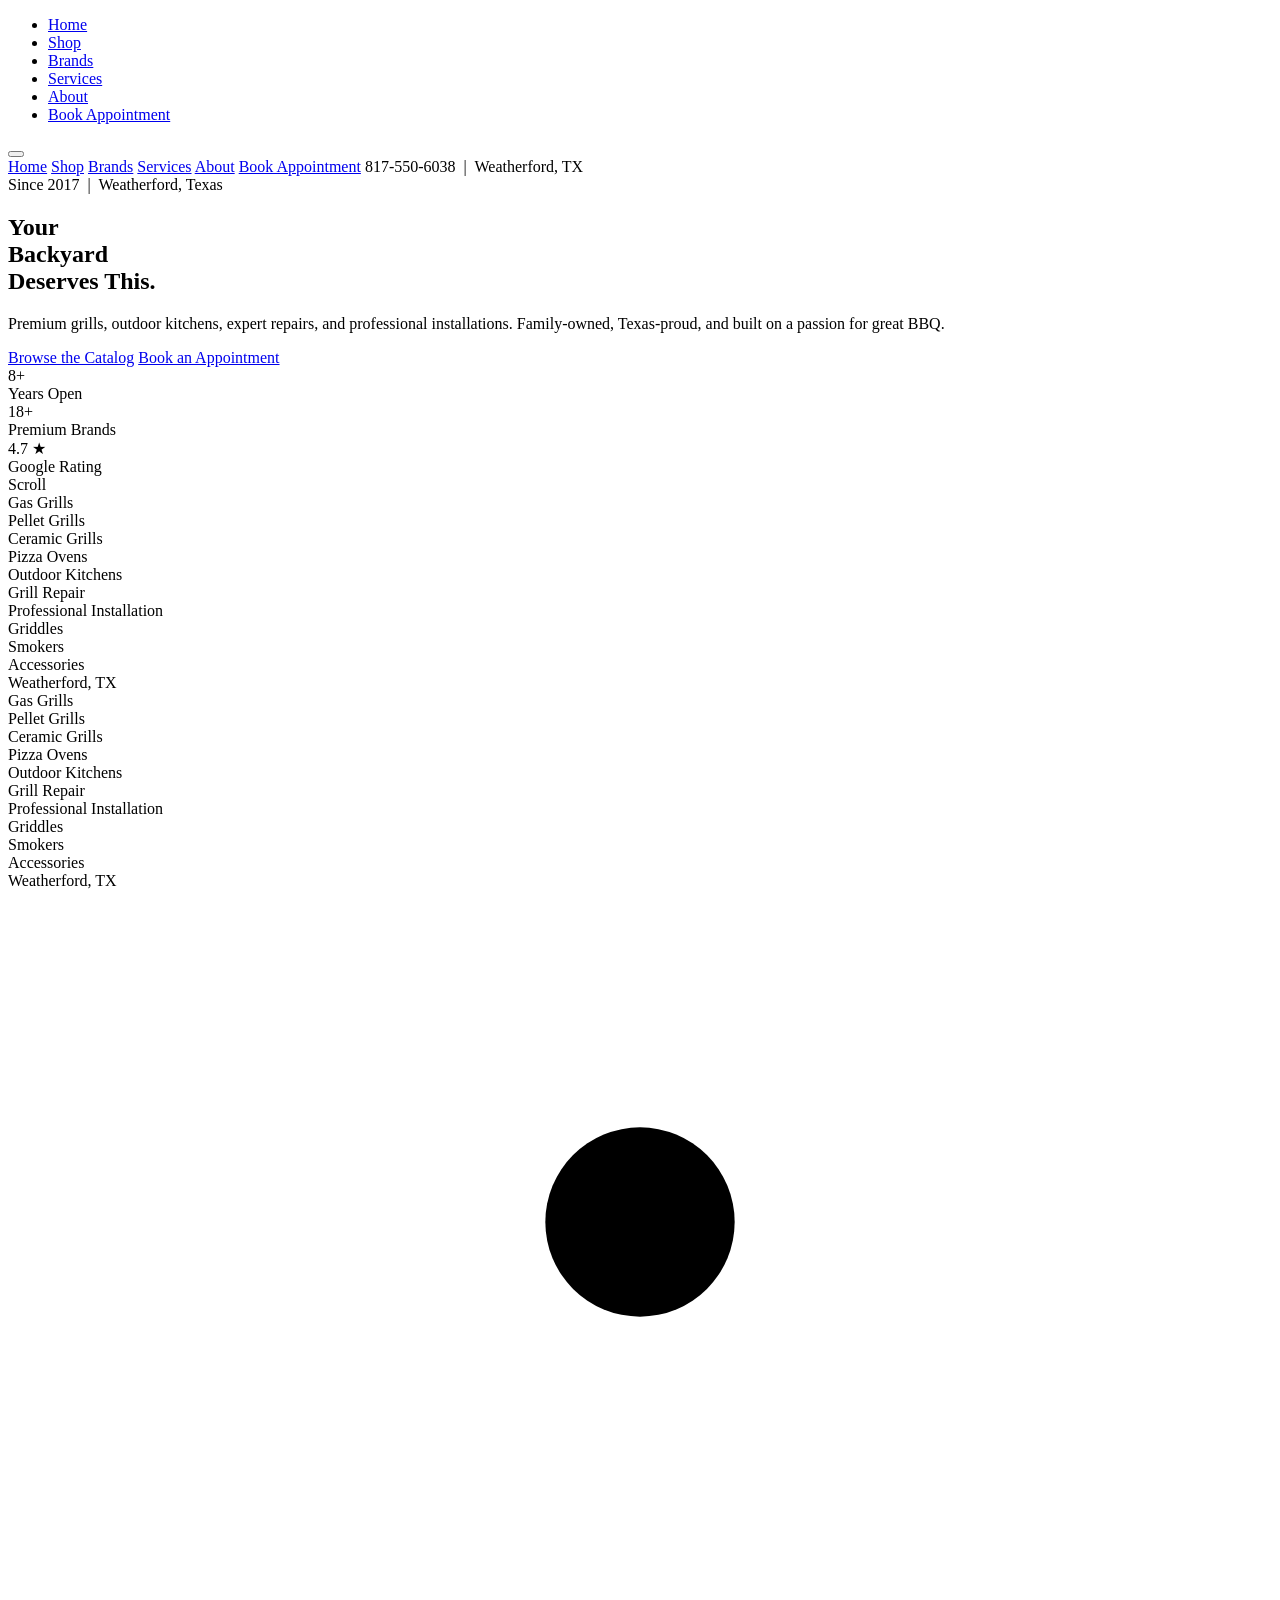
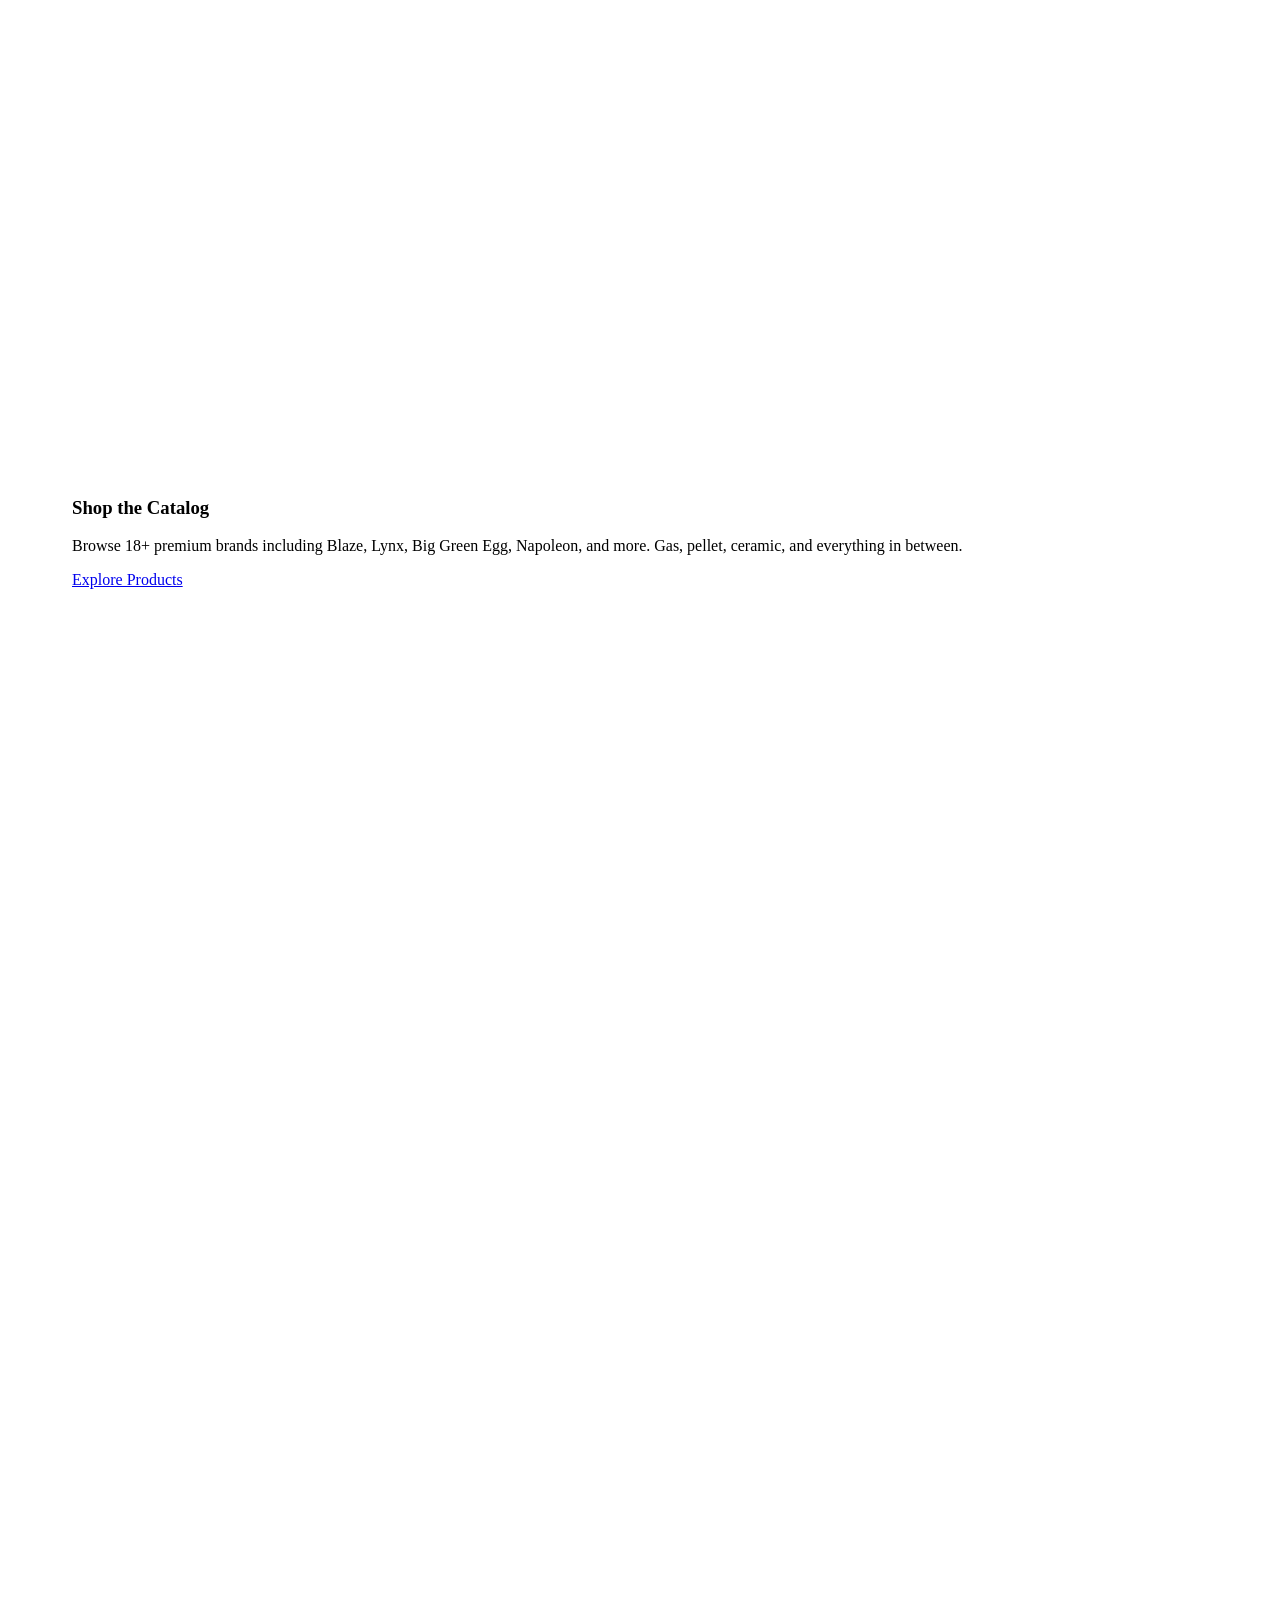
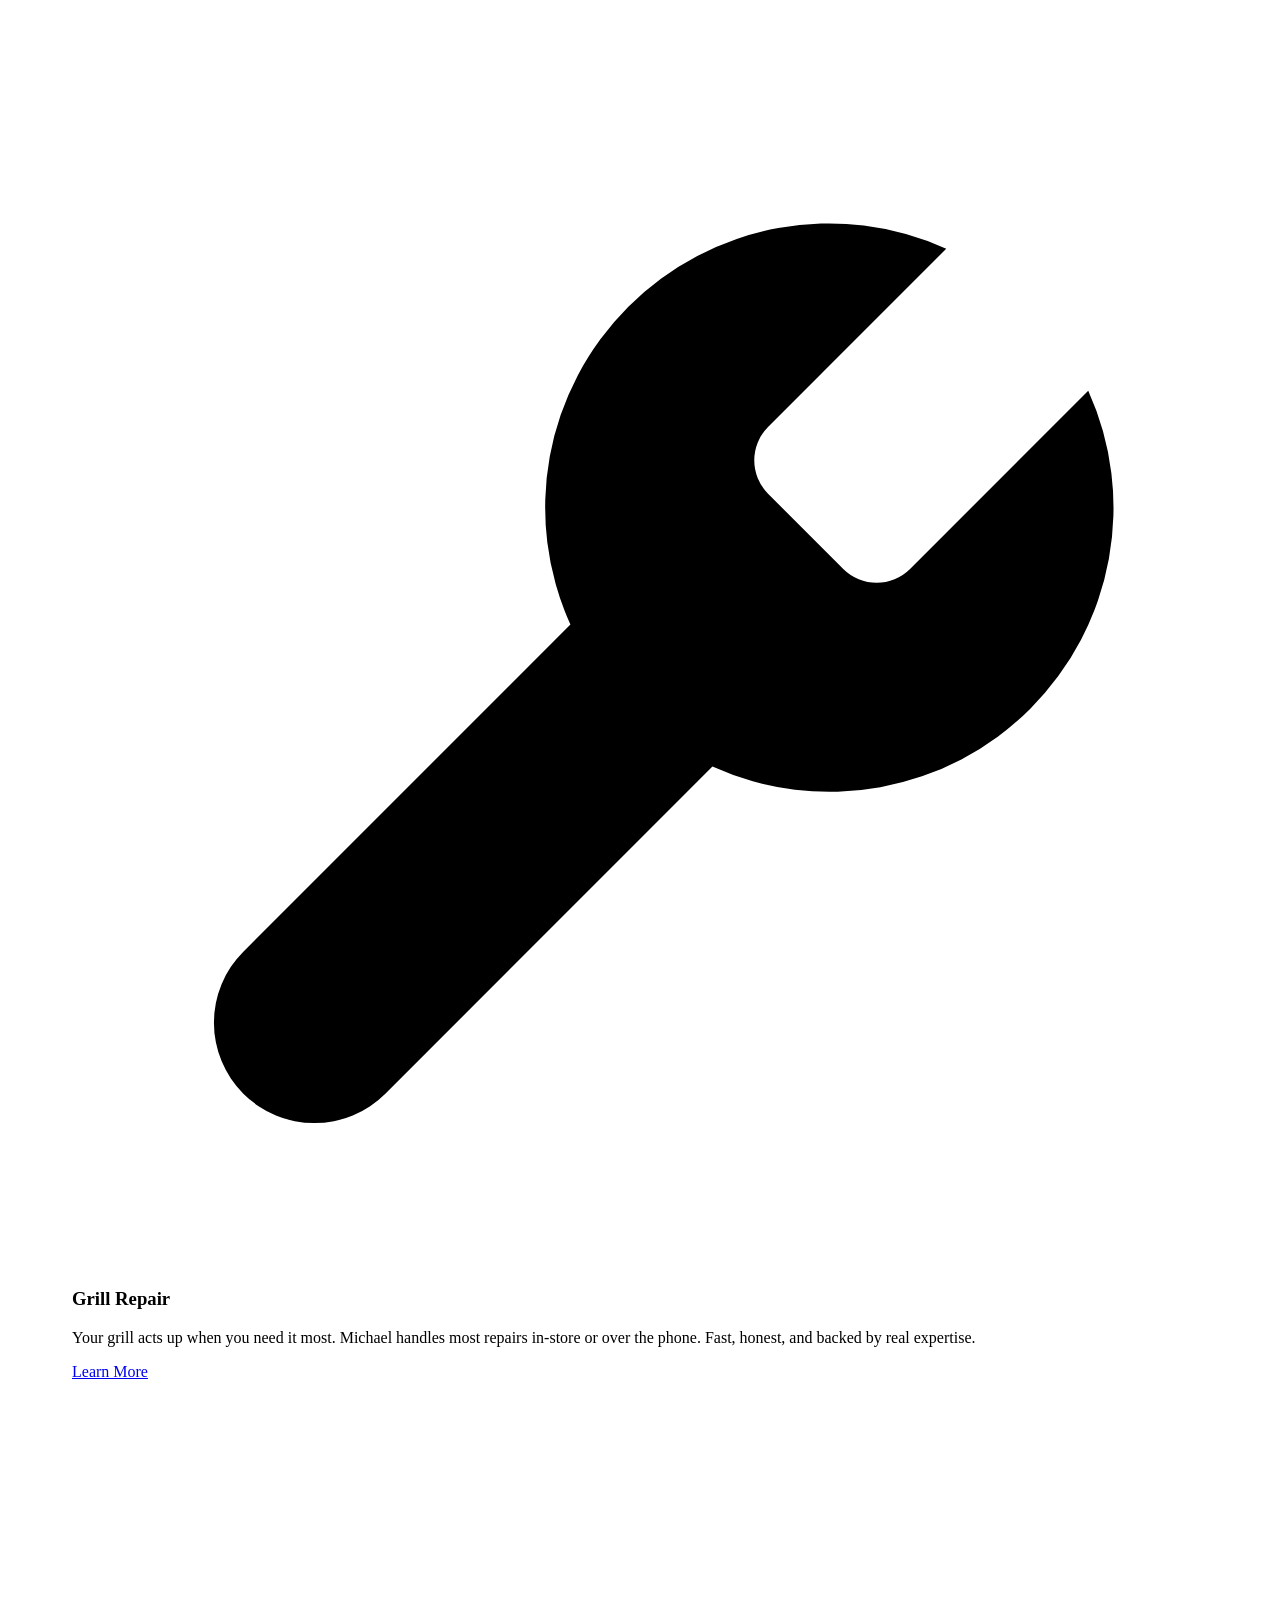
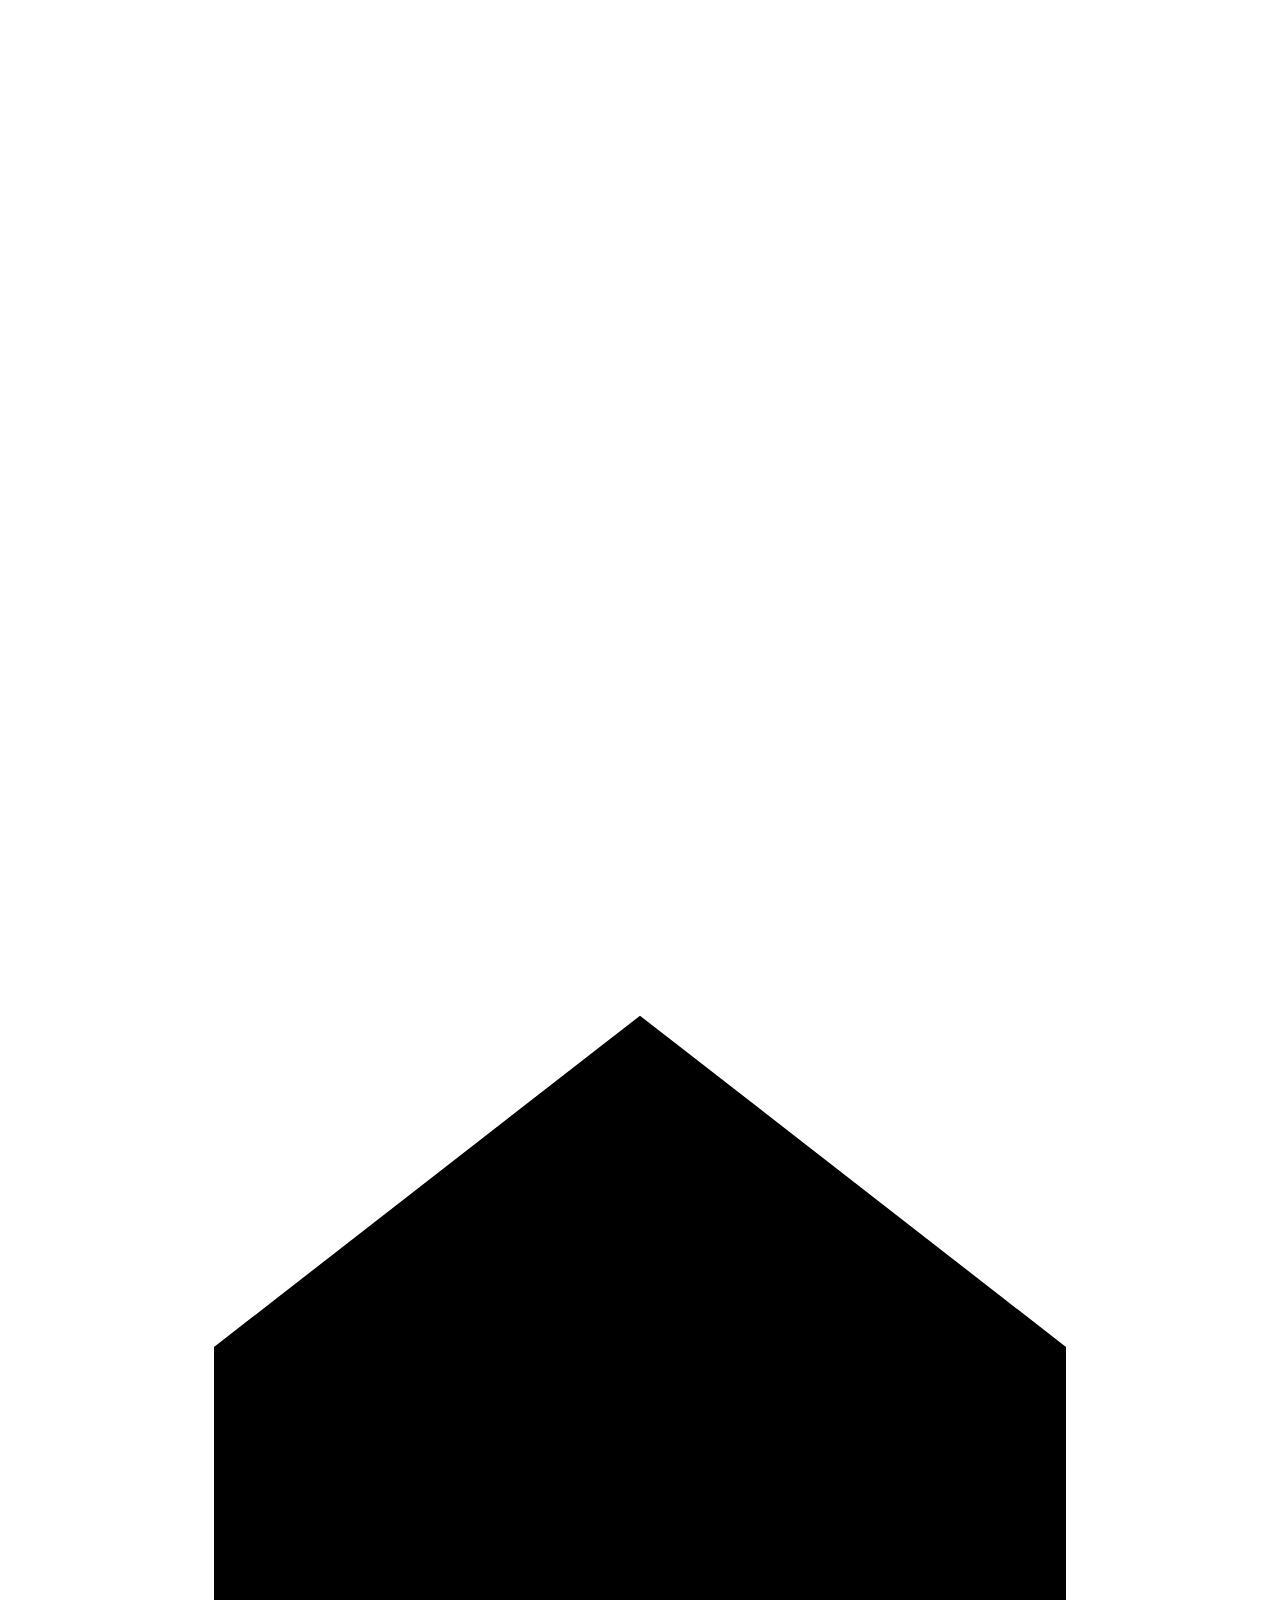
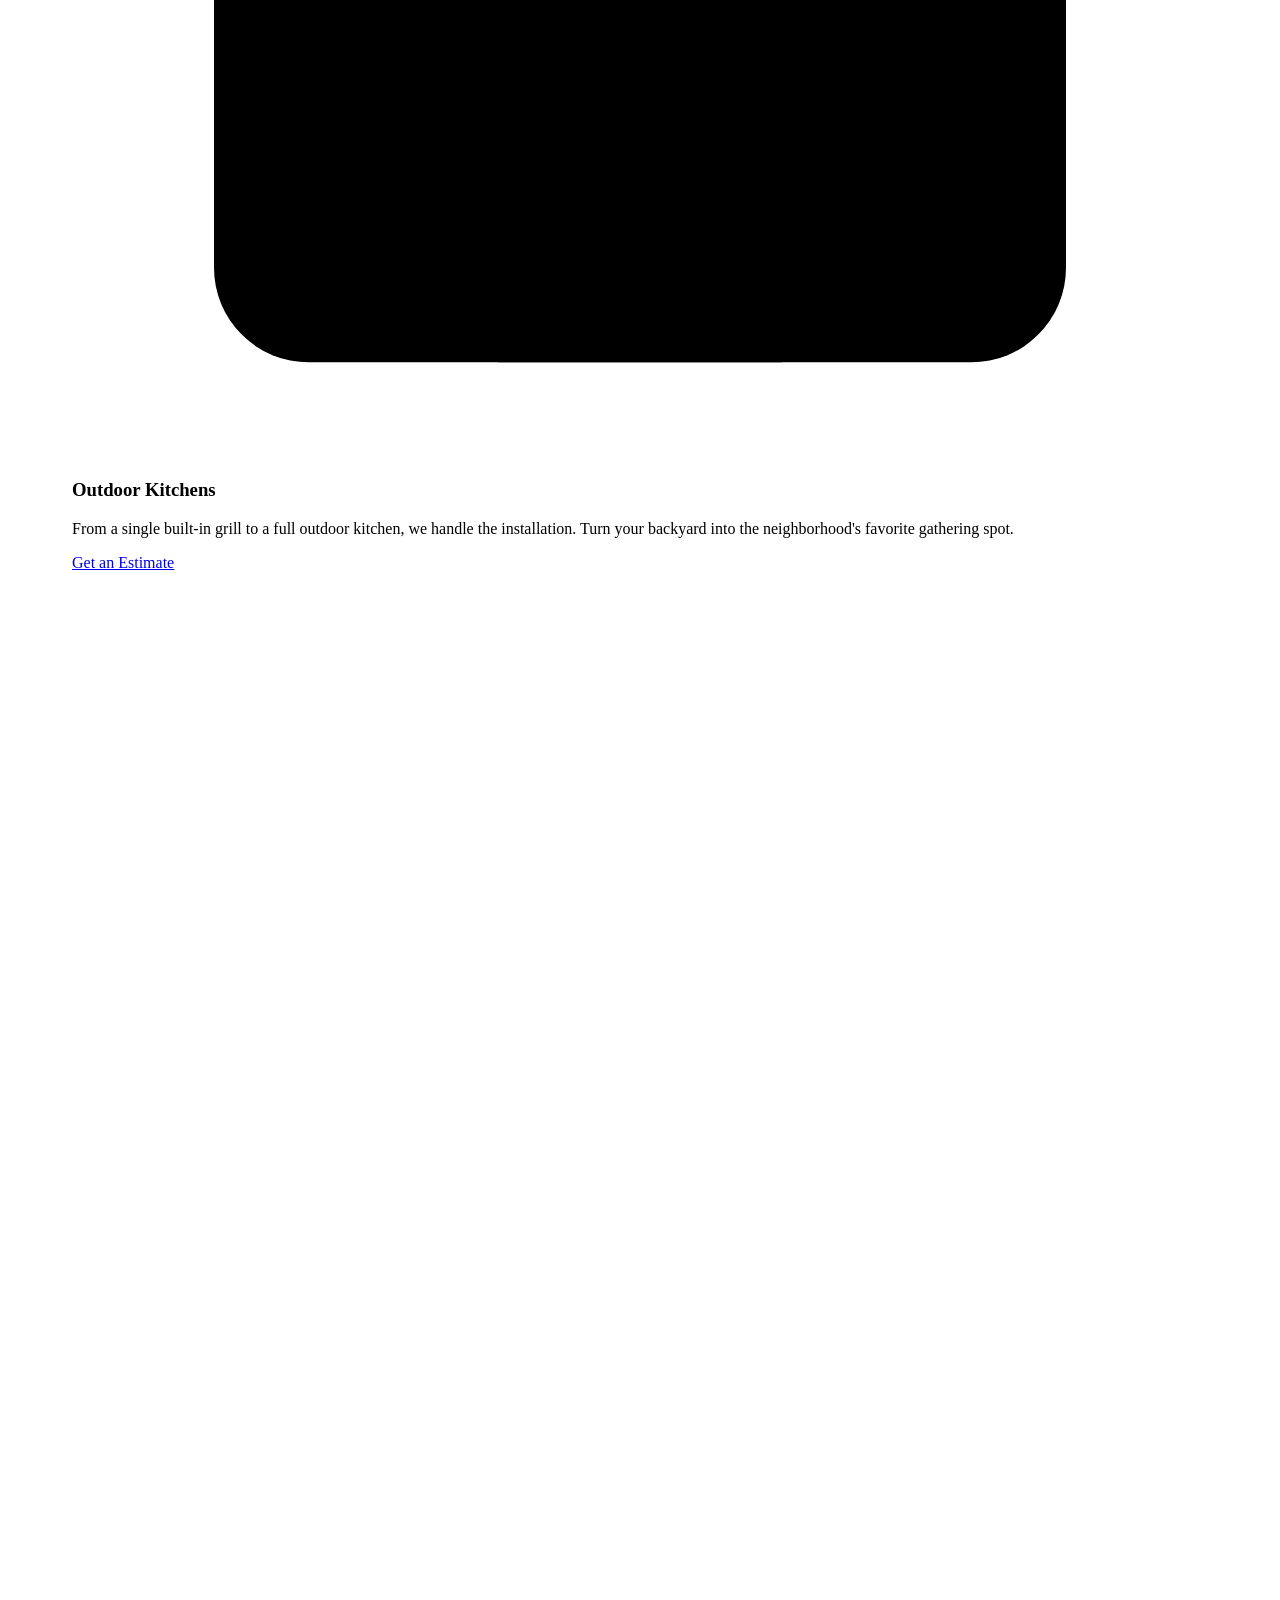
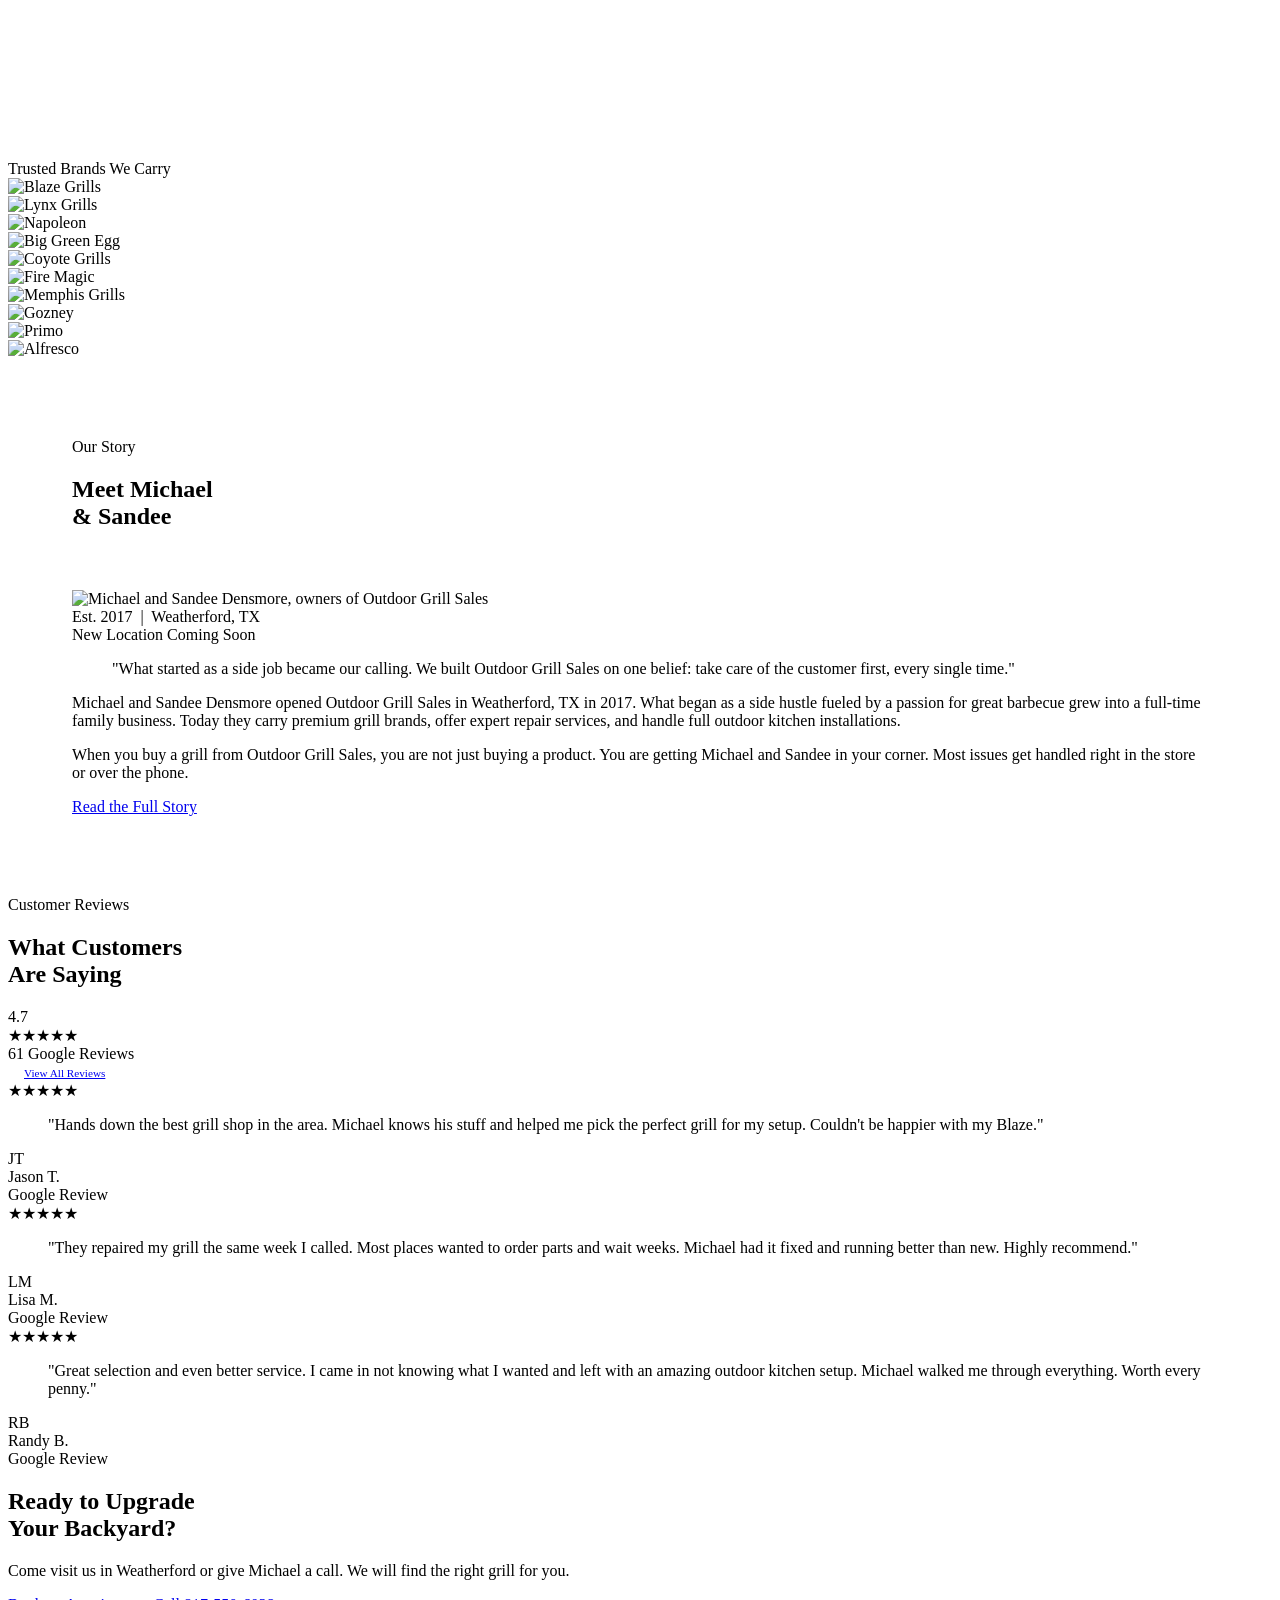
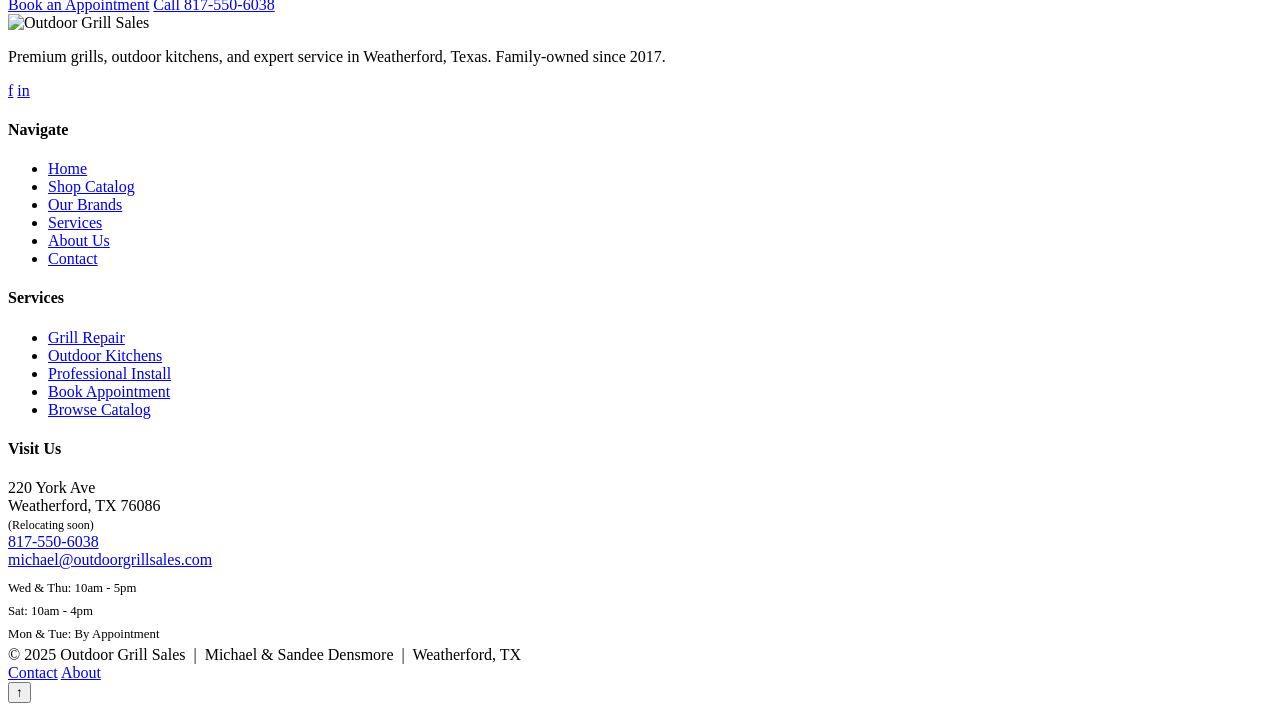
==== index.html @ 8e93d7f0 "Update index.html" ====
<!DOCTYPE html>
<html lang="en">
<head>
  <meta charset="UTF-8">
  <meta name="viewport" content="width=device-width, initial-scale=1.0">
  <title>Outdoor Grill Sales | Premium Grills, Outdoor Kitchens & BBQ — Weatherford, TX</title>
  <meta name="description" content="Outdoor Grill Sales in Weatherford, TX carries premium grills, outdoor kitchens, and BBQ accessories from top brands. Expert grill repair and installation services.">
  <link rel="stylesheet" href="style.css">
  <link rel="icon" href="assets/logo.png" type="image/png">
</head>
<body>

<!-- PROGRESS BAR -->
<div id="progress-bar"></div>

<!-- ANNOUNCEMENT BANNER -->
<div id="announce-banner" style="display:none;">
  <span class="banner-text"></span>
</div>

<!-- NAV -->
<nav>
  <a href="index.html" class="nav-logo">
    <img src="assets/logo.png" alt="Outdoor Grill Sales" onerror="this.style.display='none'">
  </a>
  <ul class="nav-links">
    <li><a href="index.html" class="active">Home</a></li>
    <li><a href="catalog.html">Shop</a></li>
    <li><a href="brands.html">Brands</a></li>
    <li><a href="services.html">Services</a></li>
    <li><a href="about.html">About</a></li>
    <li><a href="contact.html" class="nav-cta">Book Appointment</a></li>
  </ul>
  <button class="nav-hamburger" id="nav-hamburger" aria-label="Open menu">
    <span></span><span></span><span></span>
  </button>
</nav>

<!-- MOBILE DRAWER -->
<div class="nav-drawer" id="nav-drawer">
  <a href="index.html">Home</a>
  <a href="catalog.html">Shop</a>
  <a href="brands.html">Brands</a>
  <a href="services.html">Services</a>
  <a href="about.html">About</a>
  <a href="contact.html" class="drawer-cta">Book Appointment</a>
  <span class="drawer-contact">817-550-6038 &nbsp;|&nbsp; Weatherford, TX</span>
</div>

<!-- HERO -->
<section class="hero">
  <div class="hero-bg"></div>
  <div class="hero-overlay"></div>
  <div class="hero-content">
    <div class="hero-eyebrow reveal">Since 2017 &nbsp;|&nbsp; Weatherford, Texas</div>
    <h1 class="hero-title reveal reveal-delay-1">
      Your<br>
      <span class="outline">Backyard</span><br>
      <span class="ember">Deserves This.</span>
    </h1>
    <p class="hero-sub reveal reveal-delay-2">
      Premium grills, outdoor kitchens, expert repairs, and professional installations.
      Family-owned, Texas-proud, and built on a passion for great BBQ.
    </p>
    <div class="hero-actions reveal reveal-delay-3">
      <a href="catalog.html" class="btn-primary">Browse the Catalog</a>
      <a href="contact.html" class="btn-ghost">Book an Appointment</a>
    </div>
    <div class="hero-stats reveal reveal-delay-4">
      <div class="hero-stat">
        <div class="hero-stat-num" data-count="8" data-suffix="+" data-duration="1400">8+</div>
        <div class="hero-stat-label">Years Open</div>
      </div>
      <div class="hero-stat">
        <div class="hero-stat-num" data-count="18" data-suffix="+" data-duration="1600">18+</div>
        <div class="hero-stat-label">Premium Brands</div>
      </div>
      <div class="hero-stat">
        <div class="hero-stat-num">4.7 &#9733;</div>
        <div class="hero-stat-label">Google Rating</div>
      </div>
    </div>
  </div>
  <div class="hero-scroll">Scroll</div>
</section>

<!-- MARQUEE -->
<div class="marquee-strip">
  <div class="marquee-track">
    <div class="marquee-item"><span class="marquee-dot"></span>Gas Grills</div>
    <div class="marquee-item"><span class="marquee-dot"></span>Pellet Grills</div>
    <div class="marquee-item"><span class="marquee-dot"></span>Ceramic Grills</div>
    <div class="marquee-item"><span class="marquee-dot"></span>Pizza Ovens</div>
    <div class="marquee-item"><span class="marquee-dot"></span>Outdoor Kitchens</div>
    <div class="marquee-item"><span class="marquee-dot"></span>Grill Repair</div>
    <div class="marquee-item"><span class="marquee-dot"></span>Professional Installation</div>
    <div class="marquee-item"><span class="marquee-dot"></span>Griddles</div>
    <div class="marquee-item"><span class="marquee-dot"></span>Smokers</div>
    <div class="marquee-item"><span class="marquee-dot"></span>Accessories</div>
    <div class="marquee-item"><span class="marquee-dot"></span>Weatherford, TX</div>
    <div class="marquee-item"><span class="marquee-dot"></span>Gas Grills</div>
    <div class="marquee-item"><span class="marquee-dot"></span>Pellet Grills</div>
    <div class="marquee-item"><span class="marquee-dot"></span>Ceramic Grills</div>
    <div class="marquee-item"><span class="marquee-dot"></span>Pizza Ovens</div>
    <div class="marquee-item"><span class="marquee-dot"></span>Outdoor Kitchens</div>
    <div class="marquee-item"><span class="marquee-dot"></span>Grill Repair</div>
    <div class="marquee-item"><span class="marquee-dot"></span>Professional Installation</div>
    <div class="marquee-item"><span class="marquee-dot"></span>Griddles</div>
    <div class="marquee-item"><span class="marquee-dot"></span>Smokers</div>
    <div class="marquee-item"><span class="marquee-dot"></span>Accessories</div>
    <div class="marquee-item"><span class="marquee-dot"></span>Weatherford, TX</div>
  </div>
</div>

<!-- THREE SERVICE PILLARS -->
<section style="padding: 3rem 4rem;">
  <div class="services-strip" style="margin:0;">
    <div class="service-pillar reveal">
      <div class="service-icon">
        <svg viewBox="0 0 24 24"><path d="M3 6h18M3 12h18M3 18h18"/><circle cx="12" cy="6" r="2"/></svg>
      </div>
      <h3>Shop the Catalog</h3>
      <p>Browse 18+ premium brands including Blaze, Lynx, Big Green Egg, Napoleon, and more. Gas, pellet, ceramic, and everything in between.</p>
      <a href="catalog.html">Explore Products <svg viewBox="0 0 24 24"><path d="M17 8l4 4m0 0l-4 4m4-4H3"/></svg></a>
    </div>
    <div class="service-pillar reveal reveal-delay-1">
      <div class="service-icon">
        <svg viewBox="0 0 24 24"><path d="M14.7 6.3a1 1 0 000 1.4l1.6 1.6a1 1 0 001.4 0l3.77-3.77a6 6 0 01-7.94 7.94l-6.91 6.91a2.12 2.12 0 01-3-3l6.91-6.91a6 6 0 017.94-7.94l-3.76 3.76z"/></svg>
      </div>
      <h3>Grill Repair</h3>
      <p>Your grill acts up when you need it most. Michael handles most repairs in-store or over the phone. Fast, honest, and backed by real expertise.</p>
      <a href="services.html">Learn More <svg viewBox="0 0 24 24"><path d="M17 8l4 4m0 0l-4 4m4-4H3"/></svg></a>
    </div>
    <div class="service-pillar reveal reveal-delay-2">
      <div class="service-icon">
        <svg viewBox="0 0 24 24"><path d="M3 9l9-7 9 7v11a2 2 0 01-2 2H5a2 2 0 01-2-2z"/><polyline points="9,22 9,12 15,12 15,22"/></svg>
      </div>
      <h3>Outdoor Kitchens</h3>
      <p>From a single built-in grill to a full outdoor kitchen, we handle the installation. Turn your backyard into the neighborhood's favorite gathering spot.</p>
      <a href="services.html#install">Get an Estimate <svg viewBox="0 0 24 24"><path d="M17 8l4 4m0 0l-4 4m4-4H3"/></svg></a>
    </div>
  </div>
</section>

<!-- BRAND TRUST STRIP -->
<div class="brand-strip-section reveal">
  <div class="brand-strip-label">Trusted Brands We Carry</div>
  <div class="brand-strip-grid">
    <div class="brand-strip-item"><img src="assets/brand-blaze.png" alt="Blaze Grills"></div>
    <div class="brand-strip-item"><img src="assets/brand-lynx.png" alt="Lynx Grills"></div>
    <div class="brand-strip-item"><img src="assets/brand-napoleon.png" alt="Napoleon"></div>
    <div class="brand-strip-item"><img src="assets/brand-biggreenegg.png" alt="Big Green Egg"></div>
    <div class="brand-strip-item"><img src="assets/brand-coyote.png" alt="Coyote Grills"></div>
    <div class="brand-strip-item"><img src="assets/brand-firemagic.png" alt="Fire Magic"></div>
    <div class="brand-strip-item"><img src="assets/brand-memphis.png" alt="Memphis Grills"></div>
    <div class="brand-strip-item"><img src="assets/brand-gozney.png" alt="Gozney"></div>
    <div class="brand-strip-item"><img src="assets/brand-primo.png" alt="Primo"></div>
    <div class="brand-strip-item"><img src="assets/brand-alfresco.png" alt="Alfresco"></div>
  </div>
</div>

<!-- ABOUT PREVIEW -->
<section style="padding: 5rem 4rem;">
  <div class="section-label reveal">Our Story</div>
  <h2 class="section-title reveal reveal-delay-1">Meet Michael<br><span>& Sandee</span></h2>
  <div style="height:2.5rem;"></div>
  <div class="about-preview reveal reveal-delay-2">
    <div class="about-preview-img">
      <img src="assets/michael-sandee.jpg" alt="Michael and Sandee Densmore, owners of Outdoor Grill Sales">
      <div class="about-preview-badge">Est. 2017 &nbsp;|&nbsp; Weatherford, TX</div>
    </div>
    <div class="about-preview-content">
      <div class="relocating-badge">New Location Coming Soon</div>
      <blockquote>
        "What started as a side job became our calling. We built Outdoor Grill Sales on one belief: take care of the customer first, every single time."
      </blockquote>
      <p>
        Michael and Sandee Densmore opened Outdoor Grill Sales in Weatherford, TX in 2017. What began as a side hustle fueled by a passion for great barbecue grew into a full-time family business. Today they carry premium grill brands, offer expert repair services, and handle full outdoor kitchen installations.
      </p>
      <p>
        When you buy a grill from Outdoor Grill Sales, you are not just buying a product. You are getting Michael and Sandee in your corner. Most issues get handled right in the store or over the phone.
      </p>
      <a href="about.html" class="btn-ghost">Read the Full Story</a>
    </div>
  </div>
</section>

<!-- GOOGLE REVIEWS -->
<section class="reviews-section">
  <div class="reviews-header reveal">
    <div>
      <div class="section-label">Customer Reviews</div>
      <h2 class="section-title">What Customers<br><span>Are Saying</span></h2>
    </div>
    <div class="reviews-score">
      <div class="reviews-big-num">4.7</div>
      <div>
        <div class="reviews-stars">&#9733;&#9733;&#9733;&#9733;&#9733;</div>
        <div class="reviews-count">61 Google Reviews</div>
        <a href="https://www.google.com/maps/place/Outdoor+Grill+Sales" target="_blank" rel="noopener" class="btn-ghost" style="margin-top:0.8rem; padding:0.5rem 1rem; font-size:0.7rem;">View All Reviews</a>
      </div>
    </div>
  </div>
  <div class="reviews-grid">
    <div class="review-card reveal">
      <div class="review-stars">&#9733;&#9733;&#9733;&#9733;&#9733;</div>
      <blockquote>"Hands down the best grill shop in the area. Michael knows his stuff and helped me pick the perfect grill for my setup. Couldn't be happier with my Blaze."</blockquote>
      <div class="review-author">
        <div class="review-avatar">JT</div>
        <div>
          <div class="review-name">Jason T.</div>
          <div class="review-platform">Google Review</div>
        </div>
      </div>
    </div>
    <div class="review-card reveal reveal-delay-1">
      <div class="review-stars">&#9733;&#9733;&#9733;&#9733;&#9733;</div>
      <blockquote>"They repaired my grill the same week I called. Most places wanted to order parts and wait weeks. Michael had it fixed and running better than new. Highly recommend."</blockquote>
      <div class="review-author">
        <div class="review-avatar">LM</div>
        <div>
          <div class="review-name">Lisa M.</div>
          <div class="review-platform">Google Review</div>
        </div>
      </div>
    </div>
    <div class="review-card reveal reveal-delay-2">
      <div class="review-stars">&#9733;&#9733;&#9733;&#9733;&#9733;</div>
      <blockquote>"Great selection and even better service. I came in not knowing what I wanted and left with an amazing outdoor kitchen setup. Michael walked me through everything. Worth every penny."</blockquote>
      <div class="review-author">
        <div class="review-avatar">RB</div>
        <div>
          <div class="review-name">Randy B.</div>
          <div class="review-platform">Google Review</div>
        </div>
      </div>
    </div>
  </div>
</section>

<!-- CTA BAND -->
<div class="cta-band">
  <div class="cta-band-content">
    <h2>Ready to Upgrade<br><span style="color:var(--ember);">Your Backyard?</span></h2>
    <p>Come visit us in Weatherford or give Michael a call. We will find the right grill for you.</p>
    <div class="cta-band-actions">
      <a href="contact.html" class="btn-primary">Book an Appointment</a>
      <a href="tel:8175506038" class="btn-ghost">Call 817-550-6038</a>
    </div>
  </div>
</div>

<!-- FOOTER -->
<footer>
  <div class="footer-top">
    <div class="footer-brand">
      <img src="assets/logo.png" alt="Outdoor Grill Sales">
      <p>Premium grills, outdoor kitchens, and expert service in Weatherford, Texas. Family-owned since 2017.</p>
      <div class="footer-social">
        <a href="https://www.facebook.com/outdoorgrillsales" target="_blank" rel="noopener" title="Facebook">f</a>
        <a href="https://www.instagram.com/outdoorgrillsales1" target="_blank" rel="noopener" title="Instagram">in</a>
      </div>
    </div>
    <div class="footer-col">
      <h4>Navigate</h4>
      <ul>
        <li><a href="index.html">Home</a></li>
        <li><a href="catalog.html">Shop Catalog</a></li>
        <li><a href="brands.html">Our Brands</a></li>
        <li><a href="services.html">Services</a></li>
        <li><a href="about.html">About Us</a></li>
        <li><a href="contact.html">Contact</a></li>
      </ul>
    </div>
    <div class="footer-col">
      <h4>Services</h4>
      <ul>
        <li><a href="services.html">Grill Repair</a></li>
        <li><a href="services.html#install">Outdoor Kitchens</a></li>
        <li><a href="services.html#install">Professional Install</a></li>
        <li><a href="contact.html">Book Appointment</a></li>
        <li><a href="catalog.html">Browse Catalog</a></li>
      </ul>
    </div>
    <div class="footer-col">
      <h4>Visit Us</h4>
      <div class="footer-contact-item">
        220 York Ave<br>Weatherford, TX 76086<br>
        <span style="font-size:0.75rem; color:var(--ember);">(Relocating soon)</span>
      </div>
      <div class="footer-contact-item">
        <a href="tel:8175506038">817-550-6038</a>
      </div>
      <div class="footer-contact-item">
        <a href="mailto:michael@outdoorgrillsales.com">michael@outdoorgrillsales.com</a>
      </div>
      <div class="footer-contact-item" style="margin-top:0.5rem; font-size:0.8rem; line-height:1.8; color:var(--text-dim);">
        Wed &amp; Thu: 10am - 5pm<br>
        Sat: 10am - 4pm<br>
        Mon &amp; Tue: By Appointment
      </div>
    </div>
  </div>
  <div class="footer-bottom">
    <div class="footer-copy">&copy; 2025 Outdoor Grill Sales &nbsp;|&nbsp; Michael &amp; Sandee Densmore &nbsp;|&nbsp; Weatherford, TX</div>
    <div class="footer-bottom-links">
      <a href="contact.html">Contact</a>
      <a href="about.html">About</a>
    </div>
  </div>
</footer>

<!-- BACK TO TOP -->
<button id="back-top" aria-label="Back to top">&#8593;</button>

<script src="nav.js"></script>
<script src="script.js"></script>
</body>
</html>
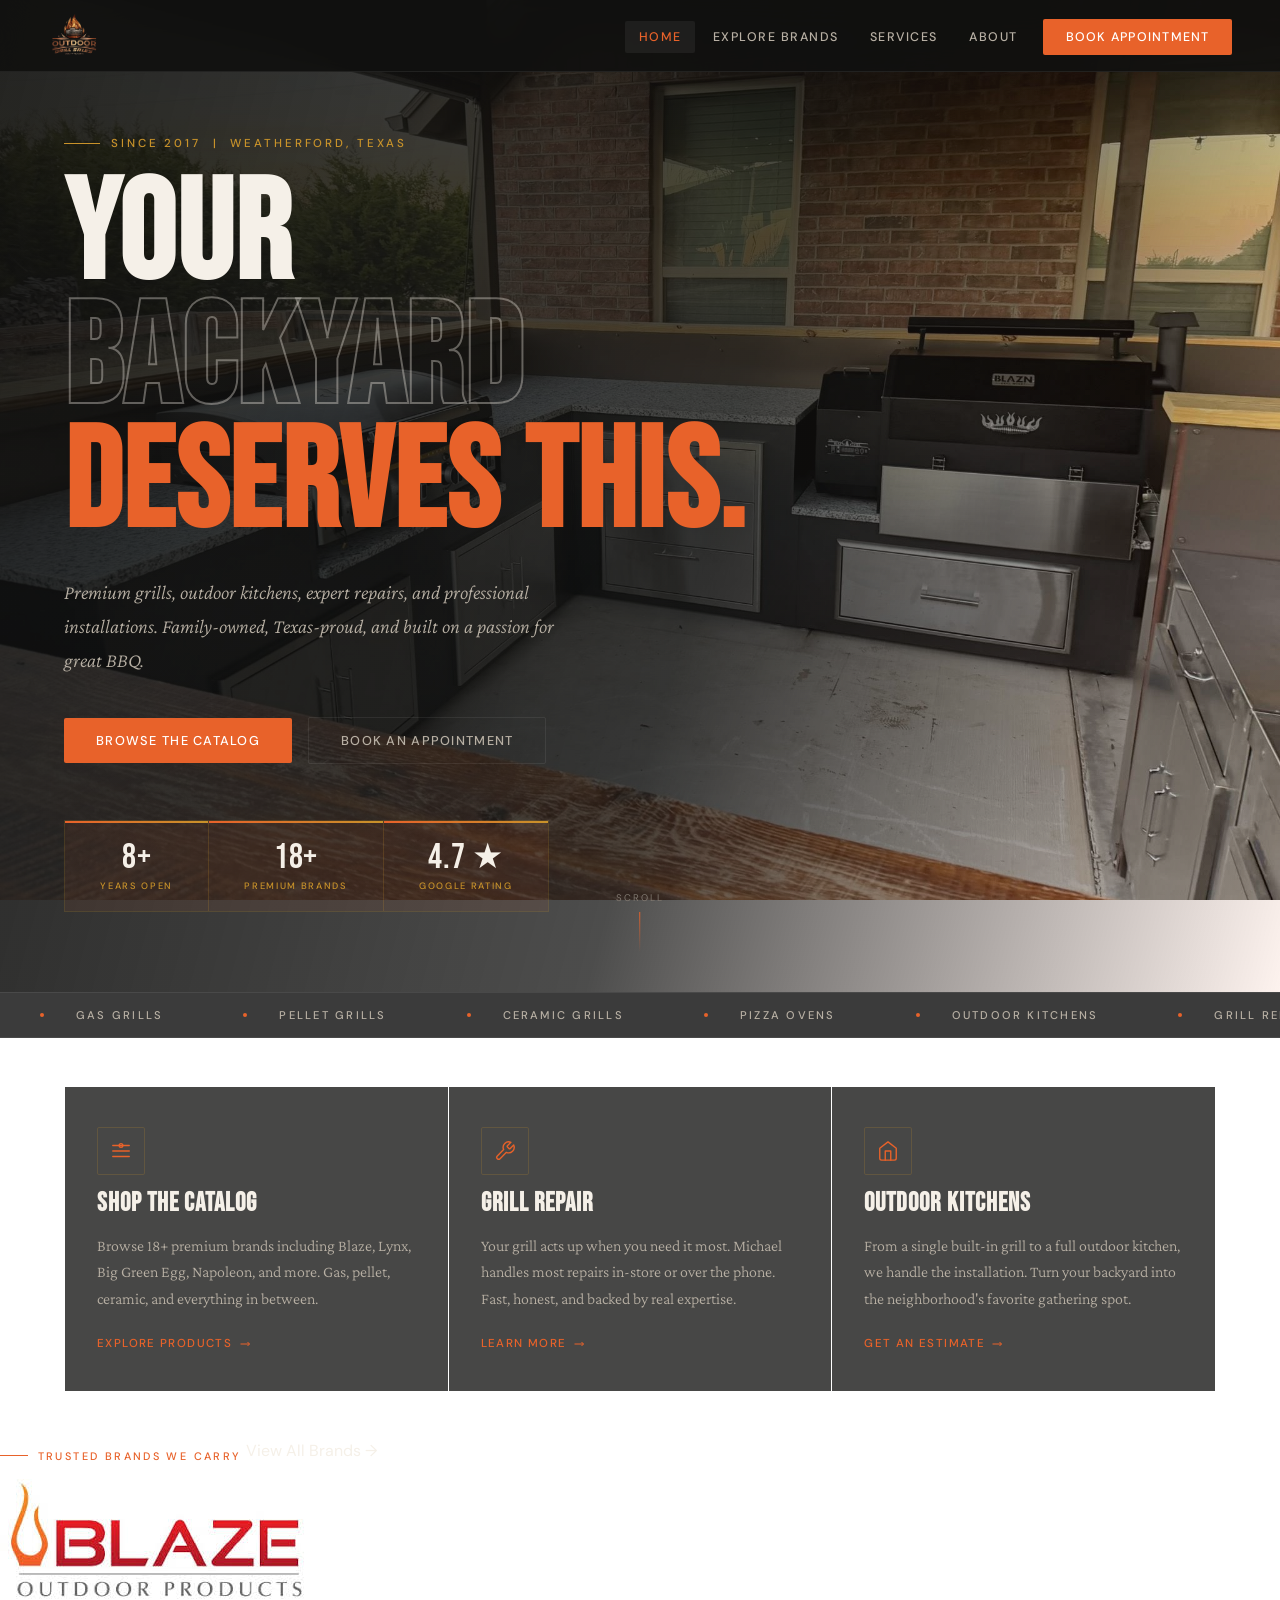
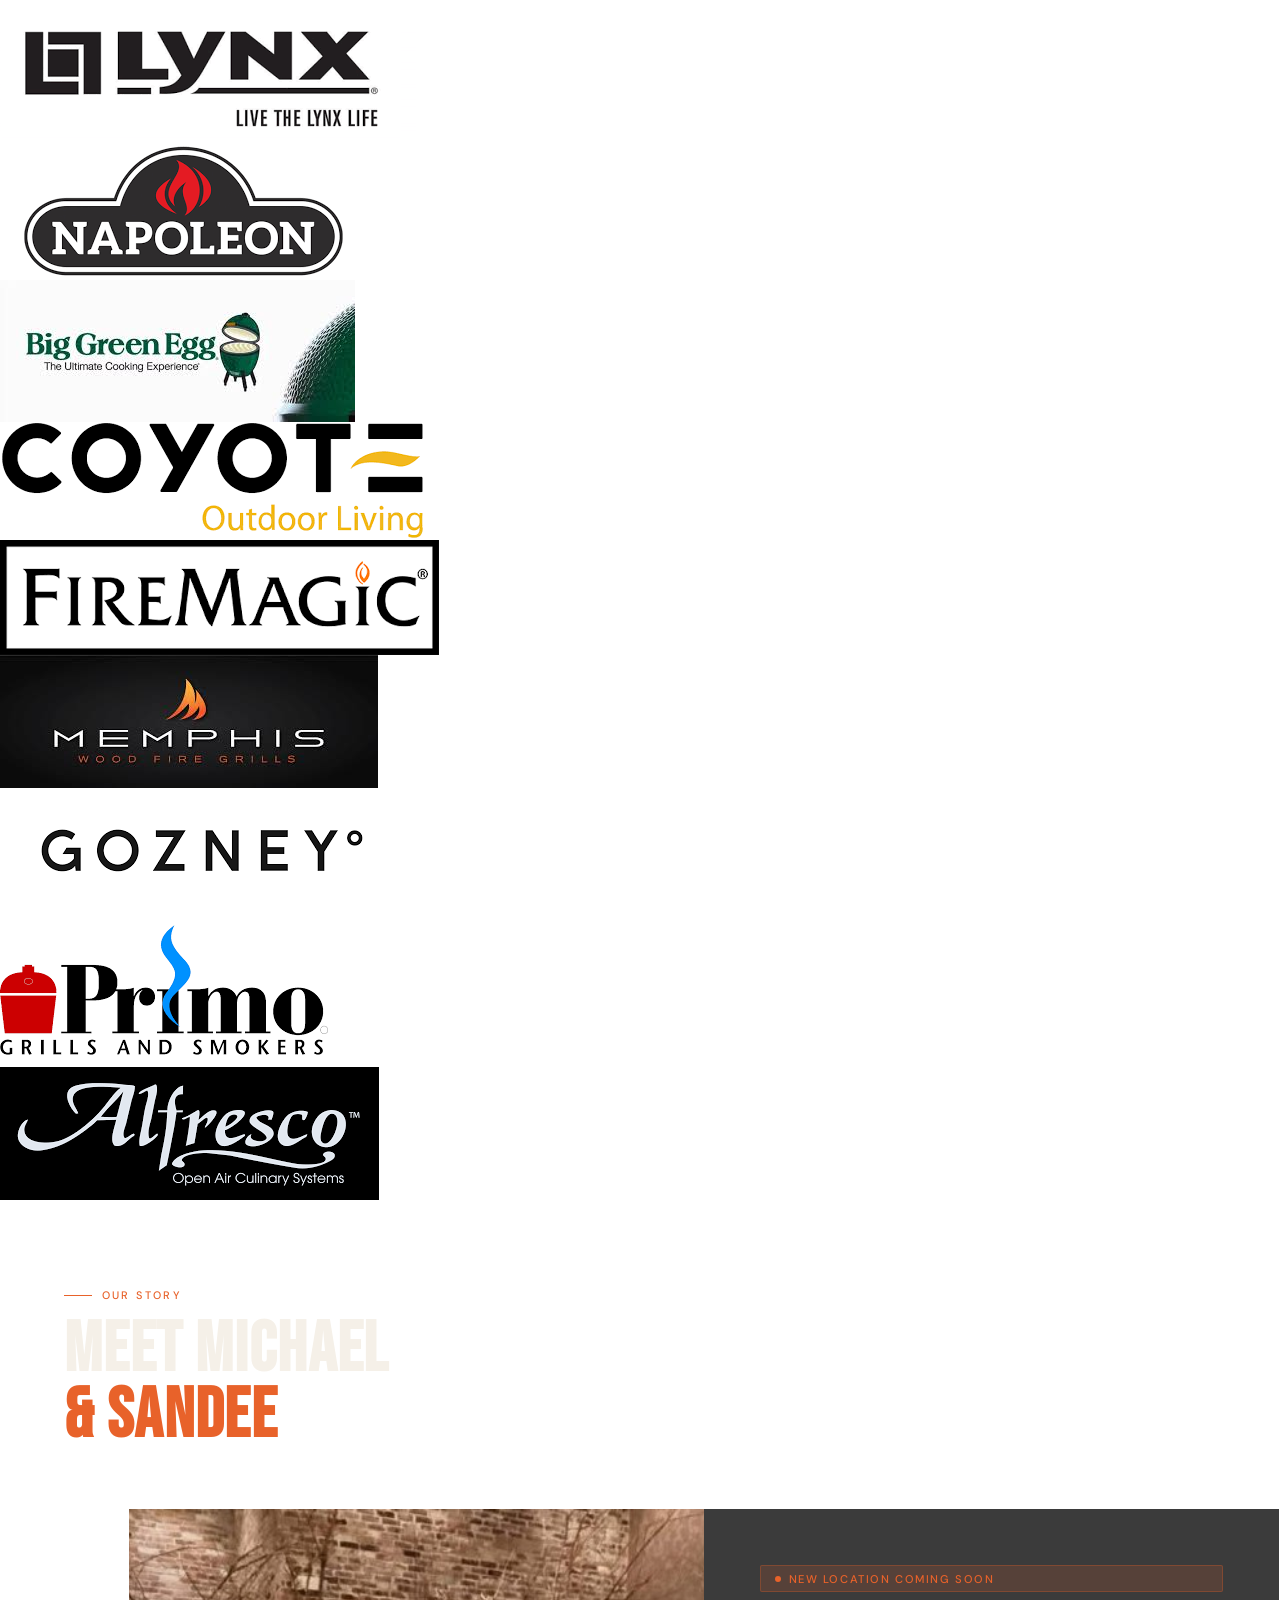
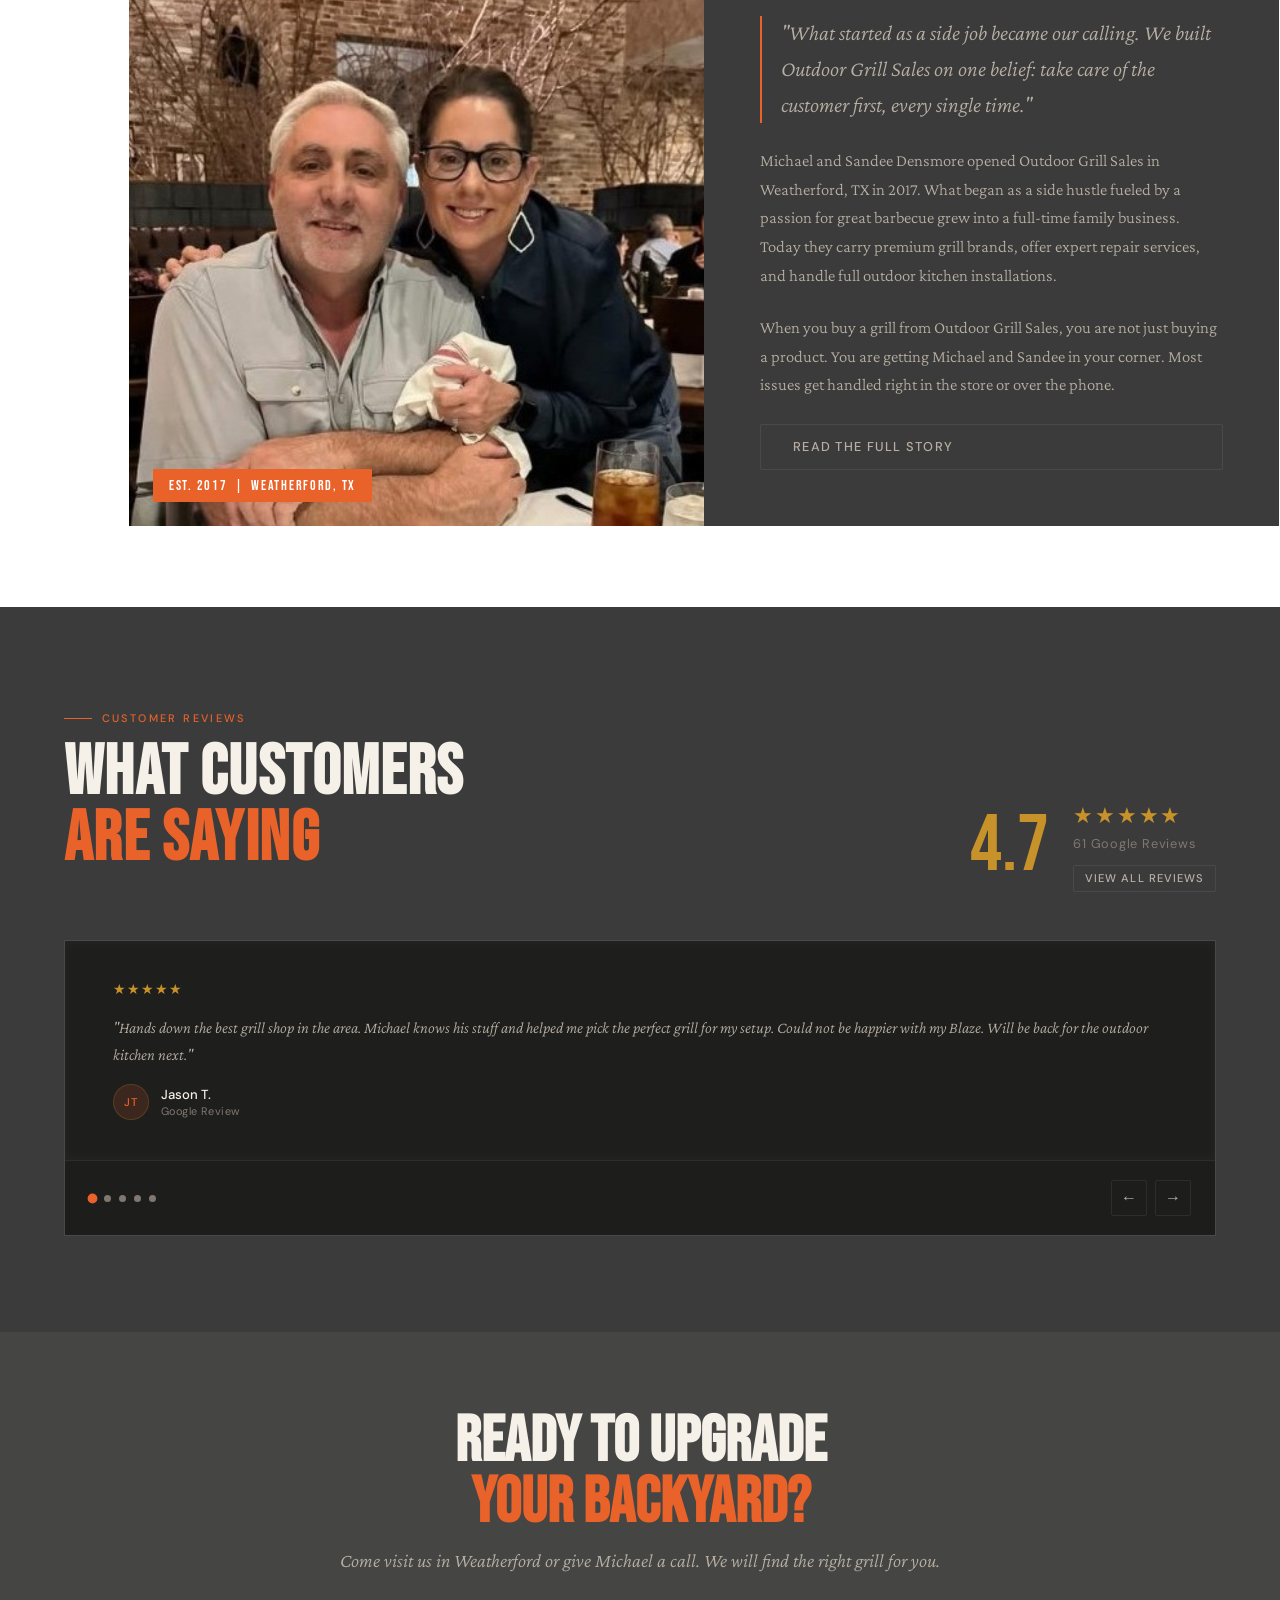
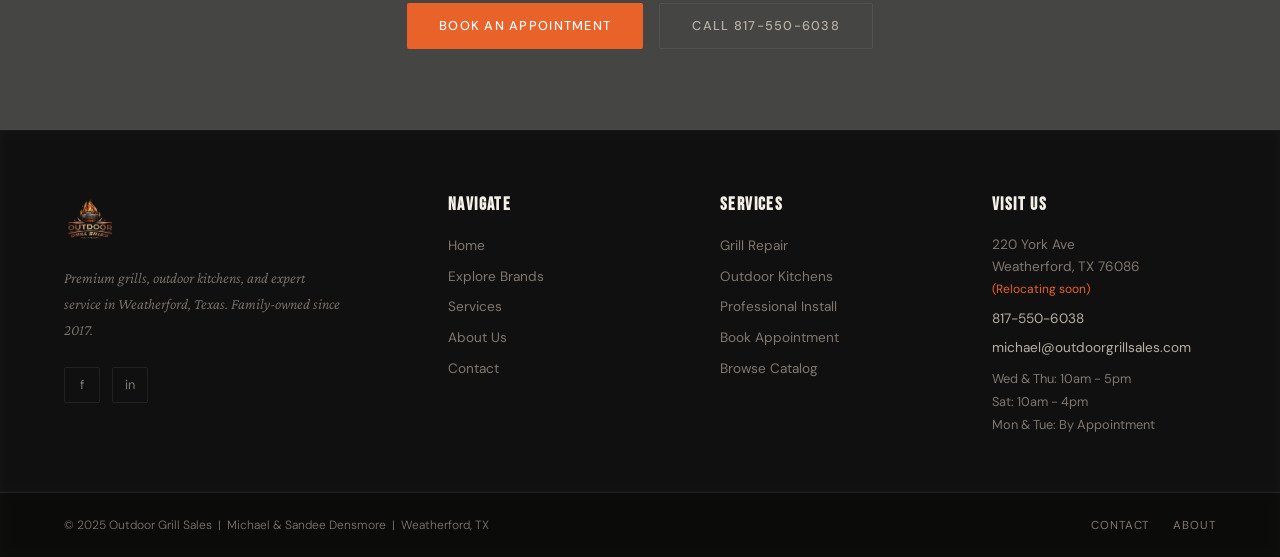
==== commit 952955cc: "Update index.html" ====
--- a/index.html
+++ b/index.html
@@ -23,10 +23,9 @@
   <a href="index.html" class="nav-logo">
     <img src="assets/logo.png" alt="Outdoor Grill Sales" onerror="this.style.display='none'">
   </a>
-  <ul class="nav-links">
-    <li><a href="index.html" class="active">Home</a></li>
-    <li><a href="catalog.html">Shop</a></li>
-    <li><a href="brands.html">Brands</a></li>
+    <ul class="nav-links">
+    <li><a href="index.html">Home</a></li>
+    <li><a href="explore.html">Explore Brands</a></li>
     <li><a href="services.html">Services</a></li>
     <li><a href="about.html">About</a></li>
     <li><a href="contact.html" class="nav-cta">Book Appointment</a></li>
@@ -39,8 +38,7 @@
 <!-- MOBILE DRAWER -->
 <div class="nav-drawer" id="nav-drawer">
   <a href="index.html">Home</a>
-  <a href="catalog.html">Shop</a>
-  <a href="brands.html">Brands</a>
+  <a href="explore.html">Explore Brands</a>
   <a href="services.html">Services</a>
   <a href="about.html">About</a>
   <a href="contact.html" class="drawer-cta">Book Appointment</a>
@@ -63,7 +61,7 @@
       Family-owned, Texas-proud, and built on a passion for great BBQ.
     </p>
     <div class="hero-actions reveal reveal-delay-3">
-      <a href="catalog.html" class="btn-primary">Browse the Catalog</a>
+      <a href="explore.html" class="btn-primary">Browse the Catalog</a>
       <a href="contact.html" class="btn-ghost">Book an Appointment</a>
     </div>
     <div class="hero-stats reveal reveal-delay-4">
@@ -121,7 +119,7 @@
       </div>
       <h3>Shop the Catalog</h3>
       <p>Browse 18+ premium brands including Blaze, Lynx, Big Green Egg, Napoleon, and more. Gas, pellet, ceramic, and everything in between.</p>
-      <a href="catalog.html">Explore Products <svg viewBox="0 0 24 24"><path d="M17 8l4 4m0 0l-4 4m4-4H3"/></svg></a>
+      <a href="explore.html">Explore Products <svg viewBox="0 0 24 24"><path d="M17 8l4 4m0 0l-4 4m4-4H3"/></svg></a>
     </div>
     <div class="service-pillar reveal reveal-delay-1">
       <div class="service-icon">
@@ -143,19 +141,22 @@
 </section>
 
 <!-- BRAND TRUST STRIP -->
-<div class="brand-strip-section reveal">
-  <div class="brand-strip-label">Trusted Brands We Carry</div>
-  <div class="brand-strip-grid">
-    <div class="brand-strip-item"><img src="assets/brand-blaze.png" alt="Blaze Grills"></div>
-    <div class="brand-strip-item"><img src="assets/brand-lynx.png" alt="Lynx Grills"></div>
-    <div class="brand-strip-item"><img src="assets/brand-napoleon.png" alt="Napoleon"></div>
-    <div class="brand-strip-item"><img src="assets/brand-biggreenegg.png" alt="Big Green Egg"></div>
-    <div class="brand-strip-item"><img src="assets/brand-coyote.png" alt="Coyote Grills"></div>
-    <div class="brand-strip-item"><img src="assets/brand-firemagic.png" alt="Fire Magic"></div>
-    <div class="brand-strip-item"><img src="assets/brand-memphis.png" alt="Memphis Grills"></div>
-    <div class="brand-strip-item"><img src="assets/brand-gozney.png" alt="Gozney"></div>
-    <div class="brand-strip-item"><img src="assets/brand-primo.png" alt="Primo"></div>
-    <div class="brand-strip-item"><img src="assets/brand-alfresco.png" alt="Alfresco"></div>
+<div class="brand-wall-section reveal">
+  <div class="brand-wall-header">
+    <div class="section-label" style="margin-bottom:0;">Trusted Brands We Carry</div>
+    <a href="explore.html" class="brand-wall-link">View All Brands &rarr;</a>
+  </div>
+  <div class="brand-wall-grid">
+    <a href="explore.html" class="brand-wall-tile"><img src="assets/brand-blaze.png" alt="Blaze Grills"></a>
+    <a href="explore.html" class="brand-wall-tile"><img src="assets/brand-lynx.png" alt="Lynx Grills"></a>
+    <a href="explore.html" class="brand-wall-tile"><img src="assets/brand-napoleon.png" alt="Napoleon"></a>
+    <a href="explore.html" class="brand-wall-tile"><img src="assets/brand-biggreenegg.png" alt="Big Green Egg"></a>
+    <a href="explore.html" class="brand-wall-tile"><img src="assets/brand-coyote.png" alt="Coyote Grills"></a>
+    <a href="explore.html" class="brand-wall-tile"><img src="assets/brand-firemagic.png" alt="Fire Magic"></a>
+    <a href="explore.html" class="brand-wall-tile"><img src="assets/brand-memphis.png" alt="Memphis Grills"></a>
+    <a href="explore.html" class="brand-wall-tile"><img src="assets/brand-gozney.png" alt="Gozney"></a>
+    <a href="explore.html" class="brand-wall-tile"><img src="assets/brand-primo.png" alt="Primo"></a>
+    <a href="explore.html" class="brand-wall-tile"><img src="assets/brand-alfresco.png" alt="Alfresco"></a>
   </div>
 </div>
 
@@ -185,7 +186,7 @@
   </div>
 </section>
 
-<!-- GOOGLE REVIEWS -->
+<!-- GOOGLE REVIEWS CAROUSEL -->
 <section class="reviews-section">
   <div class="reviews-header reveal">
     <div>
@@ -197,42 +198,86 @@
       <div>
         <div class="reviews-stars">&#9733;&#9733;&#9733;&#9733;&#9733;</div>
         <div class="reviews-count">61 Google Reviews</div>
-        <a href="https://www.google.com/maps/place/Outdoor+Grill+Sales" target="_blank" rel="noopener" class="btn-ghost" style="margin-top:0.8rem; padding:0.5rem 1rem; font-size:0.7rem;">View All Reviews</a>
-      </div>
-    </div>
-  </div>
-  <div class="reviews-grid">
-    <div class="review-card reveal">
-      <div class="review-stars">&#9733;&#9733;&#9733;&#9733;&#9733;</div>
-      <blockquote>"Hands down the best grill shop in the area. Michael knows his stuff and helped me pick the perfect grill for my setup. Couldn't be happier with my Blaze."</blockquote>
-      <div class="review-author">
-        <div class="review-avatar">JT</div>
-        <div>
-          <div class="review-name">Jason T.</div>
-          <div class="review-platform">Google Review</div>
-        </div>
-      </div>
-    </div>
-    <div class="review-card reveal reveal-delay-1">
-      <div class="review-stars">&#9733;&#9733;&#9733;&#9733;&#9733;</div>
-      <blockquote>"They repaired my grill the same week I called. Most places wanted to order parts and wait weeks. Michael had it fixed and running better than new. Highly recommend."</blockquote>
-      <div class="review-author">
-        <div class="review-avatar">LM</div>
-        <div>
-          <div class="review-name">Lisa M.</div>
-          <div class="review-platform">Google Review</div>
-        </div>
-      </div>
-    </div>
-    <div class="review-card reveal reveal-delay-2">
-      <div class="review-stars">&#9733;&#9733;&#9733;&#9733;&#9733;</div>
-      <blockquote>"Great selection and even better service. I came in not knowing what I wanted and left with an amazing outdoor kitchen setup. Michael walked me through everything. Worth every penny."</blockquote>
-      <div class="review-author">
-        <div class="review-avatar">RB</div>
-        <div>
-          <div class="review-name">Randy B.</div>
-          <div class="review-platform">Google Review</div>
-        </div>
+        <a href="https://www.google.com/maps/place/Outdoor+Grill+Sales" target="_blank" rel="noopener" class="btn-ghost" style="margin-top:0.8rem; padding:0.33rem 0.65rem; font-size:0.7rem;">View All Reviews</a>
+      </div>
+    </div>
+  </div>
+
+  <div class="reviews-carousel-wrap reveal">
+    <div class="reviews-carousel-track" id="reviews-track">
+
+      <div class="review-card">
+        <div class="review-stars">&#9733;&#9733;&#9733;&#9733;&#9733;</div>
+        <blockquote>"Hands down the best grill shop in the area. Michael knows his stuff and helped me pick the perfect grill for my setup. Could not be happier with my Blaze. Will be back for the outdoor kitchen next."</blockquote>
+        <div class="review-author">
+          <div class="review-avatar">JT</div>
+          <div>
+            <div class="review-name">Jason T.</div>
+            <div class="review-platform">Google Review</div>
+          </div>
+        </div>
+      </div>
+
+      <div class="review-card">
+        <div class="review-stars">&#9733;&#9733;&#9733;&#9733;&#9733;</div>
+        <blockquote>"They repaired my grill the same week I called. Most places wanted to order parts and wait weeks. Michael had it fixed and running better than new. Highly recommend for anyone in the area."</blockquote>
+        <div class="review-author">
+          <div class="review-avatar">LM</div>
+          <div>
+            <div class="review-name">Lisa M.</div>
+            <div class="review-platform">Google Review</div>
+          </div>
+        </div>
+      </div>
+
+      <div class="review-card">
+        <div class="review-stars">&#9733;&#9733;&#9733;&#9733;&#9733;</div>
+        <blockquote>"Great selection and even better service. I came in not knowing what I wanted and left with an amazing outdoor kitchen setup. Michael walked me through everything. Worth every single penny."</blockquote>
+        <div class="review-author">
+          <div class="review-avatar">RB</div>
+          <div>
+            <div class="review-name">Randy B.</div>
+            <div class="review-platform">Google Review</div>
+          </div>
+        </div>
+      </div>
+
+      <div class="review-card">
+        <div class="review-stars">&#9733;&#9733;&#9733;&#9733;&#9733;</div>
+        <blockquote>"Michael is incredibly knowledgeable and genuinely cares about finding the right fit for your budget and lifestyle. No pressure at all. I drove 45 minutes to get here and it was worth every mile."</blockquote>
+        <div class="review-author">
+          <div class="review-avatar">CW</div>
+          <div>
+            <div class="review-name">Chad W.</div>
+            <div class="review-platform">Google Review</div>
+          </div>
+        </div>
+      </div>
+
+      <div class="review-card">
+        <div class="review-stars">&#9733;&#9733;&#9733;&#9733;&#9733;</div>
+        <blockquote>"Best local grill shop in Parker County by a long shot. Friendly, honest, and they actually stand behind what they sell. I have sent three of my neighbors here and they all left happy."</blockquote>
+        <div class="review-author">
+          <div class="review-avatar">DH</div>
+          <div>
+            <div class="review-name">David H.</div>
+            <div class="review-platform">Google Review</div>
+          </div>
+        </div>
+      </div>
+
+    </div>
+    <div class="reviews-carousel-controls">
+      <div class="reviews-carousel-dots">
+        <button class="reviews-carousel-dot active"></button>
+        <button class="reviews-carousel-dot"></button>
+        <button class="reviews-carousel-dot"></button>
+        <button class="reviews-carousel-dot"></button>
+        <button class="reviews-carousel-dot"></button>
+      </div>
+      <div class="reviews-carousel-btns">
+        <button class="reviews-carousel-btn" id="reviews-prev">&#8592;</button>
+        <button class="reviews-carousel-btn" id="reviews-next">&#8594;</button>
       </div>
     </div>
   </div>
@@ -265,8 +310,8 @@
       <h4>Navigate</h4>
       <ul>
         <li><a href="index.html">Home</a></li>
-        <li><a href="catalog.html">Shop Catalog</a></li>
-        <li><a href="brands.html">Our Brands</a></li>
+        <li><a href="explore.html">Explore Brands</a></li>
+        
         <li><a href="services.html">Services</a></li>
         <li><a href="about.html">About Us</a></li>
         <li><a href="contact.html">Contact</a></li>
@@ -279,7 +324,7 @@
         <li><a href="services.html#install">Outdoor Kitchens</a></li>
         <li><a href="services.html#install">Professional Install</a></li>
         <li><a href="contact.html">Book Appointment</a></li>
-        <li><a href="catalog.html">Browse Catalog</a></li>
+        <li><a href="explore.html">Browse Catalog</a></li>
       </ul>
     </div>
     <div class="footer-col">
--- a/style.css
+++ b/style.css
@@ -0,0 +1,3174 @@
+/* ============================================================
+   OUTDOOR GRILL SALES — style.css
+   Warm, premium, Texas outdoor living aesthetic
+   Fonts: Bebas Neue (headlines) + Crimson Pro (body)
+   ============================================================ */
+
+@import url('https://fonts.googleapis.com/css2?family=Bebas+Neue&family=Crimson+Pro:ital,wght@0,300;0,400;0,500;0,600;1,300;1,400&family=DM+Sans:wght@300;400;500&display=swap');
+
+/* ─────────────────────────────────────────────
+   CSS VARIABLES
+   ───────────────────────────────────────────── */
+:root {
+  --ember:        #E8622A;
+  --ember-light:  #F07848;
+  --ember-dim:    #A04018;
+  --ember-glow:   rgba(232, 98, 42, 0.15);
+  --gold:         #C8922A;
+  --gold-light:   #DBA840;
+  --charcoal:     #111110;
+  --charcoal-2:   #1A1918;
+  --charcoal-3:   #222120;
+  --charcoal-4:   #2C2B29;
+  --smoke:        #3A3835;
+  --border:       rgba(255, 255, 255, 0.07);
+  --border-warm:  rgba(200, 146, 42, 0.2);
+  --text:         #F5F0E8;
+  --text-muted:   #B8B0A4;
+  --text-dim:     #807870;
+  --white:        #FFFFFF;
+}
+
+/* ─────────────────────────────────────────────
+   RESET & BASE
+   ───────────────────────────────────────────── */
+*, *::before, *::after {
+  box-sizing: border-box;
+  margin: 0;
+  padding: 0;
+}
+
+html {
+  scroll-behavior: smooth;
+  font-size: 16px;
+}
+
+body {
+  font-family: 'DM Sans', sans-serif;
+  background: var(--charcoal);
+  color: var(--text);
+  overflow-x: hidden;
+  -webkit-font-smoothing: antialiased;
+  -moz-osx-font-smoothing: grayscale;
+}
+
+img {
+  max-width: 100%;
+  display: block;
+}
+
+a {
+  text-decoration: none;
+  color: inherit;
+}
+
+ul {
+  list-style: none;
+}
+
+/* ─────────────────────────────────────────────
+   SCROLL PROGRESS BAR
+   ───────────────────────────────────────────── */
+#progress-bar {
+  position: fixed;
+  top: 0; left: 0;
+  z-index: 300;
+  height: 3px;
+  width: 0%;
+  background: linear-gradient(90deg, var(--ember), var(--gold));
+  transition: width 0.1s linear;
+}
+
+/* ─────────────────────────────────────────────
+   ANNOUNCEMENT BANNER (relocation notice)
+   ───────────────────────────────────────────── */
+#announce-banner {
+  background: var(--ember);
+  color: #fff;
+  text-align: center;
+  padding: 0.55rem 2rem;
+  font-size: 0.78rem;
+  letter-spacing: 0.1em;
+  text-transform: uppercase;
+  font-weight: 500;
+  position: relative;
+  z-index: 200;
+}
+
+#announce-banner a {
+  color: #fff;
+  text-decoration: underline;
+  text-underline-offset: 3px;
+}
+
+/* ─────────────────────────────────────────────
+   NAVIGATION
+   ───────────────────────────────────────────── */
+nav {
+  position: fixed;
+  top: 0; left: 0; right: 0;
+  z-index: 100;
+  display: flex;
+  align-items: center;
+  justify-content: space-between;
+  padding: 0 3rem;
+  height: 72px;
+  background: rgba(17, 17, 16, 0.95);
+  backdrop-filter: blur(16px);
+  -webkit-backdrop-filter: blur(16px);
+  border-bottom: 1px solid var(--border);
+  transition: height 0.3s, background 0.3s;
+}
+
+nav.scrolled {
+  height: 60px;
+  background: rgba(17, 17, 16, 0.98);
+}
+
+/* Offset for announcement banner */
+nav.has-banner {
+  top: 36px;
+}
+
+.nav-logo img {
+  height: 52px;
+  width: auto;
+  transition: height 0.3s;
+}
+
+nav.scrolled .nav-logo img {
+  height: 42px;
+}
+
+.nav-links {
+  display: flex;
+  align-items: center;
+  gap: 0.25rem;
+}
+
+.nav-links a {
+  font-size: 0.78rem;
+  letter-spacing: 0.12em;
+  text-transform: uppercase;
+  color: var(--text-muted);
+  padding: 0.5rem 0.85rem;
+  border-radius: 2px;
+  transition: color 0.2s, background 0.2s;
+  font-weight: 500;
+  white-space: nowrap;
+}
+
+.nav-links a:hover,
+.nav-links a.active {
+  color: var(--text);
+  background: rgba(255,255,255,0.06);
+}
+
+.nav-links a.active {
+  color: var(--ember);
+}
+
+.nav-cta {
+  background: var(--ember);
+  color: #fff !important;
+  padding: 0.6rem 1.4rem !important;
+  border-radius: 2px;
+  font-size: 0.78rem !important;
+  letter-spacing: 0.1em !important;
+  font-weight: 500 !important;
+  transition: background 0.2s, transform 0.15s !important;
+  margin-left: 0.5rem;
+}
+
+.nav-cta:hover {
+  background: var(--ember-light) !important;
+  transform: translateY(-1px);
+  color: #fff !important;
+}
+
+/* HAMBURGER */
+.nav-hamburger {
+  display: none;
+  flex-direction: column;
+  gap: 5px;
+  background: none;
+  border: none;
+  cursor: pointer;
+  padding: 8px;
+  z-index: 110;
+}
+
+.nav-hamburger span {
+  display: block;
+  width: 24px;
+  height: 2px;
+  background: var(--text);
+  border-radius: 2px;
+  transition: transform 0.3s, opacity 0.3s, width 0.3s;
+  transform-origin: center;
+}
+
+.nav-hamburger.open span:nth-child(1) {
+  transform: translateY(7px) rotate(45deg);
+}
+
+.nav-hamburger.open span:nth-child(2) {
+  opacity: 0;
+  width: 0;
+}
+
+.nav-hamburger.open span:nth-child(3) {
+  transform: translateY(-7px) rotate(-45deg);
+}
+
+/* MOBILE MENU DRAWER */
+.nav-drawer {
+  display: none;
+  position: fixed;
+  top: 0; left: 0; right: 0; bottom: 0;
+  background: var(--charcoal-2);
+  z-index: 99;
+  flex-direction: column;
+  justify-content: center;
+  align-items: center;
+  gap: 0;
+  opacity: 0;
+  pointer-events: none;
+  transition: opacity 0.3s;
+  overflow-y: auto;
+}
+
+.nav-drawer.open {
+  opacity: 1;
+  pointer-events: auto;
+}
+
+.nav-drawer a {
+  font-family: 'Bebas Neue', sans-serif;
+  font-size: 2.6rem;
+  letter-spacing: 0.06em;
+  color: var(--text-muted);
+  padding: 0.6rem 2rem;
+  width: 100%;
+  text-align: center;
+  border-bottom: 1px solid var(--border);
+  transition: color 0.2s, background 0.2s;
+}
+
+.nav-drawer a:first-child {
+  border-top: 1px solid var(--border);
+}
+
+.nav-drawer a:hover,
+.nav-drawer a.active {
+  color: var(--ember);
+  background: rgba(232, 98, 42, 0.06);
+}
+
+.nav-drawer .drawer-cta {
+  margin-top: 1.5rem;
+  background: var(--ember);
+  color: #fff;
+  border-radius: 2px;
+  font-size: 1.4rem;
+  letter-spacing: 0.1em;
+  border-bottom: none;
+  padding: 0.8rem 3rem;
+  width: auto;
+}
+
+.nav-drawer .drawer-contact {
+  margin-top: 1rem;
+  font-family: 'DM Sans', sans-serif;
+  font-size: 0.85rem;
+  color: var(--text-dim);
+  letter-spacing: 0.05em;
+  border: none;
+  padding: 0.5rem 2rem;
+}
+
+/* ─────────────────────────────────────────────
+   PAGE OFFSET (accounts for fixed nav + banner)
+   ───────────────────────────────────────────── */
+.page-top {
+  padding-top: 108px; /* 36px banner + 72px nav */
+}
+
+.page-top-no-banner {
+  padding-top: 72px;
+}
+
+/* ─────────────────────────────────────────────
+   SHARED SECTION STYLES
+   ───────────────────────────────────────────── */
+section {
+  padding: 6rem 4rem;
+}
+
+.section-label {
+  display: inline-flex;
+  align-items: center;
+  gap: 0.6rem;
+  font-size: 0.68rem;
+  letter-spacing: 0.22em;
+  text-transform: uppercase;
+  color: var(--ember);
+  margin-bottom: 1rem;
+  font-weight: 500;
+}
+
+.section-label::before {
+  content: '';
+  display: block;
+  width: 28px;
+  height: 1px;
+  background: var(--ember);
+}
+
+.section-title {
+  font-family: 'Bebas Neue', sans-serif;
+  font-size: clamp(2.8rem, 5.5vw, 4.8rem);
+  line-height: 0.93;
+  letter-spacing: 0.02em;
+  margin-bottom: 1.2rem;
+}
+
+.section-title span {
+  color: var(--ember);
+}
+
+.section-subtitle {
+  font-family: 'Crimson Pro', serif;
+  font-size: 1.15rem;
+  color: var(--text-muted);
+  line-height: 1.7;
+  max-width: 580px;
+  font-weight: 300;
+  font-style: italic;
+}
+
+/* ─────────────────────────────────────────────
+   BUTTONS
+   ───────────────────────────────────────────── */
+.btn-primary {
+  display: inline-flex;
+  align-items: center;
+  gap: 0.5rem;
+  background: var(--ember);
+  color: #fff;
+  padding: 0.85rem 2rem;
+  border-radius: 2px;
+  font-size: 0.8rem;
+  font-weight: 500;
+  letter-spacing: 0.1em;
+  text-transform: uppercase;
+  border: none;
+  cursor: pointer;
+  transition: background 0.2s, transform 0.15s;
+  text-decoration: none;
+}
+
+.btn-primary:hover {
+  background: var(--ember-light);
+  transform: translateY(-2px);
+  color: #fff;
+}
+
+.btn-ghost {
+  display: inline-flex;
+  align-items: center;
+  gap: 0.5rem;
+  background: transparent;
+  color: var(--text-muted);
+  padding: 0.85rem 2rem;
+  border-radius: 2px;
+  font-size: 0.8rem;
+  font-weight: 500;
+  letter-spacing: 0.1em;
+  text-transform: uppercase;
+  border: 1px solid var(--border);
+  cursor: pointer;
+  transition: color 0.2s, border-color 0.2s, transform 0.15s;
+  text-decoration: none;
+}
+
+.btn-ghost:hover {
+  color: var(--text);
+  border-color: rgba(255,255,255,0.2);
+  transform: translateY(-2px);
+}
+
+.btn-gold {
+  display: inline-flex;
+  align-items: center;
+  gap: 0.5rem;
+  background: var(--gold);
+  color: var(--charcoal);
+  padding: 0.85rem 2rem;
+  border-radius: 2px;
+  font-size: 0.8rem;
+  font-weight: 500;
+  letter-spacing: 0.1em;
+  text-transform: uppercase;
+  border: none;
+  cursor: pointer;
+  transition: background 0.2s, transform 0.15s;
+  text-decoration: none;
+}
+
+.btn-gold:hover {
+  background: var(--gold-light);
+  transform: translateY(-2px);
+}
+
+/* ─────────────────────────────────────────────
+   MARQUEE STRIP
+   ───────────────────────────────────────────── */
+.marquee-strip {
+  border-top: 1px solid var(--border);
+  border-bottom: 1px solid var(--border);
+  overflow: hidden;
+  padding: 0.95rem 0;
+  background: var(--charcoal-2);
+}
+
+.marquee-track {
+  display: flex;
+  width: max-content;
+  animation: marquee 28s linear infinite;
+}
+
+.marquee-item {
+  display: flex;
+  align-items: center;
+  gap: 2rem;
+  padding: 0 2.5rem;
+  font-size: 0.7rem;
+  letter-spacing: 0.2em;
+  text-transform: uppercase;
+  color: var(--text-muted);
+  white-space: nowrap;
+  font-weight: 500;
+}
+
+.marquee-dot {
+  width: 4px;
+  height: 4px;
+  border-radius: 50%;
+  background: var(--ember);
+  flex-shrink: 0;
+}
+
+@keyframes marquee {
+  from { transform: translateX(0); }
+  to   { transform: translateX(-50%); }
+}
+
+/* ─────────────────────────────────────────────
+   HERO (index.html)
+   ───────────────────────────────────────────── */
+.hero {
+  position: relative;
+  min-height: 100vh;
+  min-height: 100dvh;
+  display: flex;
+  align-items: center;
+  padding: 8rem 4rem 5rem;
+  overflow: hidden;
+}
+
+.hero-bg {
+  position: absolute;
+  inset: 0;
+  background-image: url('assets/hero-bg.jpg');
+  background-size: cover;
+  background-position: center;
+  background-attachment: fixed;
+  z-index: 0;
+}
+
+.hero-overlay {
+  position: absolute;
+  inset: 0;
+  background: linear-gradient(
+    105deg,
+    rgba(17,17,16,0.92) 0%,
+    rgba(17,17,16,0.75) 55%,
+    rgba(232,98,42,0.08) 100%
+  );
+  z-index: 1;
+}
+
+.hero-content {
+  position: relative;
+  z-index: 2;
+  max-width: 820px;
+}
+
+.hero-eyebrow {
+  display: inline-flex;
+  align-items: center;
+  gap: 0.7rem;
+  font-size: 0.72rem;
+  letter-spacing: 0.25em;
+  text-transform: uppercase;
+  color: var(--gold);
+  margin-bottom: 1.5rem;
+  font-weight: 500;
+}
+
+.hero-eyebrow::before {
+  content: '';
+  display: block;
+  width: 36px;
+  height: 1px;
+  background: var(--gold);
+}
+
+.hero-title {
+  font-family: 'Bebas Neue', sans-serif;
+  font-size: clamp(4.5rem, 11vw, 9rem);
+  line-height: 0.88;
+  letter-spacing: 0.01em;
+  margin-bottom: 1.8rem;
+}
+
+.hero-title .outline {
+  -webkit-text-stroke: 2px rgba(245, 240, 232, 0.35);
+  color: transparent;
+}
+
+.hero-title .ember {
+  color: var(--ember);
+}
+
+.hero-sub {
+  font-family: 'Crimson Pro', serif;
+  font-size: 1.25rem;
+  line-height: 1.7;
+  color: var(--text-muted);
+  max-width: 500px;
+  margin-bottom: 2.5rem;
+  font-weight: 300;
+  font-style: italic;
+}
+
+.hero-actions {
+  display: flex;
+  gap: 1rem;
+  align-items: center;
+  flex-wrap: wrap;
+  margin-bottom: 3.5rem;
+}
+
+.hero-stats {
+  display: flex;
+  gap: 0;
+  border: 1px solid var(--border-warm);
+  width: fit-content;
+}
+
+.hero-stat {
+  padding: 1.2rem 2.2rem;
+  background: rgba(232,98,42,0.07);
+  border-right: 1px solid var(--border-warm);
+  text-align: center;
+  position: relative;
+}
+
+.hero-stat::before {
+  content: '';
+  position: absolute;
+  top: 0; left: 0; right: 0;
+  height: 2px;
+  background: linear-gradient(90deg, var(--ember), var(--gold));
+}
+
+.hero-stat:last-child {
+  border-right: none;
+}
+
+.hero-stat-num {
+  font-family: 'Bebas Neue', sans-serif;
+  font-size: 2.2rem;
+  line-height: 1;
+  color: var(--text);
+  letter-spacing: 0.02em;
+}
+
+.hero-stat-label {
+  font-size: 0.58rem;
+  letter-spacing: 0.18em;
+  text-transform: uppercase;
+  color: var(--gold);
+  margin-top: 0.3rem;
+  font-weight: 500;
+}
+
+/* Floating scroll cue */
+.hero-scroll {
+  position: absolute;
+  bottom: 2.5rem;
+  left: 50%;
+  transform: translateX(-50%);
+  z-index: 2;
+  display: flex;
+  flex-direction: column;
+  align-items: center;
+  gap: 0.5rem;
+  font-size: 0.6rem;
+  letter-spacing: 0.2em;
+  text-transform: uppercase;
+  color: var(--text-dim);
+  animation: float 2.5s ease-in-out infinite;
+}
+
+.hero-scroll::after {
+  content: '';
+  display: block;
+  width: 1px;
+  height: 40px;
+  background: linear-gradient(to bottom, var(--ember), transparent);
+}
+
+@keyframes float {
+  0%, 100% { transform: translateX(-50%) translateY(0); }
+  50%       { transform: translateX(-50%) translateY(6px); }
+}
+
+/* ─────────────────────────────────────────────
+   SERVICES STRIP (3 pillars on homepage)
+   ───────────────────────────────────────────── */
+.services-strip {
+  display: grid;
+  grid-template-columns: repeat(3, 1fr);
+  gap: 1px;
+  background: var(--border);
+  border: 1px solid var(--border);
+  margin: 0 4rem;
+}
+
+.service-pillar {
+  background: var(--charcoal-2);
+  padding: 2.5rem 2rem;
+  display: flex;
+  flex-direction: column;
+  gap: 1rem;
+  transition: background 0.25s;
+  position: relative;
+  overflow: hidden;
+}
+
+.service-pillar::before {
+  content: '';
+  position: absolute;
+  top: 0; left: 0; right: 0;
+  height: 3px;
+  background: var(--ember);
+  transform: scaleX(0);
+  transform-origin: left;
+  transition: transform 0.4s ease;
+}
+
+.service-pillar:hover {
+  background: var(--charcoal-3);
+}
+
+.service-pillar:hover::before {
+  transform: scaleX(1);
+}
+
+.service-icon {
+  width: 48px;
+  height: 48px;
+  border: 1px solid var(--border-warm);
+  border-radius: 2px;
+  display: flex;
+  align-items: center;
+  justify-content: center;
+}
+
+.service-icon svg {
+  width: 22px;
+  height: 22px;
+  stroke: var(--ember);
+  fill: none;
+  stroke-width: 1.5;
+  stroke-linecap: round;
+  stroke-linejoin: round;
+}
+
+.service-pillar h3 {
+  font-family: 'Bebas Neue', sans-serif;
+  font-size: 1.6rem;
+  letter-spacing: 0.04em;
+  line-height: 1;
+}
+
+.service-pillar p {
+  font-family: 'Crimson Pro', serif;
+  font-size: 1rem;
+  color: var(--text-muted);
+  line-height: 1.65;
+  font-weight: 300;
+  flex: 1;
+}
+
+.service-pillar a {
+  display: inline-flex;
+  align-items: center;
+  gap: 0.4rem;
+  font-size: 0.72rem;
+  letter-spacing: 0.12em;
+  text-transform: uppercase;
+  color: var(--ember);
+  font-weight: 500;
+  transition: gap 0.2s;
+  margin-top: 0.5rem;
+}
+
+.service-pillar a:hover {
+  gap: 0.7rem;
+}
+
+.service-pillar a svg {
+  width: 12px;
+  height: 12px;
+  stroke: var(--ember);
+  stroke-width: 2;
+}
+
+/* ─────────────────────────────────────────────
+   BRAND TRUST STRIP
+   ───────────────────────────────────────────── */
+.brand-strip-section {
+  padding: 4rem;
+  background: var(--charcoal-2);
+  border-top: 1px solid var(--border);
+  border-bottom: 1px solid var(--border);
+}
+
+.brand-strip-label {
+  text-align: center;
+  font-size: 0.65rem;
+  letter-spacing: 0.25em;
+  text-transform: uppercase;
+  color: var(--text-dim);
+  margin-bottom: 2.5rem;
+  font-weight: 500;
+}
+
+.brand-strip-grid {
+  display: flex;
+  flex-wrap: wrap;
+  justify-content: center;
+  align-items: center;
+  gap: 1.5rem 3rem;
+}
+
+.brand-strip-item {
+  opacity: 0.45;
+  transition: opacity 0.3s;
+  filter: grayscale(100%) brightness(1.8);
+}
+
+.brand-strip-item:hover {
+  opacity: 1;
+  filter: grayscale(0%);
+}
+
+.brand-strip-item img {
+  height: 32px;
+  width: auto;
+  object-fit: contain;
+}
+
+/* ─────────────────────────────────────────────
+   ABOUT PREVIEW (homepage)
+   ───────────────────────────────────────────── */
+.about-preview {
+  display: grid;
+  grid-template-columns: 1fr 1fr;
+  gap: 0;
+  background: var(--border);
+  border: 1px solid var(--border);
+  margin: 0 4rem;
+}
+
+.about-preview-img {
+  position: relative;
+  overflow: hidden;
+  min-height: 480px;
+}
+
+.about-preview-img img {
+  width: 100%;
+  height: 100%;
+  object-fit: cover;
+  object-position: center top;
+  transition: transform 0.6s ease;
+}
+
+.about-preview:hover .about-preview-img img {
+  transform: scale(1.03);
+}
+
+.about-preview-badge {
+  position: absolute;
+  bottom: 1.5rem;
+  left: 1.5rem;
+  background: var(--ember);
+  color: #fff;
+  font-family: 'Bebas Neue', sans-serif;
+  font-size: 0.9rem;
+  letter-spacing: 0.12em;
+  padding: 0.5rem 1rem;
+  border-radius: 1px;
+}
+
+.about-preview-content {
+  background: var(--charcoal-2);
+  padding: 3.5rem;
+  display: flex;
+  flex-direction: column;
+  justify-content: center;
+  gap: 1.5rem;
+}
+
+.about-preview-content blockquote {
+  font-family: 'Crimson Pro', serif;
+  font-size: 1.35rem;
+  line-height: 1.65;
+  color: var(--text-muted);
+  font-style: italic;
+  font-weight: 300;
+  padding-left: 1.2rem;
+  border-left: 2px solid var(--ember);
+}
+
+.about-preview-content p {
+  font-family: 'Crimson Pro', serif;
+  font-size: 1.05rem;
+  line-height: 1.7;
+  color: var(--text-muted);
+  font-weight: 300;
+}
+
+/* ─────────────────────────────────────────────
+   GOOGLE REVIEWS SECTION
+   ───────────────────────────────────────────── */
+.reviews-section {
+  background: var(--charcoal-2);
+}
+
+.reviews-header {
+  display: flex;
+  align-items: flex-end;
+  justify-content: space-between;
+  margin-bottom: 3rem;
+  flex-wrap: wrap;
+  gap: 1rem;
+}
+
+.reviews-score {
+  display: flex;
+  align-items: center;
+  gap: 1.5rem;
+}
+
+.reviews-big-num {
+  font-family: 'Bebas Neue', sans-serif;
+  font-size: 5rem;
+  line-height: 1;
+  color: var(--gold);
+}
+
+.reviews-stars {
+  color: var(--gold);
+  font-size: 1.4rem;
+  letter-spacing: 0.08em;
+  margin-bottom: 0.3rem;
+}
+
+.reviews-count {
+  font-size: 0.8rem;
+  color: var(--text-dim);
+  letter-spacing: 0.06em;
+}
+
+.reviews-grid {
+  display: grid;
+  grid-template-columns: repeat(3, 1fr);
+  gap: 1px;
+  background: var(--border);
+  border: 1px solid var(--border);
+}
+
+.review-card {
+  background: var(--charcoal-3);
+  padding: 2rem;
+  display: flex;
+  flex-direction: column;
+  gap: 1rem;
+  transition: background 0.25s;
+}
+
+.review-card:hover {
+  background: var(--charcoal-4);
+}
+
+.review-stars {
+  color: var(--gold);
+  font-size: 0.85rem;
+  letter-spacing: 0.08em;
+}
+
+.review-card blockquote {
+  font-family: 'Crimson Pro', serif;
+  font-size: 1rem;
+  line-height: 1.7;
+  color: var(--text-muted);
+  font-style: italic;
+  font-weight: 300;
+  flex: 1;
+}
+
+.review-author {
+  display: flex;
+  align-items: center;
+  gap: 0.75rem;
+}
+
+.review-avatar {
+  width: 36px;
+  height: 36px;
+  border-radius: 50%;
+  background: var(--ember-glow);
+  border: 1px solid var(--border-warm);
+  display: flex;
+  align-items: center;
+  justify-content: center;
+  font-size: 0.7rem;
+  font-weight: 500;
+  color: var(--ember);
+  flex-shrink: 0;
+  letter-spacing: 0.05em;
+}
+
+.review-name {
+  font-size: 0.82rem;
+  font-weight: 500;
+  color: var(--text);
+}
+
+.review-platform {
+  font-size: 0.68rem;
+  color: var(--text-dim);
+  margin-top: 0.1rem;
+  letter-spacing: 0.04em;
+}
+
+/* ─────────────────────────────────────────────
+   CTA BAND
+   ───────────────────────────────────────────── */
+.cta-band {
+  position: relative;
+  padding: 5rem 4rem;
+  background-image: url('assets/hero-bg.jpg');
+  background-size: cover;
+  background-position: center;
+  background-attachment: fixed;
+  overflow: hidden;
+  text-align: center;
+}
+
+.cta-band::before {
+  content: '';
+  position: absolute;
+  inset: 0;
+  background: rgba(17,17,16,0.82);
+}
+
+.cta-band-content {
+  position: relative;
+  z-index: 1;
+}
+
+.cta-band h2 {
+  font-family: 'Bebas Neue', sans-serif;
+  font-size: clamp(2.5rem, 5vw, 4.5rem);
+  margin-bottom: 1rem;
+  line-height: 0.95;
+}
+
+.cta-band p {
+  font-family: 'Crimson Pro', serif;
+  font-size: 1.2rem;
+  color: var(--text-muted);
+  font-style: italic;
+  margin-bottom: 2rem;
+  font-weight: 300;
+}
+
+.cta-band-actions {
+  display: flex;
+  gap: 1rem;
+  justify-content: center;
+  flex-wrap: wrap;
+}
+
+/* ─────────────────────────────────────────────
+   CATALOG PAGE
+   ───────────────────────────────────────────── */
+.page-hero {
+  position: relative;
+  padding: 5rem 4rem 3.5rem;
+  background: var(--charcoal-2);
+  border-bottom: 1px solid var(--border);
+  overflow: hidden;
+}
+
+.page-hero::before {
+  content: '';
+  position: absolute;
+  inset: 0;
+  background-image: url('assets/hero-bg.jpg');
+  background-size: cover;
+  background-position: center;
+  opacity: 0.08;
+}
+
+.page-hero-content {
+  position: relative;
+  z-index: 1;
+}
+
+.page-hero-title {
+  font-family: 'Bebas Neue', sans-serif;
+  font-size: clamp(3rem, 6vw, 5.5rem);
+  line-height: 0.92;
+  margin-bottom: 0.8rem;
+}
+
+.page-hero-title span {
+  color: var(--ember);
+}
+
+.page-hero-sub {
+  font-family: 'Crimson Pro', serif;
+  font-size: 1.15rem;
+  color: var(--text-muted);
+  font-style: italic;
+  max-width: 560px;
+  font-weight: 300;
+}
+
+/* CATEGORY FILTER TABS */
+.catalog-filter {
+  display: flex;
+  flex-wrap: wrap;
+  gap: 0.5rem;
+  padding: 2rem 4rem;
+  background: var(--charcoal-2);
+  border-bottom: 1px solid var(--border);
+  position: sticky;
+  top: 60px;
+  z-index: 50;
+}
+
+.filter-btn {
+  background: transparent;
+  border: 1px solid var(--border);
+  color: var(--text-muted);
+  padding: 0.45rem 1rem;
+  border-radius: 2px;
+  font-size: 0.72rem;
+  letter-spacing: 0.1em;
+  text-transform: uppercase;
+  cursor: pointer;
+  transition: all 0.2s;
+  font-family: 'DM Sans', sans-serif;
+  font-weight: 500;
+}
+
+.filter-btn:hover,
+.filter-btn.active {
+  background: var(--ember);
+  border-color: var(--ember);
+  color: #fff;
+}
+
+/* CATEGORY SECTION */
+.catalog-category {
+  padding: 4rem;
+  border-bottom: 1px solid var(--border);
+}
+
+.catalog-category-header {
+  display: flex;
+  align-items: flex-end;
+  justify-content: space-between;
+  margin-bottom: 2.5rem;
+  flex-wrap: wrap;
+  gap: 1rem;
+}
+
+.category-title {
+  font-family: 'Bebas Neue', sans-serif;
+  font-size: 2.8rem;
+  line-height: 0.95;
+  letter-spacing: 0.02em;
+}
+
+.category-count {
+  font-size: 0.72rem;
+  letter-spacing: 0.12em;
+  text-transform: uppercase;
+  color: var(--text-dim);
+  font-weight: 500;
+}
+
+/* PRODUCT GRID */
+.product-grid {
+  display: grid;
+  grid-template-columns: repeat(auto-fill, minmax(260px, 1fr));
+  gap: 1px;
+  background: var(--border);
+  border: 1px solid var(--border);
+}
+
+.product-card {
+  background: var(--charcoal-2);
+  display: flex;
+  flex-direction: column;
+  transition: background 0.25s;
+  position: relative;
+  overflow: hidden;
+}
+
+.product-card::before {
+  content: '';
+  position: absolute;
+  top: 0; left: 0; right: 0;
+  height: 2px;
+  background: var(--ember);
+  transform: scaleX(0);
+  transform-origin: left;
+  transition: transform 0.35s ease;
+  z-index: 1;
+}
+
+.product-card:hover {
+  background: var(--charcoal-3);
+}
+
+.product-card:hover::before {
+  transform: scaleX(1);
+}
+
+.product-card-img {
+  width: 100%;
+  aspect-ratio: 1;
+  object-fit: contain;
+  object-position: center;
+  padding: 1.5rem;
+  background: var(--charcoal-3);
+  transition: transform 0.4s ease;
+}
+
+.product-card:hover .product-card-img {
+  transform: scale(1.04);
+}
+
+.product-card-body {
+  padding: 1.2rem 1.5rem 1.5rem;
+  display: flex;
+  flex-direction: column;
+  gap: 0.5rem;
+  flex: 1;
+}
+
+.product-brand {
+  font-size: 0.62rem;
+  letter-spacing: 0.18em;
+  text-transform: uppercase;
+  color: var(--ember);
+  font-weight: 500;
+}
+
+.product-name {
+  font-size: 0.92rem;
+  font-weight: 500;
+  color: var(--text);
+  line-height: 1.4;
+  flex: 1;
+}
+
+.product-price {
+  font-family: 'Bebas Neue', sans-serif;
+  font-size: 1.4rem;
+  color: var(--gold);
+  letter-spacing: 0.04em;
+  margin-top: 0.3rem;
+}
+
+.product-cta {
+  margin-top: 0.8rem;
+  display: inline-flex;
+  align-items: center;
+  justify-content: center;
+  gap: 0.4rem;
+  background: transparent;
+  border: 1px solid var(--border-warm);
+  color: var(--gold);
+  padding: 0.55rem 1rem;
+  border-radius: 2px;
+  font-size: 0.7rem;
+  letter-spacing: 0.1em;
+  text-transform: uppercase;
+  cursor: pointer;
+  transition: background 0.2s, border-color 0.2s, color 0.2s;
+  font-family: 'DM Sans', sans-serif;
+  font-weight: 500;
+  text-decoration: none;
+  width: 100%;
+}
+
+.product-cta:hover {
+  background: var(--ember);
+  border-color: var(--ember);
+  color: #fff;
+}
+
+/* ─────────────────────────────────────────────
+   SERVICES PAGE
+   ───────────────────────────────────────────── */
+.service-block {
+  display: grid;
+  grid-template-columns: 1fr 1fr;
+  gap: 0;
+  background: var(--border);
+  border: 1px solid var(--border);
+  margin: 0 4rem 1px;
+}
+
+.service-block.reverse {
+  direction: rtl;
+}
+
+.service-block.reverse > * {
+  direction: ltr;
+}
+
+.service-block-img {
+  position: relative;
+  overflow: hidden;
+  min-height: 420px;
+}
+
+.service-block-img img {
+  width: 100%;
+  height: 100%;
+  object-fit: cover;
+  transition: transform 0.6s ease;
+}
+
+.service-block:hover .service-block-img img {
+  transform: scale(1.04);
+}
+
+.service-block-content {
+  background: var(--charcoal-2);
+  padding: 3.5rem;
+  display: flex;
+  flex-direction: column;
+  justify-content: center;
+  gap: 1.5rem;
+}
+
+.service-block-content h2 {
+  font-family: 'Bebas Neue', sans-serif;
+  font-size: clamp(2.2rem, 4vw, 3.5rem);
+  line-height: 0.95;
+}
+
+.service-block-content h2 span {
+  color: var(--ember);
+}
+
+.service-block-content p {
+  font-family: 'Crimson Pro', serif;
+  font-size: 1.1rem;
+  color: var(--text-muted);
+  line-height: 1.75;
+  font-weight: 300;
+}
+
+.service-includes {
+  display: flex;
+  flex-direction: column;
+  gap: 0.6rem;
+}
+
+.service-includes li {
+  display: flex;
+  align-items: center;
+  gap: 0.7rem;
+  font-size: 0.88rem;
+  color: var(--text-muted);
+}
+
+.service-includes li::before {
+  content: '';
+  display: block;
+  width: 6px;
+  height: 6px;
+  border-radius: 50%;
+  background: var(--ember);
+  flex-shrink: 0;
+}
+
+/* ─────────────────────────────────────────────
+   BRANDS PAGE
+   ───────────────────────────────────────────── */
+.brands-grid {
+  display: grid;
+  grid-template-columns: repeat(auto-fill, minmax(280px, 1fr));
+  gap: 1px;
+  background: var(--border);
+  border: 1px solid var(--border);
+}
+
+.brand-card {
+  background: var(--charcoal-2);
+  padding: 2.5rem;
+  display: flex;
+  flex-direction: column;
+  align-items: flex-start;
+  gap: 1.2rem;
+  transition: background 0.25s;
+  position: relative;
+  overflow: hidden;
+}
+
+.brand-card::after {
+  content: '';
+  position: absolute;
+  bottom: 0; left: 0; right: 0;
+  height: 2px;
+  background: linear-gradient(90deg, var(--ember), var(--gold));
+  transform: scaleX(0);
+  transform-origin: left;
+  transition: transform 0.4s ease;
+}
+
+.brand-card:hover {
+  background: var(--charcoal-3);
+}
+
+.brand-card:hover::after {
+  transform: scaleX(1);
+}
+
+.brand-card-logo {
+  height: 44px;
+  width: auto;
+  object-fit: contain;
+  filter: grayscale(100%) brightness(1.8);
+  transition: filter 0.4s;
+}
+
+.brand-card:hover .brand-card-logo {
+  filter: grayscale(0%) brightness(1);
+}
+
+.brand-card h3 {
+  font-family: 'Bebas Neue', sans-serif;
+  font-size: 1.5rem;
+  letter-spacing: 0.04em;
+  line-height: 1;
+}
+
+.brand-card p {
+  font-family: 'Crimson Pro', serif;
+  font-size: 0.95rem;
+  color: var(--text-muted);
+  line-height: 1.65;
+  font-weight: 300;
+  flex: 1;
+}
+
+.brand-card-tag {
+  display: inline-flex;
+  align-items: center;
+  gap: 0.4rem;
+  font-size: 0.62rem;
+  letter-spacing: 0.14em;
+  text-transform: uppercase;
+  color: var(--ember);
+  border: 1px solid rgba(232,98,42,0.3);
+  padding: 0.2rem 0.55rem;
+  border-radius: 1px;
+  font-weight: 500;
+}
+
+/* ─────────────────────────────────────────────
+   ABOUT PAGE
+   ───────────────────────────────────────────── */
+.about-story {
+  display: grid;
+  grid-template-columns: 1fr 1.1fr;
+  gap: 0;
+  background: var(--border);
+  border: 1px solid var(--border);
+  margin: 0 4rem;
+}
+
+.about-story-img {
+  position: relative;
+  overflow: hidden;
+  min-height: 560px;
+}
+
+.about-story-img img {
+  width: 100%;
+  height: 100%;
+  object-fit: cover;
+  object-position: center top;
+}
+
+.about-story-badge {
+  position: absolute;
+  top: 1.5rem;
+  left: 1.5rem;
+  background: var(--charcoal);
+  border: 1px solid var(--border-warm);
+  color: var(--gold);
+  font-family: 'Bebas Neue', sans-serif;
+  font-size: 0.85rem;
+  letter-spacing: 0.16em;
+  padding: 0.5rem 1rem;
+  border-radius: 1px;
+}
+
+.about-story-content {
+  background: var(--charcoal-2);
+  padding: 4rem;
+  display: flex;
+  flex-direction: column;
+  justify-content: center;
+  gap: 1.5rem;
+}
+
+.about-story-content h2 {
+  font-family: 'Bebas Neue', sans-serif;
+  font-size: clamp(2.5rem, 4.5vw, 4rem);
+  line-height: 0.93;
+}
+
+.about-story-content h2 span {
+  color: var(--ember);
+}
+
+.about-story-content p {
+  font-family: 'Crimson Pro', serif;
+  font-size: 1.1rem;
+  color: var(--text-muted);
+  line-height: 1.8;
+  font-weight: 300;
+}
+
+.about-values {
+  display: grid;
+  grid-template-columns: repeat(3, 1fr);
+  gap: 1px;
+  background: var(--border);
+  border: 1px solid var(--border);
+  margin: 0 4rem;
+}
+
+.about-value {
+  background: var(--charcoal-2);
+  padding: 2.5rem 2rem;
+  display: flex;
+  flex-direction: column;
+  gap: 0.8rem;
+  transition: background 0.25s;
+}
+
+.about-value:hover {
+  background: var(--charcoal-3);
+}
+
+.about-value-num {
+  font-family: 'Bebas Neue', sans-serif;
+  font-size: 3rem;
+  color: var(--ember);
+  line-height: 1;
+  opacity: 0.4;
+}
+
+.about-value h3 {
+  font-family: 'Bebas Neue', sans-serif;
+  font-size: 1.4rem;
+  letter-spacing: 0.04em;
+}
+
+.about-value p {
+  font-family: 'Crimson Pro', serif;
+  font-size: 1rem;
+  color: var(--text-muted);
+  line-height: 1.65;
+  font-weight: 300;
+}
+
+/* ─────────────────────────────────────────────
+   CONTACT / APPOINTMENT PAGE
+   ───────────────────────────────────────────── */
+.contact-grid {
+  display: grid;
+  grid-template-columns: 1fr 1.4fr;
+  gap: 0;
+  background: var(--border);
+  border: 1px solid var(--border);
+  margin: 0 4rem;
+}
+
+.contact-info-panel {
+  background: var(--charcoal-2);
+  padding: 3.5rem;
+  display: flex;
+  flex-direction: column;
+  gap: 2.5rem;
+  border-right: 1px solid var(--border);
+}
+
+.contact-info-panel h3 {
+  font-family: 'Bebas Neue', sans-serif;
+  font-size: 1.8rem;
+  letter-spacing: 0.03em;
+  margin-bottom: 0.5rem;
+}
+
+.contact-detail-item {
+  display: flex;
+  gap: 1rem;
+  align-items: flex-start;
+}
+
+.contact-detail-icon {
+  width: 36px;
+  height: 36px;
+  border: 1px solid var(--border-warm);
+  border-radius: 2px;
+  display: flex;
+  align-items: center;
+  justify-content: center;
+  flex-shrink: 0;
+  margin-top: 2px;
+}
+
+.contact-detail-icon svg {
+  width: 16px;
+  height: 16px;
+  stroke: var(--ember);
+  fill: none;
+  stroke-width: 1.5;
+  stroke-linecap: round;
+  stroke-linejoin: round;
+}
+
+.contact-detail-label {
+  font-size: 0.62rem;
+  letter-spacing: 0.18em;
+  text-transform: uppercase;
+  color: var(--text-dim);
+  margin-bottom: 0.3rem;
+  font-weight: 500;
+}
+
+.contact-detail-value {
+  font-size: 0.95rem;
+  color: var(--text);
+  line-height: 1.5;
+}
+
+.contact-detail-value a {
+  color: var(--text);
+  transition: color 0.2s;
+}
+
+.contact-detail-value a:hover {
+  color: var(--ember);
+}
+
+.hours-grid {
+  display: flex;
+  flex-direction: column;
+  gap: 0.4rem;
+}
+
+.hours-row {
+  display: flex;
+  justify-content: space-between;
+  font-size: 0.85rem;
+  padding: 0.4rem 0;
+  border-bottom: 1px solid var(--border);
+  color: var(--text-muted);
+}
+
+.hours-row:last-child {
+  border-bottom: none;
+}
+
+.hours-row .day {
+  font-weight: 500;
+  color: var(--text);
+}
+
+.hours-row .time {
+  color: var(--text-muted);
+  font-family: 'Crimson Pro', serif;
+  font-size: 0.9rem;
+}
+
+/* APPOINTMENT FORM */
+.contact-form-panel {
+  background: var(--charcoal-3);
+  padding: 3.5rem;
+}
+
+.contact-form-panel h3 {
+  font-family: 'Bebas Neue', sans-serif;
+  font-size: 1.8rem;
+  letter-spacing: 0.03em;
+  margin-bottom: 2rem;
+}
+
+.form-grid {
+  display: flex;
+  flex-direction: column;
+  gap: 1px;
+  background: var(--border);
+  border: 1px solid var(--border);
+}
+
+.form-row {
+  display: grid;
+  grid-template-columns: 1fr 1fr;
+  gap: 1px;
+  background: var(--border);
+}
+
+.form-row.full {
+  grid-template-columns: 1fr;
+}
+
+.form-field {
+  background: var(--charcoal-4);
+  padding: 1.2rem 1.4rem;
+  display: flex;
+  flex-direction: column;
+  gap: 0.35rem;
+  transition: background 0.2s;
+}
+
+.form-field:focus-within {
+  background: var(--smoke);
+}
+
+.form-field label {
+  font-size: 0.62rem;
+  letter-spacing: 0.18em;
+  text-transform: uppercase;
+  color: var(--text-dim);
+  font-weight: 500;
+}
+
+.form-field input,
+.form-field select,
+.form-field textarea {
+  background: transparent;
+  border: none;
+  outline: none;
+  color: var(--text);
+  font-family: 'DM Sans', sans-serif;
+  font-size: 0.9rem;
+  font-weight: 300;
+  resize: none;
+  width: 100%;
+  -webkit-appearance: none;
+}
+
+.form-field select option {
+  background: var(--charcoal-4);
+  color: var(--text);
+}
+
+.form-field input::placeholder,
+.form-field textarea::placeholder {
+  color: var(--text-dim);
+}
+
+.form-submit-row {
+  background: var(--charcoal-4);
+  padding: 1.4rem 1.4rem;
+  display: flex;
+  align-items: center;
+  justify-content: space-between;
+  gap: 1rem;
+}
+
+.form-note {
+  font-size: 0.73rem;
+  color: var(--text-dim);
+  font-weight: 300;
+  font-family: 'Crimson Pro', serif;
+  font-style: italic;
+}
+
+.form-submit {
+  background: var(--ember);
+  color: #fff;
+  padding: 0.8rem 2rem;
+  border: none;
+  border-radius: 1px;
+  font-family: 'DM Sans', sans-serif;
+  font-size: 0.78rem;
+  font-weight: 500;
+  letter-spacing: 0.1em;
+  text-transform: uppercase;
+  cursor: pointer;
+  transition: background 0.2s, transform 0.15s;
+  white-space: nowrap;
+}
+
+.form-submit:hover {
+  background: var(--ember-light);
+  transform: translateY(-1px);
+}
+
+.form-success {
+  display: none;
+  text-align: center;
+  padding: 3rem;
+  background: var(--charcoal-4);
+  border: 1px solid var(--border-warm);
+}
+
+.form-success.show {
+  display: block;
+}
+
+.form-success h3 {
+  font-family: 'Bebas Neue', sans-serif;
+  font-size: 2rem;
+  color: var(--ember);
+  margin-bottom: 0.5rem;
+}
+
+.form-success p {
+  font-family: 'Crimson Pro', serif;
+  font-size: 1.05rem;
+  color: var(--text-muted);
+  font-style: italic;
+}
+
+/* Map embed */
+.contact-map {
+  width: 100%;
+  height: 300px;
+  border: none;
+  display: block;
+  filter: grayscale(60%) contrast(1.1);
+  border-top: 1px solid var(--border);
+}
+
+/* ─────────────────────────────────────────────
+   FOOTER
+   ───────────────────────────────────────────── */
+footer {
+  background: var(--charcoal-2);
+  border-top: 1px solid var(--border);
+}
+
+.footer-top {
+  display: grid;
+  grid-template-columns: 1.5fr 1fr 1fr 1fr;
+  gap: 3rem;
+  padding: 4rem 4rem 3rem;
+  border-bottom: 1px solid var(--border);
+}
+
+.footer-brand img {
+  height: 52px;
+  width: auto;
+  margin-bottom: 1.2rem;
+}
+
+.footer-brand p {
+  font-family: 'Crimson Pro', serif;
+  font-size: 0.95rem;
+  color: var(--text-dim);
+  line-height: 1.7;
+  font-weight: 300;
+  font-style: italic;
+  max-width: 280px;
+}
+
+.footer-col h4 {
+  font-family: 'Bebas Neue', sans-serif;
+  font-size: 1.1rem;
+  letter-spacing: 0.08em;
+  color: var(--text);
+  margin-bottom: 1.2rem;
+}
+
+.footer-col ul {
+  display: flex;
+  flex-direction: column;
+  gap: 0.6rem;
+}
+
+.footer-col ul a {
+  font-size: 0.85rem;
+  color: var(--text-dim);
+  transition: color 0.2s;
+}
+
+.footer-col ul a:hover {
+  color: var(--ember);
+}
+
+.footer-col .footer-contact-item {
+  font-size: 0.85rem;
+  color: var(--text-dim);
+  line-height: 1.6;
+  margin-bottom: 0.5rem;
+}
+
+.footer-col .footer-contact-item a {
+  color: var(--text-muted);
+  transition: color 0.2s;
+}
+
+.footer-col .footer-contact-item a:hover {
+  color: var(--ember);
+}
+
+.footer-social {
+  display: flex;
+  gap: 0.75rem;
+  margin-top: 1.5rem;
+}
+
+.footer-social a {
+  width: 36px;
+  height: 36px;
+  border: 1px solid var(--border);
+  border-radius: 2px;
+  display: flex;
+  align-items: center;
+  justify-content: center;
+  color: var(--text-dim);
+  font-size: 0.8rem;
+  transition: border-color 0.2s, color 0.2s, background 0.2s;
+}
+
+.footer-social a:hover {
+  border-color: var(--ember);
+  color: var(--ember);
+  background: var(--ember-glow);
+}
+
+.footer-bottom {
+  display: flex;
+  align-items: center;
+  justify-content: space-between;
+  padding: 1.5rem 4rem;
+  flex-wrap: wrap;
+  gap: 1rem;
+}
+
+.footer-copy {
+  font-size: 0.75rem;
+  color: var(--text-dim);
+  font-weight: 300;
+}
+
+.footer-bottom-links {
+  display: flex;
+  gap: 1.5rem;
+}
+
+.footer-bottom-links a {
+  font-size: 0.72rem;
+  letter-spacing: 0.08em;
+  text-transform: uppercase;
+  color: var(--text-dim);
+  transition: color 0.2s;
+}
+
+.footer-bottom-links a:hover {
+  color: var(--ember);
+}
+
+/* ─────────────────────────────────────────────
+   RELOCATION NOTICE BADGE
+   ───────────────────────────────────────────── */
+.relocating-badge {
+  display: inline-flex;
+  align-items: center;
+  gap: 0.5rem;
+  background: var(--ember-glow);
+  border: 1px solid rgba(232,98,42,0.3);
+  color: var(--ember);
+  font-size: 0.7rem;
+  letter-spacing: 0.14em;
+  text-transform: uppercase;
+  padding: 0.35rem 0.85rem;
+  border-radius: 2px;
+  font-weight: 500;
+}
+
+.relocating-badge::before {
+  content: '';
+  width: 6px;
+  height: 6px;
+  border-radius: 50%;
+  background: var(--ember);
+  animation: blink 1.4s ease infinite;
+}
+
+@keyframes blink {
+  0%, 100% { opacity: 1; }
+  50%       { opacity: 0.2; }
+}
+
+/* ─────────────────────────────────────────────
+   SCROLL REVEAL
+   ───────────────────────────────────────────── */
+.reveal {
+  opacity: 0;
+  transform: translateY(24px);
+  transition: opacity 0.65s ease, transform 0.65s ease;
+}
+
+.reveal.visible {
+  opacity: 1;
+  transform: translateY(0);
+}
+
+.reveal-delay-1 { transition-delay: 0.1s; }
+.reveal-delay-2 { transition-delay: 0.2s; }
+.reveal-delay-3 { transition-delay: 0.3s; }
+.reveal-delay-4 { transition-delay: 0.4s; }
+
+/* ─────────────────────────────────────────────
+   BACK TO TOP
+   ───────────────────────────────────────────── */
+#back-top {
+  position: fixed;
+  bottom: 2rem;
+  right: 2rem;
+  z-index: 100;
+  width: 42px;
+  height: 42px;
+  background: var(--ember);
+  border: none;
+  border-radius: 2px;
+  color: #fff;
+  font-size: 1.1rem;
+  cursor: pointer;
+  display: flex;
+  align-items: center;
+  justify-content: center;
+  opacity: 0;
+  transform: translateY(12px);
+  transition: opacity 0.3s, transform 0.3s, background 0.2s;
+  pointer-events: none;
+}
+
+#back-top.visible {
+  opacity: 1;
+  transform: translateY(0);
+  pointer-events: auto;
+}
+
+#back-top:hover {
+  background: var(--ember-light);
+}
+
+/* ─────────────────────────────────────────────
+   RESPONSIVE
+   ───────────────────────────────────────────── */
+@media (max-width: 1100px) {
+  .footer-top {
+    grid-template-columns: 1fr 1fr;
+  }
+  .reviews-grid {
+    grid-template-columns: 1fr 1fr;
+  }
+}
+
+@media (max-width: 900px) {
+  /* Nav */
+  .nav-links { display: none; }
+  .nav-hamburger { display: flex; }
+  .nav-drawer { display: flex; }
+  nav { padding: 0 1.5rem; }
+
+  /* Sections */
+  section { padding: 4rem 1.5rem; }
+
+  /* Hero */
+  .hero { padding: 7rem 1.5rem 4rem; }
+  .hero-bg { background-attachment: scroll; }
+  .hero-stats { flex-wrap: wrap; }
+  .hero-stat { flex: 1; min-width: 120px; padding: 1rem 1.2rem; }
+
+  /* Services strip */
+  .services-strip {
+    grid-template-columns: 1fr;
+    margin: 0 1.5rem;
+  }
+
+  /* About preview */
+  .about-preview {
+    grid-template-columns: 1fr;
+    margin: 0 1.5rem;
+  }
+
+  .about-preview-img { min-height: 280px; }
+  .about-preview-content { padding: 2rem; }
+
+  /* Brand strip */
+  .brand-strip-section { padding: 3rem 1.5rem; }
+
+  /* Reviews */
+  .reviews-grid { grid-template-columns: 1fr; }
+
+  /* CTA band */
+  .cta-band { background-attachment: scroll; }
+  .cta-band { padding: 4rem 1.5rem; }
+
+  /* Page hero */
+  .page-hero { padding: 3rem 1.5rem 2rem; }
+
+  /* Catalog filter */
+  .catalog-filter {
+    padding: 1.2rem 1.5rem;
+    top: 60px;
+  }
+
+  /* Catalog category */
+  .catalog-category { padding: 2.5rem 1.5rem; }
+
+  /* Service block */
+  .service-block {
+    grid-template-columns: 1fr;
+    margin: 0 1.5rem 1px;
+    direction: ltr;
+  }
+  .service-block.reverse { direction: ltr; }
+  .service-block-img { min-height: 240px; }
+  .service-block-content { padding: 2rem; }
+
+  /* Brands grid */
+  .brands-grid {
+    grid-template-columns: 1fr 1fr;
+  }
+
+  /* About */
+  .about-story {
+    grid-template-columns: 1fr;
+    margin: 0 1.5rem;
+  }
+  .about-story-img { min-height: 300px; }
+  .about-story-content { padding: 2rem; }
+  .about-values {
+    grid-template-columns: 1fr;
+    margin: 0 1.5rem;
+  }
+
+  /* Contact */
+  .contact-grid {
+    grid-template-columns: 1fr;
+    margin: 0 1.5rem;
+  }
+  .contact-info-panel { border-right: none; border-bottom: 1px solid var(--border); padding: 2rem; }
+  .contact-form-panel { padding: 2rem; }
+
+  /* Form */
+  .form-row { grid-template-columns: 1fr; }
+  .form-submit-row { flex-direction: column; align-items: stretch; }
+  .form-submit { width: 100%; text-align: center; }
+
+  /* Footer */
+  .footer-top {
+    grid-template-columns: 1fr;
+    padding: 3rem 1.5rem 2rem;
+    gap: 2rem;
+  }
+  .footer-bottom {
+    padding: 1.5rem;
+    flex-direction: column;
+    text-align: center;
+  }
+  .footer-bottom-links { flex-wrap: wrap; justify-content: center; }
+}
+
+@media (max-width: 600px) {
+  .hero-title {
+    font-size: clamp(3.5rem, 14vw, 5rem);
+  }
+  .brands-grid { grid-template-columns: 1fr; }
+  .about-values { grid-template-columns: 1fr; }
+  .hero-stat-num { font-size: 1.6rem; }
+  .hero-stat-label { font-size: 0.5rem; }
+}
+
+/* ============================================================
+   PATCH 1 — Fixed background hero (PC + Mobile)
+   The hero-bg pseudo-element stays fixed on desktop.
+   On mobile, background-attachment:fixed is disabled by iOS/Android
+   so we use a fixed pseudo-element on the body instead.
+   ============================================================ */
+
+/* Global fixed background — sits behind everything */
+body::before {
+  content: '';
+  position: fixed;
+  inset: 0;
+  background-image: url('assets/hero-bg.jpg');
+  background-size: cover;
+  background-position: center;
+  z-index: -2;
+  pointer-events: none;
+}
+
+/* Remove the old .hero-bg div approach — keep overlay only */
+.hero-bg {
+  display: none;
+}
+
+/* ============================================================
+   PATCH 2 — Transparent section backgrounds
+   All solid-black section/card backgrounds become semi-transparent
+   so the hero image bleeds through subtly on every page.
+   ============================================================ */
+body {
+  background: transparent;
+}
+
+.marquee-strip,
+.brand-strip-section,
+.reviews-section,
+.services-section,
+.process-section,
+.contact-section,
+.about-preview-content,
+.service-block-content,
+.about-story-content,
+.contact-info-panel,
+.contact-form-panel,
+.catalog-filter,
+.catalog-category,
+.page-hero,
+.footer-top,
+footer {
+  background: rgba(17, 17, 16, 0.82) !important;
+  backdrop-filter: blur(4px);
+  -webkit-backdrop-filter: blur(4px);
+}
+
+/* Service pillars */
+.service-pillar {
+  background: rgba(26, 25, 24, 0.80) !important;
+  backdrop-filter: blur(4px);
+  -webkit-backdrop-filter: blur(4px);
+}
+.service-pillar:hover {
+  background: rgba(34, 33, 32, 0.88) !important;
+}
+
+/* Product cards */
+.product-card {
+  background: rgba(26, 25, 24, 0.82) !important;
+  backdrop-filter: blur(4px);
+  -webkit-backdrop-filter: blur(4px);
+}
+.product-card:hover {
+  background: rgba(34, 33, 32, 0.90) !important;
+}
+
+/* Review cards */
+.review-card {
+  background: rgba(34, 33, 32, 0.80) !important;
+  backdrop-filter: blur(4px);
+  -webkit-backdrop-filter: blur(4px);
+}
+.review-card:hover {
+  background: rgba(44, 43, 41, 0.88) !important;
+}
+
+/* Brand cards */
+.brand-card {
+  background: rgba(26, 25, 24, 0.82) !important;
+  backdrop-filter: blur(4px);
+  -webkit-backdrop-filter: blur(4px);
+}
+.brand-card:hover {
+  background: rgba(34, 33, 32, 0.90) !important;
+}
+
+/* About value blocks */
+.about-value {
+  background: rgba(26, 25, 24, 0.82) !important;
+  backdrop-filter: blur(4px);
+  -webkit-backdrop-filter: blur(4px);
+}
+.about-value:hover {
+  background: rgba(34, 33, 32, 0.90) !important;
+}
+
+/* Form fields */
+.form-field {
+  background: rgba(44, 43, 41, 0.85) !important;
+}
+.form-field:focus-within {
+  background: rgba(58, 56, 53, 0.90) !important;
+}
+.form-submit-row {
+  background: rgba(44, 43, 41, 0.88) !important;
+}
+
+/* Footer bottom strip */
+.footer-bottom {
+  background: rgba(12, 12, 11, 0.90) !important;
+  backdrop-filter: blur(4px);
+  -webkit-backdrop-filter: blur(4px);
+}
+
+/* Nav already has backdrop-filter, just ensure transparency */
+nav {
+  background: rgba(17, 17, 16, 0.92) !important;
+}
+
+/* CTA band overlay — keep text readable */
+.cta-band::before {
+  background: rgba(17, 17, 16, 0.78) !important;
+}
+
+/* Hours grid rows */
+.hours-row {
+  border-bottom-color: rgba(255,255,255,0.06) !important;
+}
+
+/* ============================================================
+   PATCH 3 — Announcement banner no longer reveals background
+   The nav top offset was being undone on scroll.
+   Lock the page-top offset to account for banner + nav.
+   ============================================================ */
+.page-top {
+  padding-top: 108px !important;
+}
+
+/* When banner is hidden, pages fall back to nav height only */
+body.no-banner .page-top {
+  padding-top: 72px !important;
+}
+
+/* ============================================================
+   PATCH 4 — About page store-front image fix
+   Less zoom, better proportions on both PC and mobile.
+   ============================================================ */
+.store-front-wrap {
+  position: relative;
+  overflow: hidden;
+  border: 1px solid var(--border);
+  height: 340px;           /* controlled height, not too tall */
+  margin: 0 4rem;
+}
+
+.store-front-wrap img {
+  width: 100%;
+  height: 100%;
+  object-fit: cover;
+  object-position: center 30%;  /* shows more of the building, less sky */
+  display: block;
+}
+
+.store-front-wrap .store-badge {
+  position: absolute;
+  bottom: 1.5rem;
+  left: 2rem;
+}
+
+@media (max-width: 900px) {
+  .store-front-wrap {
+    height: 220px;
+    margin: 0 1.5rem;
+  }
+}
+
+/* ============================================================
+   PATCH 5 — Brand logos always full color (no grayscale)
+   ============================================================ */
+.brand-card-logo {
+  filter: none !important;
+}
+.brand-card:hover .brand-card-logo {
+  filter: none !important;
+}
+
+/* Also fix the brand trust strip on homepage */
+.brand-strip-item {
+  opacity: 0.8 !important;
+  filter: none !important;
+}
+.brand-strip-item:hover {
+  opacity: 1 !important;
+  filter: none !important;
+}
+
+/* ============================================================
+   PATCH 6 — Mobile background fix (iOS/Android)
+   body::before handles this globally now
+   ============================================================ */
+@media (max-width: 900px) {
+  .hero-bg,
+  .cta-band {
+    background-attachment: scroll !important;
+  }
+
+  .store-front-wrap {
+    height: 200px;
+    margin: 0 1.5rem;
+  }
+}
+
+/* ============================================================
+   PATCH 7 — COMPREHENSIVE MOBILE + NAV + LAYOUT FIXES
+   ============================================================ */
+
+/* ── 1. Hide banner permanently, nav always at top:0 ── */
+#announce-banner { display: none !important; }
+nav { top: 0 !important; }
+nav.has-banner { top: 0 !important; }
+.page-top { padding-top: 72px !important; }
+
+/* ── 2. Kill ALL horizontal scroll site-wide ── */
+html, body {
+  overflow-x: hidden !important;
+  max-width: 100vw !important;
+}
+* { max-width: 100%; }
+
+/* Every section and wrapper must stay within viewport */
+section,
+.catalog-category,
+.service-block,
+.about-story,
+.about-values,
+.contact-grid,
+.footer-top,
+.footer-bottom,
+.brand-strip-section,
+.services-strip,
+.about-preview,
+.reviews-section,
+.cta-band,
+.page-hero,
+.catalog-filter {
+  overflow-x: hidden !important;
+  box-sizing: border-box !important;
+  width: 100% !important;
+  max-width: 100vw !important;
+}
+
+/* ── 3. Mobile nav: center logo, push hamburger right ── */
+@media (max-width: 900px) {
+  nav {
+    display: grid !important;
+    grid-template-columns: 40px 1fr 40px !important;
+    align-items: center !important;
+    padding: 0 1.2rem !important;
+    height: 64px !important;
+  }
+
+  /* Empty first column for visual balance */
+  nav::before {
+    content: '';
+    display: block;
+    width: 40px;
+  }
+
+  .nav-logo {
+    display: flex !important;
+    justify-content: center !important;
+    align-items: center !important;
+    grid-column: 2 !important;
+  }
+
+  .nav-links {
+    display: none !important;
+  }
+
+  .nav-hamburger {
+    display: flex !important;
+    grid-column: 3 !important;
+    justify-self: end !important;
+    margin-left: 0 !important;
+  }
+
+  .page-top { padding-top: 64px !important; }
+
+  /* ── 4. Full-width sections on mobile ── */
+  section {
+    padding: 3rem 1.2rem !important;
+    width: 100% !important;
+  }
+
+  .catalog-category { padding: 2.5rem 1.2rem !important; }
+  .catalog-filter { padding: 1rem 1.2rem !important; }
+  .brand-strip-section { padding: 2.5rem 1.2rem !important; }
+  .page-hero { padding: 3rem 1.2rem 2rem !important; }
+
+  /* Services strip full width */
+  .services-strip {
+    grid-template-columns: 1fr !important;
+    margin: 0 !important;
+    width: 100% !important;
+  }
+
+  /* About preview full width */
+  .about-preview {
+    grid-template-columns: 1fr !important;
+    margin: 0 !important;
+    width: 100% !important;
+  }
+  .about-preview-content { padding: 1.8rem 1.2rem !important; }
+
+  /* Service blocks full width */
+  .service-block {
+    grid-template-columns: 1fr !important;
+    margin: 0 0 1px !important;
+    width: 100% !important;
+    direction: ltr !important;
+  }
+  .service-block.reverse { direction: ltr !important; }
+  .service-block-img { min-height: 220px !important; }
+  .service-block-content { padding: 1.8rem 1.2rem !important; }
+
+  /* About story full width */
+  .about-story {
+    grid-template-columns: 1fr !important;
+    margin: 0 !important;
+    width: 100% !important;
+  }
+  .about-story-img { min-height: 280px !important; }
+  .about-story-content { padding: 1.8rem 1.2rem !important; }
+
+  /* About values full width */
+  .about-values {
+    grid-template-columns: 1fr !important;
+    margin: 0 !important;
+    width: 100% !important;
+  }
+
+  /* Store front full width */
+  .store-front-wrap {
+    margin: 0 !important;
+    height: 200px !important;
+    width: 100% !important;
+  }
+
+  /* Contact grid full width */
+  .contact-grid {
+    grid-template-columns: 1fr !important;
+    margin: 0 !important;
+    width: 100% !important;
+  }
+  .contact-info-panel {
+    border-right: none !important;
+    border-bottom: 1px solid var(--border) !important;
+    padding: 1.8rem 1.2rem !important;
+  }
+  .contact-form-panel { padding: 1.8rem 1.2rem !important; }
+
+  /* Brands grid 1 col on small mobile */
+  .brands-grid {
+    grid-template-columns: 1fr !important;
+    width: 100% !important;
+  }
+
+  /* Footer full width */
+  .footer-top {
+    grid-template-columns: 1fr !important;
+    padding: 2.5rem 1.2rem 2rem !important;
+    gap: 2rem !important;
+  }
+  .footer-bottom {
+    padding: 1.2rem !important;
+    flex-direction: column !important;
+    text-align: center !important;
+    gap: 0.75rem !important;
+  }
+
+  /* Form rows stack */
+  .form-row {
+    grid-template-columns: 1fr !important;
+  }
+
+  /* Hero stats wrap */
+  .hero-stats {
+    width: 100% !important;
+    max-width: 100% !important;
+    display: grid !important;
+    grid-template-columns: repeat(3, 1fr) !important;
+    gap: 0 !important;
+  }
+  .hero-stat {
+    padding: 0.9rem 0.5rem !important;
+    min-width: 0 !important;
+  }
+  .hero-stat-num { font-size: 1.4rem !important; }
+  .hero-stat-label { font-size: 0.45rem !important; letter-spacing: 0.08em !important; }
+
+  /* Reviews grid 1 col */
+  .reviews-grid { grid-template-columns: 1fr !important; }
+
+  /* Map full width */
+  .contact-map { margin: 0 !important; }
+
+  /* Inline section padding overrides */
+  section[style*="padding"] {
+    padding-left: 1.2rem !important;
+    padding-right: 1.2rem !important;
+  }
+
+  /* Fix any inline margin:0 4rem patterns */
+  [style*="margin: 0 4rem"],
+  [style*="margin:0 4rem"] {
+    margin-left: 0 !important;
+    margin-right: 0 !important;
+    width: 100% !important;
+  }
+
+  .cta-band { padding: 3.5rem 1.2rem !important; }
+
+  /* Product grid 1 col on small screens */
+  .product-grid {
+    grid-template-columns: 1fr !important;
+  }
+}
+
+/* ── 5. Store front PC fix ── */
+/* Removed inline height, let the image breathe */
+.store-front-wrap {
+  height: auto !important;
+  max-height: 420px !important;
+  margin: 0 4rem !important;
+  overflow: hidden !important;
+  border: 1px solid var(--border) !important;
+  position: relative !important;
+}
+
+.store-front-wrap img {
+  width: 100% !important;
+  height: auto !important;
+  max-height: 420px !important;
+  object-fit: cover !important;
+  object-position: center 20% !important;
+  display: block !important;
+}
+
+@media (max-width: 900px) {
+  .store-front-wrap {
+    margin: 0 !important;
+    max-height: 240px !important;
+  }
+  .store-front-wrap img {
+    max-height: 240px !important;
+  }
+}
+
+/* ── 6. Reviews carousel styles ── */
+.carousel-section { background: var(--charcoal-2); }
+
+.reviews-carousel-wrap {
+  position: relative;
+  overflow: hidden;
+  border: 1px solid var(--border);
+  margin-top: 3rem;
+}
+
+.reviews-carousel-track {
+  display: flex;
+  transition: transform 0.5s cubic-bezier(0.4, 0, 0.2, 1);
+}
+
+.reviews-carousel-track .review-card {
+  min-width: 100%;
+  box-sizing: border-box;
+  padding: 2.5rem 3rem;
+  background: rgba(34, 33, 32, 0.82) !important;
+  border: none !important;
+}
+
+.reviews-carousel-controls {
+  display: flex;
+  align-items: center;
+  justify-content: space-between;
+  padding: 1.2rem 1.5rem;
+  border-top: 1px solid var(--border);
+  background: rgba(24, 24, 23, 0.88);
+}
+
+.reviews-carousel-dots {
+  display: flex;
+  gap: 0.5rem;
+  align-items: center;
+}
+
+.reviews-carousel-dot {
+  width: 7px;
+  height: 7px;
+  border-radius: 50%;
+  background: var(--text-dim);
+  border: none;
+  cursor: pointer;
+  transition: background 0.25s, transform 0.25s;
+  padding: 0;
+}
+
+.reviews-carousel-dot.active {
+  background: var(--ember);
+  transform: scale(1.4);
+}
+
+.reviews-carousel-btns {
+  display: flex;
+  gap: 0.5rem;
+}
+
+.reviews-carousel-btn {
+  width: 36px;
+  height: 36px;
+  border: 1px solid var(--border);
+  background: transparent;
+  color: var(--text-muted);
+  border-radius: 2px;
+  font-size: 1rem;
+  cursor: pointer;
+  display: flex;
+  align-items: center;
+  justify-content: center;
+  transition: border-color 0.2s, color 0.2s, background 0.2s;
+}
+
+.reviews-carousel-btn:hover {
+  border-color: var(--ember);
+  color: var(--ember);
+  background: var(--ember-glow);
+}
+
+@media (max-width: 900px) {
+  .reviews-carousel-wrap .review-card {
+    padding: 2rem 1.5rem !important;
+  }
+}
+
+/* ── 7. Catalog page: brand-only cards ── */
+.catalog-brand-card {
+  background: rgba(26, 25, 24, 0.82);
+  backdrop-filter: blur(4px);
+  -webkit-backdrop-filter: blur(4px);
+  border: 1px solid var(--border);
+  padding: 2.5rem;
+  display: flex;
+  flex-direction: column;
+  gap: 1.2rem;
+  transition: background 0.25s;
+  position: relative;
+  overflow: hidden;
+}
+
+.catalog-brand-card::before {
+  content: '';
+  position: absolute;
+  top: 0; left: 0; right: 0;
+  height: 2px;
+  background: var(--ember);
+  transform: scaleX(0);
+  transform-origin: left;
+  transition: transform 0.4s ease;
+}
+
+.catalog-brand-card:hover {
+  background: rgba(34, 33, 32, 0.90);
+}
+
+.catalog-brand-card:hover::before {
+  transform: scaleX(1);
+}
+
+.catalog-brand-card-logo {
+  height: 40px;
+  width: auto;
+  object-fit: contain;
+  object-position: left center;
+}
+
+.catalog-brand-card h3 {
+  font-family: 'Bebas Neue', sans-serif;
+  font-size: 1.6rem;
+  letter-spacing: 0.04em;
+  line-height: 1;
+}
+
+.catalog-brand-card .brand-type-tag {
+  display: inline-flex;
+  align-items: center;
+  gap: 0.4rem;
+  font-size: 0.62rem;
+  letter-spacing: 0.14em;
+  text-transform: uppercase;
+  color: var(--ember);
+  border: 1px solid rgba(232,98,42,0.3);
+  padding: 0.2rem 0.55rem;
+  border-radius: 1px;
+  font-weight: 500;
+  width: fit-content;
+}
+
+.catalog-brand-card p {
+  font-family: 'Crimson Pro', serif;
+  font-size: 1rem;
+  color: var(--text-muted);
+  line-height: 1.7;
+  font-weight: 300;
+  flex: 1;
+}
+
+.catalog-brand-actions {
+  display: flex;
+  gap: 0.75rem;
+  flex-wrap: wrap;
+  margin-top: 0.25rem;
+}
+
+.btn-catalog {
+  display: inline-flex;
+  align-items: center;
+  gap: 0.4rem;
+  background: var(--ember);
+  color: #fff;
+  padding: 0.6rem 1.2rem;
+  border-radius: 2px;
+  font-size: 0.72rem;
+  font-weight: 500;
+  letter-spacing: 0.1em;
+  text-transform: uppercase;
+  border: none;
+  cursor: pointer;
+  transition: background 0.2s, transform 0.15s;
+  text-decoration: none;
+}
+
+.btn-catalog:hover {
+  background: var(--ember-light);
+  transform: translateY(-1px);
+  color: #fff;
+}
+
+.btn-catalog-ghost {
+  display: inline-flex;
+  align-items: center;
+  gap: 0.4rem;
+  background: transparent;
+  color: var(--text-muted);
+  padding: 0.6rem 1.2rem;
+  border-radius: 2px;
+  font-size: 0.72rem;
+  font-weight: 500;
+  letter-spacing: 0.1em;
+  text-transform: uppercase;
+  border: 1px solid var(--border);
+  cursor: pointer;
+  transition: color 0.2s, border-color 0.2s, transform 0.15s;
+  text-decoration: none;
+}
+
+.btn-catalog-ghost:hover {
+  color: var(--text);
+  border-color: rgba(255,255,255,0.2);
+  transform: translateY(-1px);
+}
+
+.catalog-brands-grid {
+  display: grid;
+  grid-template-columns: repeat(auto-fill, minmax(320px, 1fr));
+  gap: 1px;
+  background: var(--border);
+  border: 1px solid var(--border);
+}
+
+@media (max-width: 900px) {
+  .catalog-brands-grid {
+    grid-template-columns: 1fr !important;
+  }
+  .catalog-brand-card {
+    padding: 1.8rem 1.2rem !important;
+  }
+}
+
+/* ============================================================
+   EXPLORE BRANDS PAGE — Card styles with product image
+   ============================================================ */
+
+.explore-brands-grid {
+  display: grid;
+  grid-template-columns: repeat(auto-fill, minmax(340px, 1fr));
+  gap: 1px;
+  background: var(--border);
+  border: 1px solid var(--border);
+}
+
+.explore-brand-card {
+  background: rgba(26, 25, 24, 0.82);
+  backdrop-filter: blur(4px);
+  -webkit-backdrop-filter: blur(4px);
+  display: flex;
+  flex-direction: column;
+  transition: background 0.25s;
+  overflow: hidden;
+  position: relative;
+}
+
+.explore-brand-card:hover {
+  background: rgba(34, 33, 32, 0.92);
+}
+
+/* Product image area */
+.explore-brand-img-wrap {
+  position: relative;
+  width: 100%;
+  height: 220px;
+  overflow: hidden;
+  background: var(--charcoal-3);
+  flex-shrink: 0;
+}
+
+.explore-brand-img-wrap img:first-child {
+  width: 100%;
+  height: 100%;
+  object-fit: cover;
+  object-position: center;
+  display: block;
+  transition: transform 0.5s ease;
+}
+
+.explore-brand-card:hover .explore-brand-img-wrap img:first-child {
+  transform: scale(1.05);
+}
+
+/* Dark gradient overlay over image */
+.explore-brand-img-overlay {
+  position: absolute;
+  inset: 0;
+  background: linear-gradient(
+    to bottom,
+    rgba(17,17,16,0.1) 0%,
+    rgba(17,17,16,0.5) 70%,
+    rgba(17,17,16,0.85) 100%
+  );
+  z-index: 1;
+}
+
+/* Brand logo sits over the image at bottom-left */
+.explore-brand-logo {
+  position: absolute !important;
+  bottom: 1rem;
+  left: 1.2rem;
+  height: 32px !important;
+  width: auto !important;
+  object-fit: contain !important;
+  object-position: left center !important;
+  z-index: 2;
+  filter: brightness(0) invert(1) !important;
+  opacity: 0.92;
+  transition: opacity 0.2s !important;
+  max-width: 140px;
+}
+
+.explore-brand-card:hover .explore-brand-logo {
+  opacity: 1;
+}
+
+/* No-image fallback state */
+.explore-brand-img-wrap.no-img {
+  display: flex;
+  align-items: center;
+  justify-content: center;
+  background: var(--charcoal-3);
+}
+
+.explore-brand-img-wrap.no-img img:first-child {
+  display: none;
+}
+
+.explore-brand-img-wrap.no-img .explore-brand-img-overlay {
+  display: none;
+}
+
+.explore-brand-img-wrap.no-img .explore-brand-logo {
+  position: static !important;
+  height: 44px !important;
+  filter: grayscale(0%) brightness(1) !important;
+  opacity: 0.7;
+  max-width: 160px;
+}
+
+/* Text body below image */
+.explore-brand-body {
+  padding: 1.6rem 1.8rem 2rem;
+  display: flex;
+  flex-direction: column;
+  gap: 0.85rem;
+  flex: 1;
+}
+
+.explore-brand-body h3 {
+  font-family: 'Bebas Neue', sans-serif;
+  font-size: 1.6rem;
+  letter-spacing: 0.04em;
+  line-height: 1;
+  color: var(--text);
+}
+
+/* Tag pills */
+.explore-brand-tags {
+  display: flex;
+  flex-wrap: wrap;
+  gap: 0.4rem;
+}
+
+.explore-brand-tags span {
+  font-size: 0.6rem;
+  letter-spacing: 0.14em;
+  text-transform: uppercase;
+  color: var(--ember);
+  border: 1px solid rgba(232,98,42,0.35);
+  padding: 0.18rem 0.55rem;
+  border-radius: 1px;
+  font-weight: 500;
+  white-space: nowrap;
+}
+
+.explore-brand-body p {
+  font-family: 'Crimson Pro', serif;
+  font-size: 0.98rem;
+  color: var(--text-muted);
+  line-height: 1.72;
+  font-weight: 300;
+  flex: 1;
+}
+
+.explore-brand-actions {
+  display: flex;
+  gap: 0.75rem;
+  flex-wrap: wrap;
+  margin-top: 0.25rem;
+}
+
+/* Top accent bar on hover */
+.explore-brand-card::before {
+  content: '';
+  position: absolute;
+  top: 0; left: 0; right: 0;
+  height: 3px;
+  background: linear-gradient(90deg, var(--ember), var(--gold));
+  transform: scaleX(0);
+  transform-origin: left;
+  transition: transform 0.4s ease;
+  z-index: 10;
+}
+
+.explore-brand-card:hover::before {
+  transform: scaleX(1);
+}
+
+@media (max-width: 900px) {
+  .explore-brands-grid {
+    grid-template-columns: 1fr !important;
+  }
+
+  .explore-brand-img-wrap {
+    height: 200px;
+  }
+
+  .explore-brand-body {
+    padding: 1.4rem 1.2rem 1.8rem;
+  }
+}
+
+@media (max-width: 480px) {
+  .explore-brand-img-wrap {
+    height: 180px;
+  }
+}
+
+/* ============================================================
+   PATCH 8 — White box fix, service section transparency,
+              store front image, hero section separation
+   ============================================================ */
+
+/* ── 1. WHITE BOXES ON EXPLORE CARDS ──
+   The brand logos have white backgrounds from the original PNG files.
+   We hide the rectangular white background by using mix-blend-mode
+   so only the logo artwork shows, not the white rectangle around it.
+   Also adds a dark pill behind the logo for legibility on light images. */
+
+.explore-brand-logo {
+  mix-blend-mode: screen !important;
+  background: transparent !important;
+}
+
+/* Dark pill behind logo so it reads on any image color */
+.explore-brand-img-wrap::after {
+  content: '';
+  position: absolute;
+  bottom: 0.7rem;
+  left: 0.85rem;
+  height: 46px;
+  width: 160px;
+  background: rgba(0, 0, 0, 0.55);
+  border-radius: 3px;
+  z-index: 1;
+  backdrop-filter: blur(4px);
+  -webkit-backdrop-filter: blur(4px);
+}
+
+/* Logo stays above the pill */
+.explore-brand-logo {
+  z-index: 3 !important;
+}
+
+/* No-image state — no pill needed, logo shows in color */
+.explore-brand-img-wrap.no-img::after {
+  display: none;
+}
+
+.explore-brand-img-wrap.no-img .explore-brand-logo {
+  mix-blend-mode: normal !important;
+  filter: none !important;
+  opacity: 0.85;
+}
+
+/* ── 2. SERVICE "YOU CAN COUNT ON" SECTION TRANSPARENCY ──
+   The 4-box grid in services.html needs transparency like everything else. */
+
+.about-value,
+[style*="grid-template-columns:repeat(auto-fit"] .about-value,
+.services-section .about-value {
+  background: rgba(26, 25, 24, 0.80) !important;
+  backdrop-filter: blur(4px) !important;
+  -webkit-backdrop-filter: blur(4px) !important;
+}
+
+.about-value:hover {
+  background: rgba(34, 33, 32, 0.90) !important;
+}
+
+/* Target the inline-styled grid in services.html directly */
+.service-count-grid {
+  background: transparent !important;
+}
+
+/* ── 3. STORE FRONT IMAGE — complete rewrite ──
+   Let the image breathe. Remove all height constraints
+   and let it display at its natural aspect ratio
+   so nothing gets cropped or zoomed. */
+
+.store-front-wrap {
+  position: relative !important;
+  overflow: hidden !important;
+  border: 1px solid var(--border) !important;
+  margin: 0 4rem !important;
+  height: auto !important;
+  max-height: none !important;
+  background: var(--charcoal-3);
+}
+
+.store-front-wrap img {
+  width: 100% !important;
+  height: auto !important;
+  max-height: none !important;
+  object-fit: fill !important;
+  object-position: unset !important;
+  display: block !important;
+}
+
+.store-front-wrap .store-badge {
+  position: absolute;
+  bottom: 1.2rem;
+  left: 1.5rem;
+  z-index: 2;
+}
+
+@media (max-width: 900px) {
+  .store-front-wrap {
+    margin: 0 !important;
+    width: 100% !important;
+  }
+
+  .store-front-wrap img {
+    width: 100% !important;
+    height: auto !important;
+    object-fit: fill !important;
+  }
+}
+
+/* ── 4. HERO SECTION SEPARATION ──
+   The page-hero on inner pages uses hero-bg.jpg as a faint overlay.
+   We change it to use the store-front image instead so it feels
+   different from the main background. If store-front image is not
+   saved yet it falls back to a dark charcoal. */
+
+.page-hero::before {
+  background-image: url('assets/store-front.jpg') !important;
+  background-size: cover !important;
+  background-position: center 35% !important;
+  opacity: 0.12 !important;
+}
+
+/* ── 5. INLINE SECTION GRIDS — transparency fix for services page ──
+   Any inline grid container that wraps about-value cards needs
+   a transparent background rather than the default solid charcoal. */
+[style*="display:grid"][style*="background:var(--border)"],
+[style*="display:grid"][style*="background: var(--border)"] {
+  background: rgba(255,255,255,0.06) !important;
+}
+
+
+/* Store front overlay - separate from the img so image shows fully */
+.store-front-overlay {
+  position: absolute;
+  inset: 0;
+  background: linear-gradient(
+    to bottom,
+    transparent 60%,
+    rgba(17,17,16,0.65) 100%
+  );
+  z-index: 1;
+  pointer-events: none;
+}
+
+.store-badge {
+  position: absolute;
+  bottom: 1.2rem;
+  left: 1.5rem;
+  z-index: 2;
+}
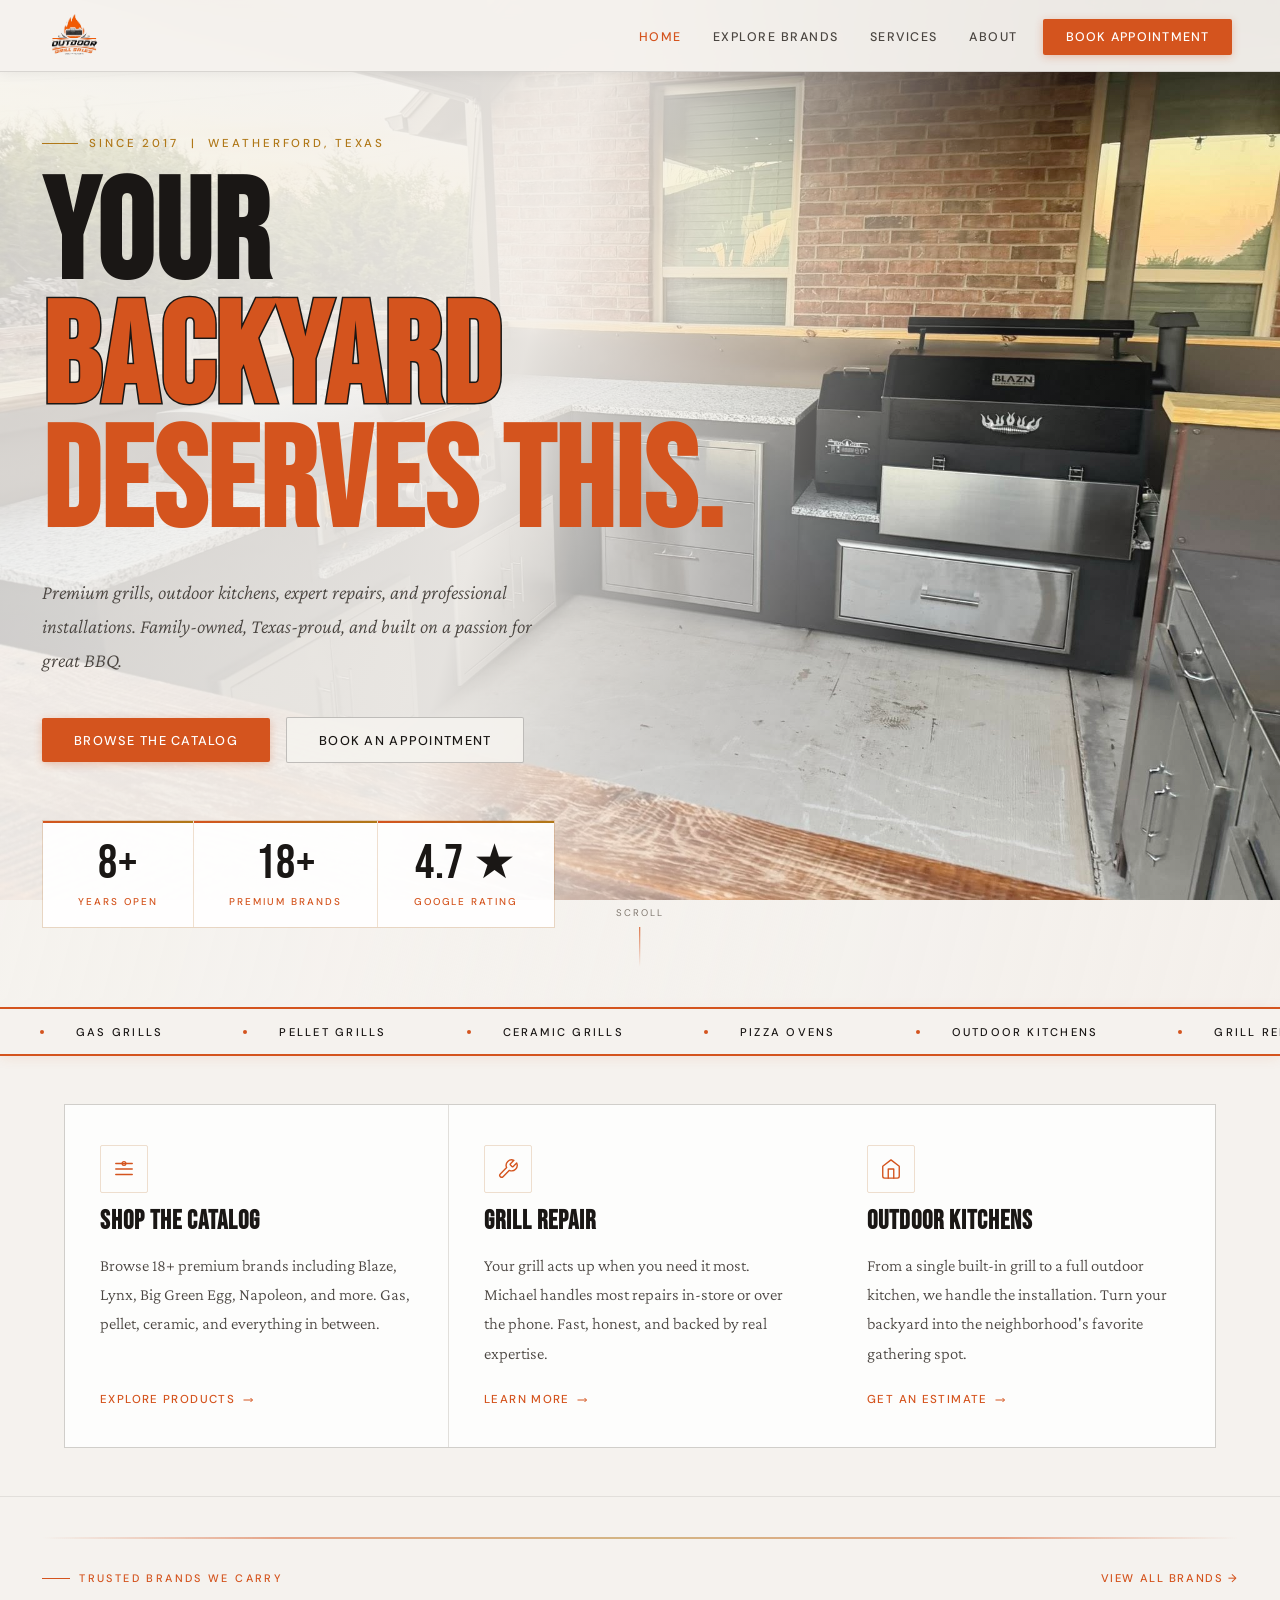
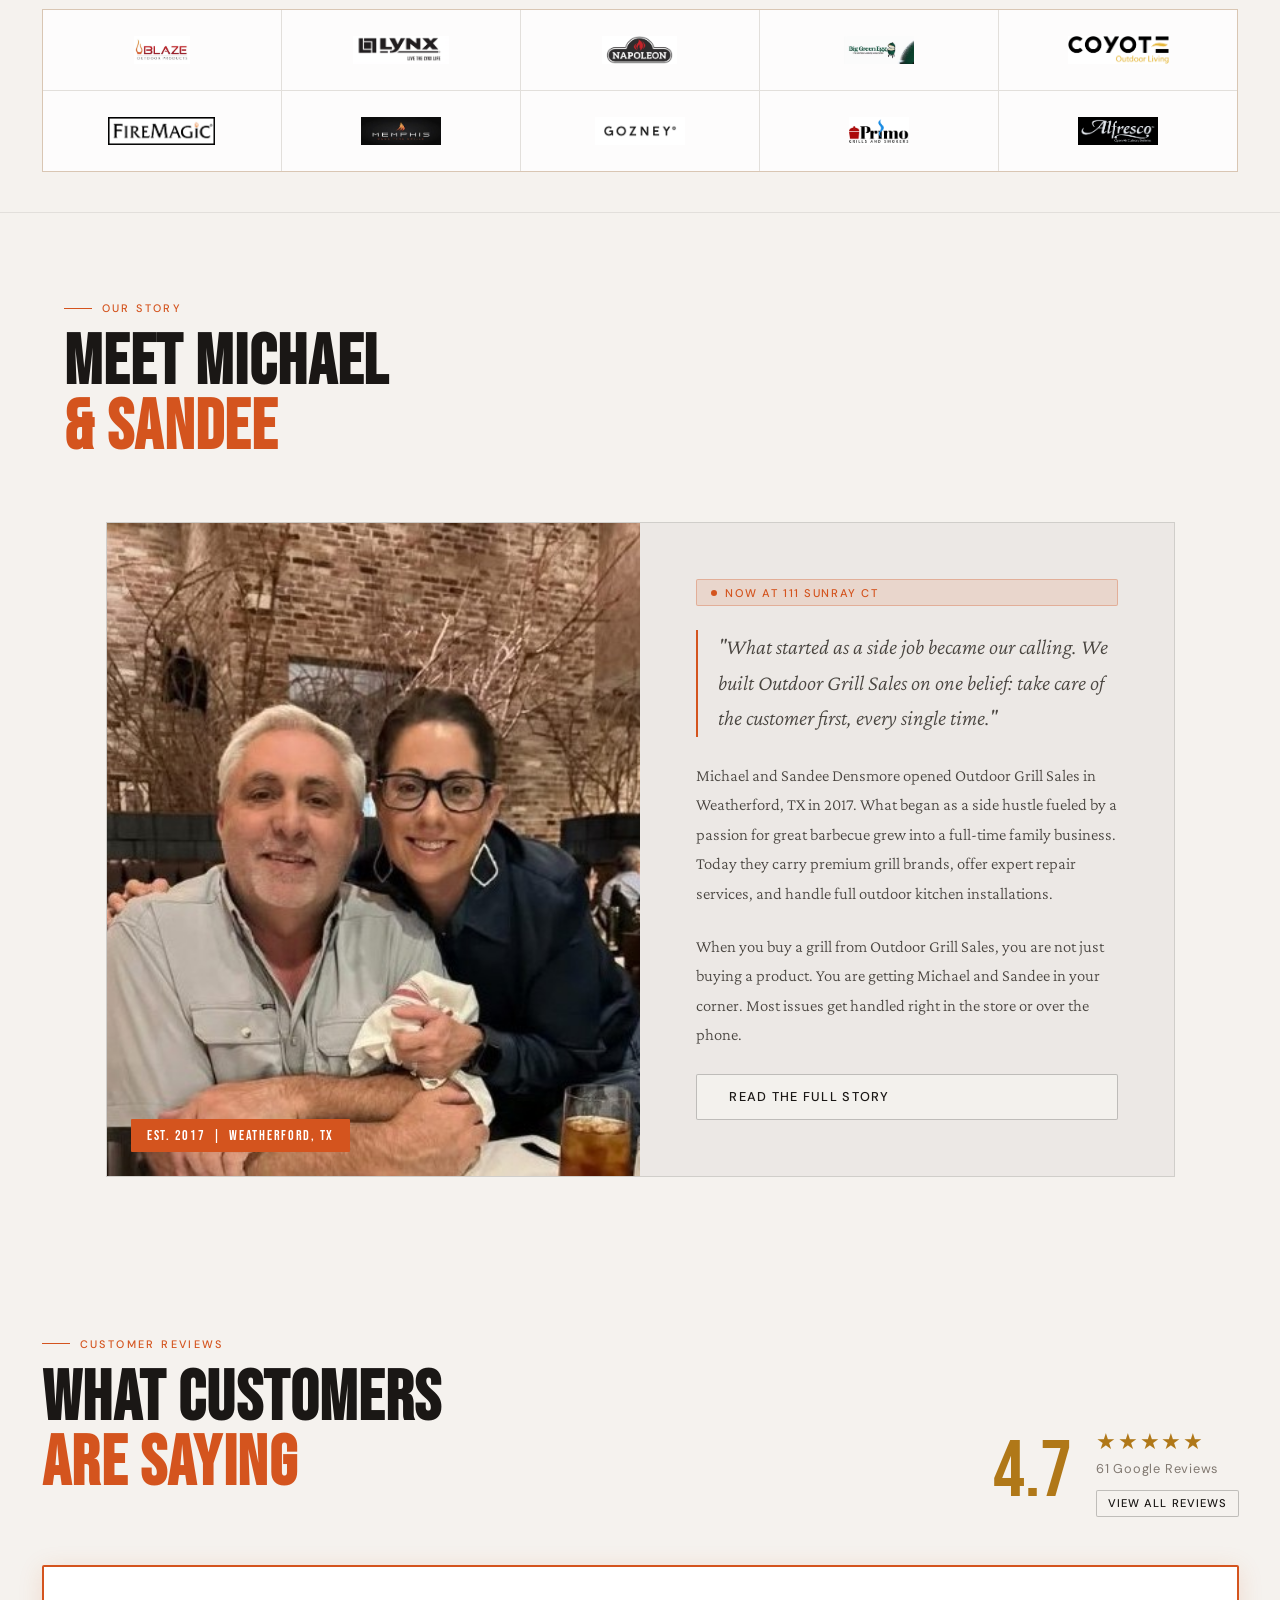
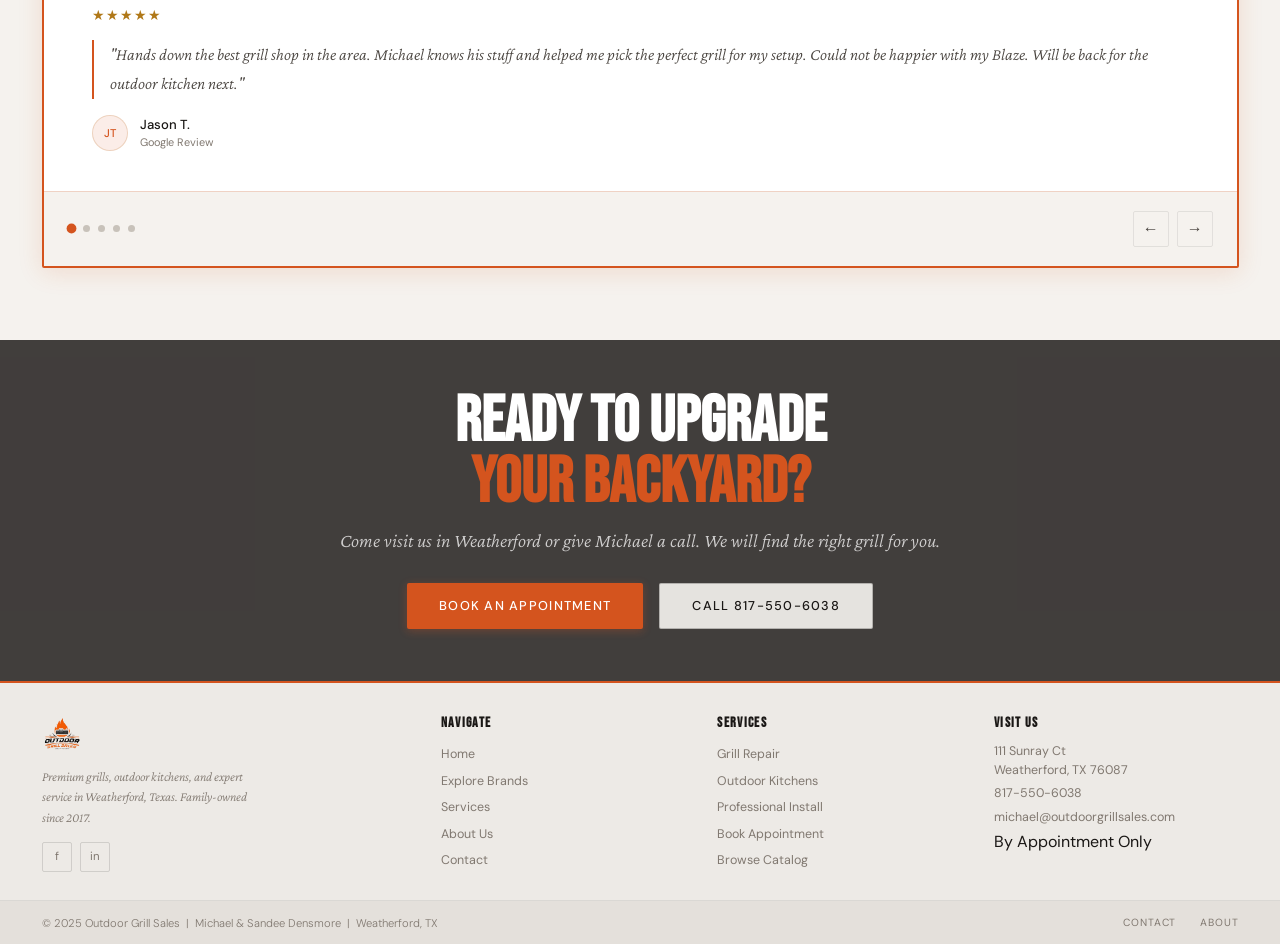
==== commit eabca3de: "Update index.html" ====
--- a/index.html
+++ b/index.html
@@ -14,8 +14,15 @@
 <div id="progress-bar"></div>
 
 <!-- ANNOUNCEMENT BANNER -->
-<div id="announce-banner" style="display:none;">
-  <span class="banner-text"></span>
+<div id="announce-banner">
+  <span class="banner-text">
+    <span class="banner-dot"></span>
+    <strong>Now By Appointment Only</strong>
+    <span class="banner-sep">·</span>
+    New Showroom: 111 Sunray Ct, Weatherford TX
+    <span class="banner-sep">·</span>
+    <a href="tel:8175506038">Call 817-550-6038</a>
+  </span>
 </div>
 
 <!-- NAV -->
@@ -171,7 +178,7 @@
       <div class="about-preview-badge">Est. 2017 &nbsp;|&nbsp; Weatherford, TX</div>
     </div>
     <div class="about-preview-content">
-      <div class="relocating-badge">New Location Coming Soon</div>
+      <div class="relocating-badge">Now at 111 Sunray Ct</div>
       <blockquote>
         "What started as a side job became our calling. We built Outdoor Grill Sales on one belief: take care of the customer first, every single time."
       </blockquote>
@@ -330,8 +337,7 @@
     <div class="footer-col">
       <h4>Visit Us</h4>
       <div class="footer-contact-item">
-        220 York Ave<br>Weatherford, TX 76086<br>
-        <span style="font-size:0.75rem; color:var(--ember);">(Relocating soon)</span>
+        111 Sunray Ct<br>Weatherford, TX 76087
       </div>
       <div class="footer-contact-item">
         <a href="tel:8175506038">817-550-6038</a>
@@ -339,11 +345,7 @@
       <div class="footer-contact-item">
         <a href="mailto:michael@outdoorgrillsales.com">michael@outdoorgrillsales.com</a>
       </div>
-      <div class="footer-contact-item" style="margin-top:0.5rem; font-size:0.8rem; line-height:1.8; color:var(--text-dim);">
-        Wed &amp; Thu: 10am - 5pm<br>
-        Sat: 10am - 4pm<br>
-        Mon &amp; Tue: By Appointment
-      </div>
+      <div class="footer-appt-badge">By Appointment Only</div>
     </div>
   </div>
   <div class="footer-bottom">
--- a/style.css
+++ b/style.css
@@ -1,7 +1,7 @@
 /* ============================================================
    OUTDOOR GRILL SALES — style.css
-   Warm, premium, Texas outdoor living aesthetic
-   Fonts: Bebas Neue (headlines) + Crimson Pro (body)
+   Light theme. Warm, premium, Texas outdoor living.
+   Fonts: Bebas Neue (headlines) + Crimson Pro (body) + DM Sans (UI)
    ============================================================ */
 
 @import url('https://fonts.googleapis.com/css2?family=Bebas+Neue&family=Crimson+Pro:ital,wght@0,300;0,400;0,500;0,600;1,300;1,400&family=DM+Sans:wght@300;400;500&display=swap');
@@ -10,64 +10,60 @@
    CSS VARIABLES
    ───────────────────────────────────────────── */
 :root {
-  --ember:        #E8622A;
-  --ember-light:  #F07848;
-  --ember-dim:    #A04018;
-  --ember-glow:   rgba(232, 98, 42, 0.15);
-  --gold:         #C8922A;
-  --gold-light:   #DBA840;
-  --charcoal:     #111110;
-  --charcoal-2:   #1A1918;
-  --charcoal-3:   #222120;
-  --charcoal-4:   #2C2B29;
-  --smoke:        #3A3835;
-  --border:       rgba(255, 255, 255, 0.07);
-  --border-warm:  rgba(200, 146, 42, 0.2);
-  --text:         #F5F0E8;
-  --text-muted:   #B8B0A4;
+  --ember:        #D4541E;
+  --ember-light:  #E8622A;
+  --ember-dim:    #A03A10;
+  --ember-glow:   rgba(212, 84, 30, 0.10);
+  --gold:         #B07818;
+  --gold-light:   #C88C28;
+  --bg:           #F5F2EE;
+  --bg-2:         #EDEAE6;
+  --bg-3:         #E4E0DB;
+  --bg-4:         #D8D3CC;
+  --smoke:        #C8C2BA;
+  --border:       rgba(0, 0, 0, 0.08);
+  --border-warm:  rgba(180, 100, 20, 0.20);
+  --text:         #1A1715;
+  --text-muted:   #4A4540;
   --text-dim:     #807870;
-  --white:        #FFFFFF;
+  --card:         rgba(255, 255, 255, 0.92);
+  --card-hover:   rgba(255, 255, 255, 0.97);
 }
 
 /* ─────────────────────────────────────────────
    RESET & BASE
    ───────────────────────────────────────────── */
-*, *::before, *::after {
-  box-sizing: border-box;
-  margin: 0;
-  padding: 0;
-}
-
-html {
-  scroll-behavior: smooth;
-  font-size: 16px;
-}
+*, *::before, *::after { box-sizing: border-box; margin: 0; padding: 0; }
+html { scroll-behavior: smooth; font-size: 16px; }
 
 body {
   font-family: 'DM Sans', sans-serif;
-  background: var(--charcoal);
+  background: var(--bg);
   color: var(--text);
   overflow-x: hidden;
   -webkit-font-smoothing: antialiased;
   -moz-osx-font-smoothing: grayscale;
 }
 
-img {
-  max-width: 100%;
-  display: block;
-}
-
-a {
-  text-decoration: none;
-  color: inherit;
-}
-
-ul {
-  list-style: none;
-}
-
-/* ─────────────────────────────────────────────
-   SCROLL PROGRESS BAR
+/* Fixed background image — hero image bleeds through all sections faintly */
+body::before {
+  content: '';
+  position: fixed;
+  inset: 0;
+  background-image: url('assets/hero-bg.jpg');
+  background-size: cover;
+  background-position: center;
+  z-index: -2;
+  pointer-events: none;
+  opacity: 0.90;
+}
+
+img { max-width: 100%; display: block; }
+a { text-decoration: none; color: inherit; }
+ul { list-style: none; }
+
+/* ─────────────────────────────────────────────
+   PROGRESS BAR
    ───────────────────────────────────────────── */
 #progress-bar {
   position: fixed;
@@ -80,26 +76,9 @@
 }
 
 /* ─────────────────────────────────────────────
-   ANNOUNCEMENT BANNER (relocation notice)
-   ───────────────────────────────────────────── */
-#announce-banner {
-  background: var(--ember);
-  color: #fff;
-  text-align: center;
-  padding: 0.55rem 2rem;
-  font-size: 0.78rem;
-  letter-spacing: 0.1em;
-  text-transform: uppercase;
-  font-weight: 500;
-  position: relative;
-  z-index: 200;
-}
-
-#announce-banner a {
-  color: #fff;
-  text-decoration: underline;
-  text-underline-offset: 3px;
-}
+   ANNOUNCEMENT BANNER (hidden — toggle when needed)
+   ───────────────────────────────────────────── */
+#announce-banner { display: none !important; }
 
 /* ─────────────────────────────────────────────
    NAVIGATION
@@ -113,21 +92,16 @@
   justify-content: space-between;
   padding: 0 3rem;
   height: 72px;
-  background: rgba(17, 17, 16, 0.95);
+  background: rgba(245, 242, 238, 0.96);
   backdrop-filter: blur(16px);
   -webkit-backdrop-filter: blur(16px);
-  border-bottom: 1px solid var(--border);
+  border-bottom: 1px solid rgba(0,0,0,0.10);
   transition: height 0.3s, background 0.3s;
 }
 
 nav.scrolled {
   height: 60px;
-  background: rgba(17, 17, 16, 0.98);
-}
-
-/* Offset for announcement banner */
-nav.has-banner {
-  top: 36px;
+  background: rgba(245, 242, 238, 0.99);
 }
 
 .nav-logo img {
@@ -136,9 +110,7 @@
   transition: height 0.3s;
 }
 
-nav.scrolled .nav-logo img {
-  height: 42px;
-}
+nav.scrolled .nav-logo img { height: 42px; }
 
 .nav-links {
   display: flex;
@@ -158,18 +130,11 @@
   white-space: nowrap;
 }
 
-.nav-links a:hover,
-.nav-links a.active {
-  color: var(--text);
-  background: rgba(255,255,255,0.06);
-}
-
-.nav-links a.active {
-  color: var(--ember);
-}
+.nav-links a:hover { color: var(--ember); background: rgba(0,0,0,0.04); }
+.nav-links a.active { color: var(--ember); }
 
 .nav-cta {
-  background: var(--ember);
+  background: var(--ember) !important;
   color: #fff !important;
   padding: 0.6rem 1.4rem !important;
   border-radius: 2px;
@@ -180,11 +145,8 @@
   margin-left: 0.5rem;
 }
 
-.nav-cta:hover {
-  background: var(--ember-light) !important;
-  transform: translateY(-1px);
-  color: #fff !important;
-}
+.nav-cta:hover { background: var(--ember-light) !important; transform: translateY(-1px); }
+.nav-cta.active { background: var(--ember) !important; color: #fff !important; }
 
 /* HAMBURGER */
 .nav-hamburger {
@@ -208,40 +170,30 @@
   transform-origin: center;
 }
 
-.nav-hamburger.open span:nth-child(1) {
-  transform: translateY(7px) rotate(45deg);
-}
-
-.nav-hamburger.open span:nth-child(2) {
-  opacity: 0;
-  width: 0;
-}
-
-.nav-hamburger.open span:nth-child(3) {
-  transform: translateY(-7px) rotate(-45deg);
-}
-
-/* MOBILE MENU DRAWER */
+.nav-hamburger.open span:nth-child(1) { transform: translateY(7px) rotate(45deg); }
+.nav-hamburger.open span:nth-child(2) { opacity: 0; width: 0; }
+.nav-hamburger.open span:nth-child(3) { transform: translateY(-7px) rotate(-45deg); }
+
+/* MOBILE DRAWER */
 .nav-drawer {
   display: none;
   position: fixed;
   top: 0; left: 0; right: 0; bottom: 0;
-  background: var(--charcoal-2);
+  background: rgba(245, 242, 238, 0.97);
+  backdrop-filter: blur(20px);
+  -webkit-backdrop-filter: blur(20px);
   z-index: 99;
   flex-direction: column;
   justify-content: center;
   align-items: center;
-  gap: 0;
   opacity: 0;
   pointer-events: none;
   transition: opacity 0.3s;
   overflow-y: auto;
-}
-
-.nav-drawer.open {
-  opacity: 1;
-  pointer-events: auto;
-}
+  border-left: 3px solid var(--ember);
+}
+
+.nav-drawer.open { opacity: 1; pointer-events: auto; }
 
 .nav-drawer a {
   font-family: 'Bebas Neue', sans-serif;
@@ -255,15 +207,8 @@
   transition: color 0.2s, background 0.2s;
 }
 
-.nav-drawer a:first-child {
-  border-top: 1px solid var(--border);
-}
-
-.nav-drawer a:hover,
-.nav-drawer a.active {
-  color: var(--ember);
-  background: rgba(232, 98, 42, 0.06);
-}
+.nav-drawer a:first-child { border-top: 1px solid var(--border); }
+.nav-drawer a:hover, .nav-drawer a.active { color: var(--ember); background: rgba(212,84,30,0.05); }
 
 .nav-drawer .drawer-cta {
   margin-top: 1.5rem;
@@ -271,39 +216,27 @@
   color: #fff;
   border-radius: 2px;
   font-size: 1.4rem;
-  letter-spacing: 0.1em;
   border-bottom: none;
   padding: 0.8rem 3rem;
   width: auto;
 }
 
 .nav-drawer .drawer-contact {
-  margin-top: 1rem;
   font-family: 'DM Sans', sans-serif;
   font-size: 0.85rem;
   color: var(--text-dim);
-  letter-spacing: 0.05em;
   border: none;
   padding: 0.5rem 2rem;
-}
-
-/* ─────────────────────────────────────────────
-   PAGE OFFSET (accounts for fixed nav + banner)
-   ───────────────────────────────────────────── */
-.page-top {
-  padding-top: 108px; /* 36px banner + 72px nav */
-}
-
-.page-top-no-banner {
-  padding-top: 72px;
-}
+  margin-top: 0.5rem;
+}
+
+/* PAGE TOP OFFSET */
+.page-top { padding-top: 72px; }
 
 /* ─────────────────────────────────────────────
    SHARED SECTION STYLES
    ───────────────────────────────────────────── */
-section {
-  padding: 6rem 4rem;
-}
+section { padding: 4.5rem 2.6rem; }
 
 .section-label {
   display: inline-flex;
@@ -331,11 +264,10 @@
   line-height: 0.93;
   letter-spacing: 0.02em;
   margin-bottom: 1.2rem;
-}
-
-.section-title span {
-  color: var(--ember);
-}
+  color: var(--text);
+}
+
+.section-title span { color: var(--ember); }
 
 .section-subtitle {
   font-family: 'Crimson Pro', serif;
@@ -368,42 +300,34 @@
   text-decoration: none;
 }
 
-.btn-primary:hover {
-  background: var(--ember-light);
-  transform: translateY(-2px);
-  color: #fff;
-}
+.btn-primary:hover { background: var(--ember-light); transform: translateY(-2px); color: #fff; }
 
 .btn-ghost {
   display: inline-flex;
   align-items: center;
   gap: 0.5rem;
-  background: transparent;
-  color: var(--text-muted);
+  background: rgba(245,242,238,0.92);
+  color: var(--text);
   padding: 0.85rem 2rem;
   border-radius: 2px;
   font-size: 0.8rem;
   font-weight: 500;
   letter-spacing: 0.1em;
   text-transform: uppercase;
-  border: 1px solid var(--border);
+  border: 1px solid rgba(0,0,0,0.22);
   cursor: pointer;
-  transition: color 0.2s, border-color 0.2s, transform 0.15s;
+  transition: color 0.2s, border-color 0.2s, background 0.2s, transform 0.15s;
   text-decoration: none;
 }
 
-.btn-ghost:hover {
-  color: var(--text);
-  border-color: rgba(255,255,255,0.2);
-  transform: translateY(-2px);
-}
+.btn-ghost:hover { background: #fff; color: var(--text); border-color: rgba(0,0,0,0.40); transform: translateY(-2px); }
 
 .btn-gold {
   display: inline-flex;
   align-items: center;
   gap: 0.5rem;
   background: var(--gold);
-  color: var(--charcoal);
+  color: #fff;
   padding: 0.85rem 2rem;
   border-radius: 2px;
   font-size: 0.8rem;
@@ -416,20 +340,58 @@
   text-decoration: none;
 }
 
-.btn-gold:hover {
-  background: var(--gold-light);
-  transform: translateY(-2px);
-}
+.btn-gold:hover { background: var(--gold-light); transform: translateY(-2px); }
+
+.btn-catalog {
+  display: inline-flex;
+  align-items: center;
+  gap: 0.4rem;
+  background: var(--ember);
+  color: #fff;
+  padding: 0.6rem 1.2rem;
+  border-radius: 2px;
+  font-size: 0.72rem;
+  font-weight: 500;
+  letter-spacing: 0.1em;
+  text-transform: uppercase;
+  border: none;
+  cursor: pointer;
+  transition: background 0.2s, transform 0.15s;
+  text-decoration: none;
+}
+
+.btn-catalog:hover { background: var(--ember-light); transform: translateY(-1px); color: #fff; }
+
+.btn-catalog-ghost {
+  display: inline-flex;
+  align-items: center;
+  gap: 0.4rem;
+  background: transparent;
+  color: var(--text-muted);
+  padding: 0.6rem 1.2rem;
+  border-radius: 2px;
+  font-size: 0.72rem;
+  font-weight: 500;
+  letter-spacing: 0.1em;
+  text-transform: uppercase;
+  border: 1px solid var(--border);
+  cursor: pointer;
+  transition: color 0.2s, border-color 0.2s, transform 0.15s;
+  text-decoration: none;
+}
+
+.btn-catalog-ghost:hover { color: var(--text); border-color: rgba(0,0,0,0.25); transform: translateY(-1px); }
 
 /* ─────────────────────────────────────────────
    MARQUEE STRIP
    ───────────────────────────────────────────── */
 .marquee-strip {
-  border-top: 1px solid var(--border);
-  border-bottom: 1px solid var(--border);
+  border-top: 2px solid var(--ember);
+  border-bottom: 2px solid var(--ember);
   overflow: hidden;
   padding: 0.95rem 0;
-  background: var(--charcoal-2);
+  background: rgba(245, 242, 238, 0.88);
+  box-shadow: 0 2px 12px rgba(212,84,30,0.10);
 }
 
 .marquee-track {
@@ -446,23 +408,14 @@
   font-size: 0.7rem;
   letter-spacing: 0.2em;
   text-transform: uppercase;
-  color: var(--text-muted);
+  color: var(--text);
   white-space: nowrap;
   font-weight: 500;
 }
 
-.marquee-dot {
-  width: 4px;
-  height: 4px;
-  border-radius: 50%;
-  background: var(--ember);
-  flex-shrink: 0;
-}
-
-@keyframes marquee {
-  from { transform: translateX(0); }
-  to   { transform: translateX(-50%); }
-}
+.marquee-dot { width: 4px; height: 4px; border-radius: 50%; background: var(--ember); flex-shrink: 0; }
+
+@keyframes marquee { from { transform: translateX(0); } to { transform: translateX(-50%); } }
 
 /* ─────────────────────────────────────────────
    HERO (index.html)
@@ -473,7 +426,7 @@
   min-height: 100dvh;
   display: flex;
   align-items: center;
-  padding: 8rem 4rem 5rem;
+  padding: 8rem 2.6rem 5rem;
   overflow: hidden;
 }
 
@@ -492,9 +445,10 @@
   inset: 0;
   background: linear-gradient(
     105deg,
-    rgba(17,17,16,0.92) 0%,
-    rgba(17,17,16,0.75) 55%,
-    rgba(232,98,42,0.08) 100%
+    rgba(245,242,238,0.82) 0%,
+    rgba(245,242,238,0.92) 40%,
+    rgba(245,242,238,0.08) 70%,
+    rgba(212,84,30,0.01) 100%
   );
   z-index: 1;
 }
@@ -517,13 +471,7 @@
   font-weight: 500;
 }
 
-.hero-eyebrow::before {
-  content: '';
-  display: block;
-  width: 36px;
-  height: 1px;
-  background: var(--gold);
-}
+.hero-eyebrow::before { content: ''; display: block; width: 36px; height: 1px; background: var(--gold); }
 
 .hero-title {
   font-family: 'Bebas Neue', sans-serif;
@@ -531,16 +479,16 @@
   line-height: 0.88;
   letter-spacing: 0.01em;
   margin-bottom: 1.8rem;
+  color: var(--text);
 }
 
 .hero-title .outline {
-  -webkit-text-stroke: 2px rgba(245, 240, 232, 0.35);
-  color: transparent;
-}
-
-.hero-title .ember {
+  -webkit-text-stroke: 3px #1A1715;
   color: var(--ember);
-}
+  paint-order: stroke fill;
+}
+
+.hero-title .ember { color: var(--ember); }
 
 .hero-sub {
   font-family: 'Crimson Pro', serif;
@@ -553,24 +501,13 @@
   font-style: italic;
 }
 
-.hero-actions {
-  display: flex;
-  gap: 1rem;
-  align-items: center;
-  flex-wrap: wrap;
-  margin-bottom: 3.5rem;
-}
-
-.hero-stats {
-  display: flex;
-  gap: 0;
-  border: 1px solid var(--border-warm);
-  width: fit-content;
-}
+.hero-actions { display: flex; gap: 1rem; align-items: center; flex-wrap: wrap; margin-bottom: 3.5rem; }
+
+.hero-stats { display: flex; border: 1px solid var(--border-warm); width: fit-content; }
 
 .hero-stat {
   padding: 1.2rem 2.2rem;
-  background: rgba(232,98,42,0.07);
+  background: rgba(255,255,255,0.92);
   border-right: 1px solid var(--border-warm);
   text-align: center;
   position: relative;
@@ -584,28 +521,10 @@
   background: linear-gradient(90deg, var(--ember), var(--gold));
 }
 
-.hero-stat:last-child {
-  border-right: none;
-}
-
-.hero-stat-num {
-  font-family: 'Bebas Neue', sans-serif;
-  font-size: 2.2rem;
-  line-height: 1;
-  color: var(--text);
-  letter-spacing: 0.02em;
-}
-
-.hero-stat-label {
-  font-size: 0.58rem;
-  letter-spacing: 0.18em;
-  text-transform: uppercase;
-  color: var(--gold);
-  margin-top: 0.3rem;
-  font-weight: 500;
-}
-
-/* Floating scroll cue */
+.hero-stat:last-child { border-right: none; }
+.hero-stat-num { font-family: 'Bebas Neue', sans-serif; font-size: 3rem; line-height: 1; color: var(--text); letter-spacing: 0.02em; }
+.hero-stat-label { font-size: 0.62rem; letter-spacing: 0.2em; text-transform: uppercase; color: var(--ember); margin-top: 0.4rem; font-weight: 500; }
+
 .hero-scroll {
   position: absolute;
   bottom: 2.5rem;
@@ -623,21 +542,15 @@
   animation: float 2.5s ease-in-out infinite;
 }
 
-.hero-scroll::after {
-  content: '';
-  display: block;
-  width: 1px;
-  height: 40px;
-  background: linear-gradient(to bottom, var(--ember), transparent);
-}
+.hero-scroll::after { content: ''; display: block; width: 1px; height: 40px; background: linear-gradient(to bottom, var(--ember), transparent); }
 
 @keyframes float {
   0%, 100% { transform: translateX(-50%) translateY(0); }
-  50%       { transform: translateX(-50%) translateY(6px); }
-}
-
-/* ─────────────────────────────────────────────
-   SERVICES STRIP (3 pillars on homepage)
+  50% { transform: translateX(-50%) translateY(6px); }
+}
+
+/* ─────────────────────────────────────────────
+   SERVICE PILLARS (homepage 3-column)
    ───────────────────────────────────────────── */
 .services-strip {
   display: grid;
@@ -645,18 +558,19 @@
   gap: 1px;
   background: var(--border);
   border: 1px solid var(--border);
-  margin: 0 4rem;
+  margin: 0 2.6rem;
 }
 
 .service-pillar {
-  background: var(--charcoal-2);
+  background: rgba(255,255,255,0.92);
   padding: 2.5rem 2rem;
   display: flex;
   flex-direction: column;
   gap: 1rem;
-  transition: background 0.25s;
+  transition: background 0.25s, box-shadow 0.25s;
   position: relative;
   overflow: hidden;
+  border-left: 3px solid transparent;
 }
 
 .service-pillar::before {
@@ -671,12 +585,11 @@
 }
 
 .service-pillar:hover {
-  background: var(--charcoal-3);
-}
-
-.service-pillar:hover::before {
-  transform: scaleX(1);
-}
+  background: rgba(255,255,255,0.92);
+  box-shadow: 0 4px 24px rgba(0,0,0,0.08);
+}
+
+.service-pillar:hover::before { transform: scaleX(1); }
 
 .service-icon {
   width: 48px;
@@ -688,31 +601,9 @@
   justify-content: center;
 }
 
-.service-icon svg {
-  width: 22px;
-  height: 22px;
-  stroke: var(--ember);
-  fill: none;
-  stroke-width: 1.5;
-  stroke-linecap: round;
-  stroke-linejoin: round;
-}
-
-.service-pillar h3 {
-  font-family: 'Bebas Neue', sans-serif;
-  font-size: 1.6rem;
-  letter-spacing: 0.04em;
-  line-height: 1;
-}
-
-.service-pillar p {
-  font-family: 'Crimson Pro', serif;
-  font-size: 1rem;
-  color: var(--text-muted);
-  line-height: 1.65;
-  font-weight: 300;
-  flex: 1;
-}
+.service-icon svg { width: 22px; height: 22px; stroke: var(--ember); fill: none; stroke-width: 1.5; stroke-linecap: round; stroke-linejoin: round; }
+.service-pillar h3 { font-family: 'Bebas Neue', sans-serif; font-size: 1.6rem; letter-spacing: 0.04em; line-height: 1; color: var(--text); }
+.service-pillar p { font-family: 'Crimson Pro', serif; font-size: 1rem; color: var(--text-muted); line-height: 1.65; font-weight: 300; flex: 1; }
 
 .service-pillar a {
   display: inline-flex;
@@ -727,61 +618,93 @@
   margin-top: 0.5rem;
 }
 
-.service-pillar a:hover {
-  gap: 0.7rem;
-}
-
-.service-pillar a svg {
-  width: 12px;
-  height: 12px;
-  stroke: var(--ember);
-  stroke-width: 2;
-}
-
-/* ─────────────────────────────────────────────
-   BRAND TRUST STRIP
-   ───────────────────────────────────────────── */
-.brand-strip-section {
-  padding: 4rem;
-  background: var(--charcoal-2);
+.service-pillar a:hover { gap: 0.7rem; }
+.service-pillar a svg { width: 12px; height: 12px; stroke: var(--ember); stroke-width: 2; }
+
+/* ─────────────────────────────────────────────
+   BRAND WALL
+   ───────────────────────────────────────────── */
+.brand-wall-section {
+  padding: 2.5rem 2.6rem;
   border-top: 1px solid var(--border);
   border-bottom: 1px solid var(--border);
-}
-
-.brand-strip-label {
-  text-align: center;
-  font-size: 0.65rem;
-  letter-spacing: 0.25em;
-  text-transform: uppercase;
-  color: var(--text-dim);
-  margin-bottom: 2.5rem;
-  font-weight: 500;
-}
-
-.brand-strip-grid {
-  display: flex;
+  background: rgba(237,234,230,0.02);
+  position: relative;
+}
+
+.brand-wall-section::before {
+  content: '';
+  display: block;
+  width: 100%;
+  height: 2px;
+  background: linear-gradient(90deg, transparent 0%, var(--ember) 20%, var(--gold) 50%, var(--ember) 80%, transparent 100%);
+  margin-bottom: 2rem;
+  opacity: 0.5;
+}
+
+.brand-wall-header {
+  display: flex;
+  align-items: center;
+  justify-content: space-between;
+  margin-bottom: 1.5rem;
   flex-wrap: wrap;
+  gap: 0.75rem;
+}
+
+.brand-wall-link { font-size: 0.7rem; letter-spacing: 0.14em; text-transform: uppercase; color: var(--ember); font-weight: 500; transition: opacity 0.2s; }
+.brand-wall-link:hover { opacity: 0.7; }
+
+.brand-wall-grid {
+  display: grid;
+  grid-template-columns: repeat(5, 1fr);
+  gap: 1px;
+  background: var(--border);
+  border: 1px solid var(--border-warm);
+}
+
+.brand-wall-tile {
+  background: rgba(255,255,255,0.92);
+  display: flex;
+  align-items: center;
   justify-content: center;
-  align-items: center;
-  gap: 1.5rem 3rem;
-}
-
-.brand-strip-item {
-  opacity: 0.45;
-  transition: opacity 0.3s;
-  filter: grayscale(100%) brightness(1.8);
-}
-
-.brand-strip-item:hover {
-  opacity: 1;
-  filter: grayscale(0%);
-}
-
-.brand-strip-item img {
-  height: 32px;
+  padding: 1.4rem 1.6rem;
+  position: relative;
+  overflow: hidden;
+  transition: background 0.25s;
+  text-decoration: none;
+  min-height: 80px;
+}
+
+.brand-wall-tile::before { content: ''; position: absolute; inset: 0; background: var(--ember-glow); opacity: 0; transition: opacity 0.3s; }
+.brand-wall-tile:hover { background: rgba(255,255,255,0.92); }
+.brand-wall-tile:hover::before { opacity: 0.6; }
+
+.brand-wall-tile::after {
+  content: '';
+  position: absolute;
+  bottom: 0; left: 0; right: 0;
+  height: 2px;
+  background: var(--ember);
+  transform: scaleX(0);
+  transform-origin: center;
+  transition: transform 0.35s ease;
+}
+
+.brand-wall-tile:hover::after { transform: scaleX(1); }
+
+.brand-wall-tile img {
+  height: 28px;
   width: auto;
+  max-width: 120px;
   object-fit: contain;
-}
+  display: block;
+  position: relative;
+  z-index: 1;
+  transition: transform 0.3s ease, filter 0.3s ease;
+  filter: grayscale(20%);
+}
+
+.brand-wall-tile:hover img { transform: scale(1.06); filter: grayscale(0%); }
 
 /* ─────────────────────────────────────────────
    ABOUT PREVIEW (homepage)
@@ -792,26 +715,12 @@
   gap: 0;
   background: var(--border);
   border: 1px solid var(--border);
-  margin: 0 4rem;
-}
-
-.about-preview-img {
-  position: relative;
-  overflow: hidden;
-  min-height: 480px;
-}
-
-.about-preview-img img {
-  width: 100%;
-  height: 100%;
-  object-fit: cover;
-  object-position: center top;
-  transition: transform 0.6s ease;
-}
-
-.about-preview:hover .about-preview-img img {
-  transform: scale(1.03);
-}
+  margin: 0 2.6rem;
+}
+
+.about-preview-img { position: relative; overflow: hidden; min-height: 480px; }
+.about-preview-img img { width: 100%; height: 100%; object-fit: cover; object-position: center top; transition: transform 0.6s ease; }
+.about-preview:hover .about-preview-img img { transform: scale(1.03); }
 
 .about-preview-badge {
   position: absolute;
@@ -827,7 +736,7 @@
 }
 
 .about-preview-content {
-  background: var(--charcoal-2);
+  background: rgba(237,234,230,0.92);
   padding: 3.5rem;
   display: flex;
   flex-direction: column;
@@ -846,20 +755,12 @@
   border-left: 2px solid var(--ember);
 }
 
-.about-preview-content p {
-  font-family: 'Crimson Pro', serif;
-  font-size: 1.05rem;
-  line-height: 1.7;
-  color: var(--text-muted);
-  font-weight: 300;
-}
-
-/* ─────────────────────────────────────────────
-   GOOGLE REVIEWS SECTION
-   ───────────────────────────────────────────── */
-.reviews-section {
-  background: var(--charcoal-2);
-}
+.about-preview-content p { font-family: 'Crimson Pro', serif; font-size: 1.05rem; line-height: 1.7; color: var(--text-muted); font-weight: 300; }
+
+/* ─────────────────────────────────────────────
+   REVIEWS CAROUSEL
+   ───────────────────────────────────────────── */
+.reviews-section { background: rgba(237,234,230,0.02); }
 
 .reviews-header {
   display: flex;
@@ -870,110 +771,88 @@
   gap: 1rem;
 }
 
-.reviews-score {
-  display: flex;
-  align-items: center;
-  gap: 1.5rem;
-}
-
-.reviews-big-num {
-  font-family: 'Bebas Neue', sans-serif;
-  font-size: 5rem;
-  line-height: 1;
-  color: var(--gold);
-}
-
-.reviews-stars {
-  color: var(--gold);
-  font-size: 1.4rem;
-  letter-spacing: 0.08em;
-  margin-bottom: 0.3rem;
-}
-
-.reviews-count {
-  font-size: 0.8rem;
-  color: var(--text-dim);
-  letter-spacing: 0.06em;
-}
-
-.reviews-grid {
-  display: grid;
-  grid-template-columns: repeat(3, 1fr);
-  gap: 1px;
-  background: var(--border);
-  border: 1px solid var(--border);
-}
-
-.review-card {
-  background: var(--charcoal-3);
-  padding: 2rem;
-  display: flex;
-  flex-direction: column;
-  gap: 1rem;
-  transition: background 0.25s;
-}
-
-.review-card:hover {
-  background: var(--charcoal-4);
-}
-
-.review-stars {
-  color: var(--gold);
-  font-size: 0.85rem;
-  letter-spacing: 0.08em;
-}
-
-.review-card blockquote {
-  font-family: 'Crimson Pro', serif;
-  font-size: 1rem;
-  line-height: 1.7;
-  color: var(--text-muted);
-  font-style: italic;
-  font-weight: 300;
-  flex: 1;
-}
-
-.review-author {
-  display: flex;
-  align-items: center;
-  gap: 0.75rem;
-}
-
-.review-avatar {
+.reviews-score { display: flex; align-items: center; gap: 1.5rem; }
+.reviews-big-num { font-family: 'Bebas Neue', sans-serif; font-size: 5rem; line-height: 1; color: var(--gold); }
+.reviews-stars { color: var(--gold); font-size: 1.4rem; letter-spacing: 0.08em; margin-bottom: 0.3rem; }
+.reviews-count { font-size: 0.8rem; color: var(--text-dim); letter-spacing: 0.06em; }
+
+.reviews-carousel-wrap {
+  position: relative;
+  overflow: hidden;
+  border: 2px solid var(--ember);
+  border-radius: 2px;
+  margin-top: 3rem;
+  box-shadow: 0 4px 24px rgba(212,84,30,0.15);
+}
+
+.reviews-carousel-track { display: flex; transition: transform 0.5s cubic-bezier(0.4,0,0.2,1); }
+
+.reviews-carousel-track .review-card {
+  min-width: 100%;
+  box-sizing: border-box;
+  padding: 2.5rem 3rem;
+  background: rgba(255,255,255,0.95);
+  border: none;
+}
+
+.reviews-carousel-controls {
+  display: flex;
+  align-items: center;
+  justify-content: space-between;
+  padding: 1.2rem 1.5rem;
+  border-top: 1px solid rgba(212,84,30,0.20);
+  background: rgba(245,242,238,0.97);
+}
+
+.reviews-carousel-dots { display: flex; gap: 0.5rem; align-items: center; }
+
+.reviews-carousel-dot {
+  width: 7px;
+  height: 7px;
+  border-radius: 50%;
+  background: var(--smoke);
+  border: none;
+  cursor: pointer;
+  transition: background 0.25s, transform 0.25s;
+  padding: 0;
+}
+
+.reviews-carousel-dot.active { background: var(--ember); transform: scale(1.4); }
+
+.reviews-carousel-btns { display: flex; gap: 0.5rem; }
+
+.reviews-carousel-btn {
   width: 36px;
   height: 36px;
-  border-radius: 50%;
-  background: var(--ember-glow);
-  border: 1px solid var(--border-warm);
+  border: 1px solid var(--border);
+  background: transparent;
+  color: var(--text-muted);
+  border-radius: 2px;
+  font-size: 1rem;
+  cursor: pointer;
   display: flex;
   align-items: center;
   justify-content: center;
-  font-size: 0.7rem;
-  font-weight: 500;
-  color: var(--ember);
-  flex-shrink: 0;
-  letter-spacing: 0.05em;
-}
-
-.review-name {
-  font-size: 0.82rem;
-  font-weight: 500;
-  color: var(--text);
-}
-
-.review-platform {
-  font-size: 0.68rem;
-  color: var(--text-dim);
-  margin-top: 0.1rem;
-  letter-spacing: 0.04em;
-}
+  transition: border-color 0.2s, color 0.2s;
+}
+
+.reviews-carousel-btn:hover { border-color: var(--ember); color: var(--ember); }
+
+.review-card { background: rgba(255,255,255,0.92); display: flex; flex-direction: column; gap: 1rem; transition: background 0.25s; }
+.review-card:hover { background: rgba(255,255,255,0.72); }
+.review-stars { color: var(--gold); font-size: 0.85rem; letter-spacing: 0.08em; }
+.review-card blockquote { font-family: 'Crimson Pro', serif; font-size: 1rem; line-height: 1.7; color: var(--text-muted); font-style: italic; font-weight: 300; flex: 1; border-left: 2px solid var(--ember); padding-left: 1rem; }
+.review-author { display: flex; align-items: center; gap: 0.75rem; }
+.review-avatar { width: 36px; height: 36px; border-radius: 50%; background: var(--ember-glow); border: 1px solid var(--border-warm); display: flex; align-items: center; justify-content: center; font-size: 0.7rem; font-weight: 500; color: var(--ember); flex-shrink: 0; }
+.review-name { font-size: 0.82rem; font-weight: 500; color: var(--text); }
+.review-platform { font-size: 0.68rem; color: var(--text-dim); margin-top: 0.1rem; }
 
 /* ─────────────────────────────────────────────
    CTA BAND
    ───────────────────────────────────────────── */
 .cta-band {
   position: relative;
-  padding: 5rem 4rem;
+  padding: 3.25rem 2.6rem;
   background-image: url('assets/hero-bg.jpg');
   background-size: cover;
   background-position: center;
@@ -982,63 +861,40 @@
   text-align: center;
 }
 
-.cta-band::before {
-  content: '';
-  position: absolute;
-  inset: 0;
-  background: rgba(17,17,16,0.82);
-}
-
-.cta-band-content {
+.cta-band::before { content: ''; position: absolute; inset: 0; background: rgba(26,23,21,0.82); }
+.cta-band-content { position: relative; z-index: 1; }
+.cta-band h2 { font-family: 'Bebas Neue', sans-serif; font-size: clamp(2.5rem, 5vw, 4.5rem); margin-bottom: 1rem; line-height: 0.95; color: #fff; }
+.cta-band p { font-family: 'Crimson Pro', serif; font-size: 1.2rem; color: rgba(255,255,255,0.75); font-style: italic; margin-bottom: 2rem; font-weight: 300; }
+.cta-band-actions { display: flex; gap: 1rem; justify-content: center; flex-wrap: wrap; }
+
+/* ─────────────────────────────────────────────
+   PAGE HERO (inner pages)
+   ───────────────────────────────────────────── */
+.page-hero {
+  padding: 3.25rem 2.6rem 2.25rem;
+  background-image: url('assets/hero-bg.jpg');
+  background-size: cover;
+  background-position: center;
+  background-attachment: fixed;
+  border-bottom: 1px solid var(--border);
   position: relative;
-  z-index: 1;
-}
-
-.cta-band h2 {
-  font-family: 'Bebas Neue', sans-serif;
-  font-size: clamp(2.5rem, 5vw, 4.5rem);
-  margin-bottom: 1rem;
-  line-height: 0.95;
-}
-
-.cta-band p {
-  font-family: 'Crimson Pro', serif;
-  font-size: 1.2rem;
-  color: var(--text-muted);
-  font-style: italic;
-  margin-bottom: 2rem;
-  font-weight: 300;
-}
-
-.cta-band-actions {
-  display: flex;
-  gap: 1rem;
-  justify-content: center;
-  flex-wrap: wrap;
-}
-
-/* ─────────────────────────────────────────────
-   CATALOG PAGE
-   ───────────────────────────────────────────── */
-.page-hero {
-  position: relative;
-  padding: 5rem 4rem 3.5rem;
-  background: var(--charcoal-2);
-  border-bottom: 1px solid var(--border);
-  overflow: hidden;
 }
 
 .page-hero::before {
   content: '';
   position: absolute;
   inset: 0;
-  background-image: url('assets/hero-bg.jpg');
-  background-size: cover;
-  background-position: center;
-  opacity: 0.08;
-}
-
-.page-hero-content {
+  background: linear-gradient(
+    105deg,
+    rgba(245,242,238,0.82) 0%,
+    rgba(245,242,238,0.92) 40%,
+    rgba(245,242,238,0.08) 70%,
+    rgba(212,84,30,0.01) 100%
+  );
+  z-index: 0;
+}
+
+.page-hero > * {
   position: relative;
   z-index: 1;
 }
@@ -1048,200 +904,176 @@
   font-size: clamp(3rem, 6vw, 5.5rem);
   line-height: 0.92;
   margin-bottom: 0.8rem;
-}
-
-.page-hero-title span {
-  color: var(--ember);
-}
-
-.page-hero-sub {
-  font-family: 'Crimson Pro', serif;
-  font-size: 1.15rem;
-  color: var(--text-muted);
-  font-style: italic;
-  max-width: 560px;
-  font-weight: 300;
-}
-
-/* CATEGORY FILTER TABS */
+  color: var(--text);
+}
+
+.page-hero-title span { color: var(--ember); }
+.page-hero-sub { font-family: 'Crimson Pro', serif; font-size: 1.15rem; color: var(--text-muted); font-style: italic; max-width: 560px; font-weight: 300; }
+
+/* ─────────────────────────────────────────────
+   CATALOG FILTER TABS
+   ───────────────────────────────────────────── */
 .catalog-filter {
   display: flex;
   flex-wrap: wrap;
-  gap: 0.5rem;
-  padding: 2rem 4rem;
-  background: var(--charcoal-2);
-  border-bottom: 1px solid var(--border);
+  gap: 0.6rem;
+  padding: 1.2rem 2.6rem;
+  background: rgba(245,242,238,0.92);
+  border-bottom: 2px solid var(--ember);
+  border-top: 1px solid rgba(212,84,30,0.15);
   position: sticky;
   top: 60px;
   z-index: 50;
+  box-shadow: 0 2px 12px rgba(0,0,0,0.08);
 }
 
 .filter-btn {
-  background: transparent;
-  border: 1px solid var(--border);
+  background: rgba(255,255,255,0.85);
+  border: 1px solid rgba(0,0,0,0.14);
   color: var(--text-muted);
-  padding: 0.45rem 1rem;
-  border-radius: 2px;
-  font-size: 0.72rem;
-  letter-spacing: 0.1em;
+  padding: 0.5rem 1.2rem;
+  border-radius: 20px;
+  font-size: 0.68rem;
+  letter-spacing: 0.12em;
   text-transform: uppercase;
   cursor: pointer;
-  transition: all 0.2s;
+  transition: all 0.22s ease;
   font-family: 'DM Sans', sans-serif;
   font-weight: 500;
-}
-
-.filter-btn:hover,
+  box-shadow: 0 1px 3px rgba(0,0,0,0.06);
+}
+
+.filter-btn:hover {
+  background: rgba(212,84,30,0.08);
+  border-color: var(--ember);
+  color: var(--ember);
+  transform: translateY(-1px);
+  box-shadow: 0 3px 8px rgba(212,84,30,0.15);
+}
+
 .filter-btn.active {
   background: var(--ember);
   border-color: var(--ember);
   color: #fff;
-}
-
-/* CATEGORY SECTION */
-.catalog-category {
-  padding: 4rem;
-  border-bottom: 1px solid var(--border);
-}
-
-.catalog-category-header {
-  display: flex;
-  align-items: flex-end;
-  justify-content: space-between;
-  margin-bottom: 2.5rem;
-  flex-wrap: wrap;
-  gap: 1rem;
-}
-
-.category-title {
-  font-family: 'Bebas Neue', sans-serif;
-  font-size: 2.8rem;
-  line-height: 0.95;
-  letter-spacing: 0.02em;
-}
-
-.category-count {
-  font-size: 0.72rem;
-  letter-spacing: 0.12em;
-  text-transform: uppercase;
-  color: var(--text-dim);
-  font-weight: 500;
-}
-
-/* PRODUCT GRID */
-.product-grid {
+  box-shadow: 0 3px 12px rgba(212,84,30,0.35);
+  transform: translateY(-1px);
+}
+
+/* ─────────────────────────────────────────────
+   EXPLORE BRANDS GRID
+   ───────────────────────────────────────────── */
+.explore-brands-grid {
   display: grid;
-  grid-template-columns: repeat(auto-fill, minmax(260px, 1fr));
+  grid-template-columns: repeat(auto-fill, minmax(340px, 1fr));
   gap: 1px;
   background: var(--border);
   border: 1px solid var(--border);
 }
 
-.product-card {
-  background: var(--charcoal-2);
+.explore-brand-card {
+  background: rgba(255,255,255,0.92);
   display: flex;
   flex-direction: column;
-  transition: background 0.25s;
+  transition: background 0.25s, box-shadow 0.25s;
+  overflow: hidden;
   position: relative;
-  overflow: hidden;
-}
-
-.product-card::before {
+  border: 1px solid rgba(0,0,0,0.07);
+  box-shadow: 0 2px 8px rgba(0,0,0,0.04);
+}
+
+.explore-brand-card:hover {
+  background: rgba(255,255,255,0.92);
+  box-shadow: 0 6px 24px rgba(0,0,0,0.10);
+}
+
+.explore-brand-card::before {
   content: '';
   position: absolute;
   top: 0; left: 0; right: 0;
-  height: 2px;
-  background: var(--ember);
+  height: 3px;
+  background: linear-gradient(90deg, var(--ember), var(--gold));
   transform: scaleX(0);
   transform-origin: left;
-  transition: transform 0.35s ease;
+  transition: transform 0.4s ease;
+  z-index: 10;
+}
+
+.explore-brand-card:hover::before { transform: scaleX(1); }
+
+.explore-brand-img-wrap {
+  position: relative;
+  width: 100%;
+  height: 220px;
+  overflow: hidden;
+  background: rgba(228,224,218,0.92);
+  flex-shrink: 0;
+}
+
+.explore-brand-img-wrap img:first-child {
+  width: 100%;
+  height: 100%;
+  object-fit: cover;
+  object-position: center;
+  display: block;
+  transition: transform 0.5s ease;
+}
+
+.explore-brand-card:hover .explore-brand-img-wrap img:first-child { transform: scale(1.05); }
+
+.explore-brand-img-overlay {
+  position: absolute;
+  inset: 0;
+  background: linear-gradient(to bottom, rgba(245,242,238,0.05) 0%, rgba(245,242,238,0.35) 70%, rgba(245,242,238,0.65) 100%);
   z-index: 1;
 }
 
-.product-card:hover {
-  background: var(--charcoal-3);
-}
-
-.product-card:hover::before {
-  transform: scaleX(1);
-}
-
-.product-card-img {
-  width: 100%;
-  aspect-ratio: 1;
+/* Logo on image — hidden, logos now in body */
+.explore-brand-logo { display: none; }
+
+.explore-brand-body {
+  padding: 1.6rem 1.8rem 2rem;
+  display: flex;
+  flex-direction: column;
+  gap: 0.85rem;
+  flex: 1;
+}
+
+/* Logo in body */
+.explore-body-logo {
+  display: block;
+  height: 36px;
+  width: auto;
+  max-width: 160px;
   object-fit: contain;
-  object-position: center;
-  padding: 1.5rem;
-  background: var(--charcoal-3);
-  transition: transform 0.4s ease;
-}
-
-.product-card:hover .product-card-img {
-  transform: scale(1.04);
-}
-
-.product-card-body {
-  padding: 1.2rem 1.5rem 1.5rem;
-  display: flex;
-  flex-direction: column;
-  gap: 0.5rem;
-  flex: 1;
-}
-
-.product-brand {
-  font-size: 0.62rem;
-  letter-spacing: 0.18em;
+  object-position: left center;
+  margin-bottom: 0.2rem;
+  filter: none;
+  opacity: 1;
+  background: transparent;
+}
+
+.explore-brand-body h3 { font-family: 'Bebas Neue', sans-serif; font-size: 1.6rem; letter-spacing: 0.04em; line-height: 1; color: var(--text); }
+
+.explore-brand-tags { display: flex; flex-wrap: wrap; gap: 0.4rem; }
+
+.explore-brand-tags span {
+  font-size: 0.6rem;
+  letter-spacing: 0.14em;
   text-transform: uppercase;
   color: var(--ember);
+  border: 1px solid rgba(212,84,30,0.35);
+  padding: 0.18rem 0.55rem;
+  border-radius: 1px;
   font-weight: 500;
-}
-
-.product-name {
-  font-size: 0.92rem;
-  font-weight: 500;
-  color: var(--text);
-  line-height: 1.4;
-  flex: 1;
-}
-
-.product-price {
-  font-family: 'Bebas Neue', sans-serif;
-  font-size: 1.4rem;
-  color: var(--gold);
-  letter-spacing: 0.04em;
-  margin-top: 0.3rem;
-}
-
-.product-cta {
-  margin-top: 0.8rem;
-  display: inline-flex;
-  align-items: center;
-  justify-content: center;
-  gap: 0.4rem;
-  background: transparent;
-  border: 1px solid var(--border-warm);
-  color: var(--gold);
-  padding: 0.55rem 1rem;
-  border-radius: 2px;
-  font-size: 0.7rem;
-  letter-spacing: 0.1em;
-  text-transform: uppercase;
-  cursor: pointer;
-  transition: background 0.2s, border-color 0.2s, color 0.2s;
-  font-family: 'DM Sans', sans-serif;
-  font-weight: 500;
-  text-decoration: none;
-  width: 100%;
-}
-
-.product-cta:hover {
-  background: var(--ember);
-  border-color: var(--ember);
-  color: #fff;
-}
-
-/* ─────────────────────────────────────────────
-   SERVICES PAGE
+  white-space: nowrap;
+}
+
+.explore-brand-body p { font-family: 'Crimson Pro', serif; font-size: 0.98rem; color: var(--text-muted); line-height: 1.72; font-weight: 300; flex: 1; }
+
+.explore-brand-actions { display: flex; gap: 0.75rem; flex-wrap: wrap; margin-top: 0.25rem; }
+
+/* ─────────────────────────────────────────────
+   SERVICE BLOCKS (services.html)
    ───────────────────────────────────────────── */
 .service-block {
   display: grid;
@@ -1249,168 +1081,48 @@
   gap: 0;
   background: var(--border);
   border: 1px solid var(--border);
-  margin: 0 4rem 1px;
-}
-
-.service-block.reverse {
-  direction: rtl;
-}
-
-.service-block.reverse > * {
-  direction: ltr;
-}
-
-.service-block-img {
-  position: relative;
-  overflow: hidden;
-  min-height: 420px;
-}
-
-.service-block-img img {
-  width: 100%;
-  height: 100%;
-  object-fit: cover;
-  transition: transform 0.6s ease;
-}
-
-.service-block:hover .service-block-img img {
-  transform: scale(1.04);
-}
+  margin: 0 2.6rem 1px;
+}
+
+.service-block.reverse { direction: rtl; }
+.service-block.reverse > * { direction: ltr; }
+
+.service-block-img { position: relative; overflow: hidden; min-height: 420px; }
+.service-block-img img { width: 100%; height: 100%; object-fit: cover; transition: transform 0.6s ease; }
+.service-block:hover .service-block-img img { transform: scale(1.04); }
 
 .service-block-content {
-  background: var(--charcoal-2);
-  padding: 3.5rem;
+  background: rgba(237,234,230,0.92);
+  padding: 2.3rem;
   display: flex;
   flex-direction: column;
   justify-content: center;
   gap: 1.5rem;
 }
 
-.service-block-content h2 {
-  font-family: 'Bebas Neue', sans-serif;
-  font-size: clamp(2.2rem, 4vw, 3.5rem);
-  line-height: 0.95;
-}
-
-.service-block-content h2 span {
-  color: var(--ember);
-}
-
-.service-block-content p {
-  font-family: 'Crimson Pro', serif;
-  font-size: 1.1rem;
-  color: var(--text-muted);
-  line-height: 1.75;
-  font-weight: 300;
-}
-
-.service-includes {
+.service-block-content h2 { font-family: 'Bebas Neue', sans-serif; font-size: clamp(2.2rem, 4vw, 3.5rem); line-height: 0.95; color: var(--text); text-shadow: none; }
+.service-block-content h2 span { color: var(--ember); }
+.service-block-content p { font-family: 'Crimson Pro', serif; font-size: 1.1rem; color: var(--text-muted); line-height: 1.75; font-weight: 300; }
+
+.service-includes { display: flex; flex-direction: column; gap: 0.6rem; }
+.service-includes li { display: flex; align-items: center; gap: 0.7rem; font-size: 0.88rem; color: var(--text-muted); }
+.service-includes li::before { content: ''; display: block; width: 6px; height: 6px; border-radius: 50%; background: var(--ember); flex-shrink: 0; }
+
+/* Service count boxes (Why OGS section) */
+.about-value {
+  background: rgba(255,255,255,0.92);
+  padding: 2.5rem 2rem;
   display: flex;
   flex-direction: column;
-  gap: 0.6rem;
-}
-
-.service-includes li {
-  display: flex;
-  align-items: center;
-  gap: 0.7rem;
-  font-size: 0.88rem;
-  color: var(--text-muted);
-}
-
-.service-includes li::before {
-  content: '';
-  display: block;
-  width: 6px;
-  height: 6px;
-  border-radius: 50%;
-  background: var(--ember);
-  flex-shrink: 0;
-}
-
-/* ─────────────────────────────────────────────
-   BRANDS PAGE
-   ───────────────────────────────────────────── */
-.brands-grid {
-  display: grid;
-  grid-template-columns: repeat(auto-fill, minmax(280px, 1fr));
-  gap: 1px;
-  background: var(--border);
-  border: 1px solid var(--border);
-}
-
-.brand-card {
-  background: var(--charcoal-2);
-  padding: 2.5rem;
-  display: flex;
-  flex-direction: column;
-  align-items: flex-start;
-  gap: 1.2rem;
+  gap: 0.8rem;
   transition: background 0.25s;
-  position: relative;
-  overflow: hidden;
-}
-
-.brand-card::after {
-  content: '';
-  position: absolute;
-  bottom: 0; left: 0; right: 0;
-  height: 2px;
-  background: linear-gradient(90deg, var(--ember), var(--gold));
-  transform: scaleX(0);
-  transform-origin: left;
-  transition: transform 0.4s ease;
-}
-
-.brand-card:hover {
-  background: var(--charcoal-3);
-}
-
-.brand-card:hover::after {
-  transform: scaleX(1);
-}
-
-.brand-card-logo {
-  height: 44px;
-  width: auto;
-  object-fit: contain;
-  filter: grayscale(100%) brightness(1.8);
-  transition: filter 0.4s;
-}
-
-.brand-card:hover .brand-card-logo {
-  filter: grayscale(0%) brightness(1);
-}
-
-.brand-card h3 {
-  font-family: 'Bebas Neue', sans-serif;
-  font-size: 1.5rem;
-  letter-spacing: 0.04em;
-  line-height: 1;
-}
-
-.brand-card p {
-  font-family: 'Crimson Pro', serif;
-  font-size: 0.95rem;
-  color: var(--text-muted);
-  line-height: 1.65;
-  font-weight: 300;
-  flex: 1;
-}
-
-.brand-card-tag {
-  display: inline-flex;
-  align-items: center;
-  gap: 0.4rem;
-  font-size: 0.62rem;
-  letter-spacing: 0.14em;
-  text-transform: uppercase;
-  color: var(--ember);
-  border: 1px solid rgba(232,98,42,0.3);
-  padding: 0.2rem 0.55rem;
-  border-radius: 1px;
-  font-weight: 500;
-}
+  border: 1px solid rgba(0,0,0,0.06);
+}
+
+.about-value:hover { background: rgba(255,255,255,0.72); }
+.about-value-num { font-family: 'Bebas Neue', sans-serif; font-size: 3rem; color: var(--ember); line-height: 1; opacity: 0.45; }
+.about-value h3 { font-size: 1rem; font-weight: 500; color: var(--text); }
+.about-value p { font-size: 0.85rem; color: var(--text-muted); line-height: 1.65; font-weight: 300; font-family: 'Crimson Pro', serif; }
 
 /* ─────────────────────────────────────────────
    ABOUT PAGE
@@ -1421,27 +1133,17 @@
   gap: 0;
   background: var(--border);
   border: 1px solid var(--border);
-  margin: 0 4rem;
-}
-
-.about-story-img {
-  position: relative;
-  overflow: hidden;
-  min-height: 560px;
-}
-
-.about-story-img img {
-  width: 100%;
-  height: 100%;
-  object-fit: cover;
-  object-position: center top;
-}
+  margin: 0 2.6rem;
+}
+
+.about-story-img { position: relative; overflow: hidden; min-height: 560px; }
+.about-story-img img { width: 100%; height: 100%; object-fit: cover; object-position: center top; }
 
 .about-story-badge {
   position: absolute;
   top: 1.5rem;
   left: 1.5rem;
-  background: var(--charcoal);
+  background: rgba(255,255,255,0.85);
   border: 1px solid var(--border-warm);
   color: var(--gold);
   font-family: 'Bebas Neue', sans-serif;
@@ -1452,78 +1154,113 @@
 }
 
 .about-story-content {
-  background: var(--charcoal-2);
-  padding: 4rem;
+  background: rgba(237,234,230,0.92);
+  padding: 2.6rem;
   display: flex;
   flex-direction: column;
   justify-content: center;
   gap: 1.5rem;
 }
 
-.about-story-content h2 {
+.about-story-content h2 { font-family: 'Bebas Neue', sans-serif; font-size: clamp(2.5rem, 4.5vw, 4rem); line-height: 0.93; color: var(--text); }
+.about-story-content h2 span { color: var(--ember); }
+.about-story-content p { font-family: 'Crimson Pro', serif; font-size: 1.1rem; color: var(--text-muted); line-height: 1.8; font-weight: 300; }
+
+/* STORE FRONT IMAGE */
+.store-front-wrap {
+  position: relative;
+  overflow: hidden;
+  border: none;
+  margin: 0 auto;
+  max-width: 653px;
+  width: 100%;
+  background: transparent;
+}
+
+.store-front-wrap img {
+  width: 100%;
+  height: auto;
+  object-fit: contain;
+  object-position: center center;
+  display: block;
+}
+
+.store-front-overlay {
+  position: absolute;
+  inset: 0;
+  background: linear-gradient(to bottom, transparent 35%, rgba(26,23,21,0.45) 65%, rgba(26,23,21,0.92) 100%);
+  z-index: 1;
+  pointer-events: none;
+}
+
+.store-badge {
+  position: absolute;
+  bottom: 1.2rem;
+  left: 1.5rem;
+  right: 1.5rem;
+  z-index: 2;
+}
+
+.store-badge > div:last-child {
   font-family: 'Bebas Neue', sans-serif;
-  font-size: clamp(2.5rem, 4.5vw, 4rem);
-  line-height: 0.93;
-}
-
-.about-story-content h2 span {
-  color: var(--ember);
-}
-
-.about-story-content p {
-  font-family: 'Crimson Pro', serif;
-  font-size: 1.1rem;
-  color: var(--text-muted);
-  line-height: 1.8;
-  font-weight: 300;
-}
-
+  font-size: 1.5rem;
+  letter-spacing: 0.03em;
+  color: #ffffff;
+  text-shadow: 0 2px 8px rgba(0,0,0,0.7);
+  margin-top: 0.4rem;
+}
+
+/* About values grid */
 .about-values {
   display: grid;
   grid-template-columns: repeat(3, 1fr);
   gap: 1px;
   background: var(--border);
   border: 1px solid var(--border);
-  margin: 0 4rem;
-}
-
-.about-value {
-  background: var(--charcoal-2);
-  padding: 2.5rem 2rem;
-  display: flex;
-  flex-direction: column;
-  gap: 0.8rem;
-  transition: background 0.25s;
-}
-
-.about-value:hover {
-  background: var(--charcoal-3);
-}
-
-.about-value-num {
-  font-family: 'Bebas Neue', sans-serif;
-  font-size: 3rem;
-  color: var(--ember);
-  line-height: 1;
-  opacity: 0.4;
-}
-
-.about-value h3 {
-  font-family: 'Bebas Neue', sans-serif;
-  font-size: 1.4rem;
-  letter-spacing: 0.04em;
-}
-
-.about-value p {
-  font-family: 'Crimson Pro', serif;
-  font-size: 1rem;
-  color: var(--text-muted);
-  line-height: 1.65;
-  font-weight: 300;
-}
-
-/* ─────────────────────────────────────────────
-   CONTACT / APPOINTMENT PAGE
+  border-top: 3px solid var(--ember);
+  margin: 0 2.6rem;
+  box-shadow: 0 2px 12px rgba(0,0,0,0.06);
+}
+
+/* Stat bar */
+.about-stats-grid {
+  background: rgba(255,255,255,0.92);
+  border: 1px solid var(--border-warm);
+  border-top: 3px solid var(--ember);
+  box-shadow: 0 2px 12px rgba(0,0,0,0.06);
+  max-width: 800px;
+  margin: 0 auto;
+  display: grid;
+}
+
+/* Hours/location grid */
+.about-hours-grid {
+  display: grid;
+  grid-template-columns: 1fr 1fr;
+  gap: 0;
+  background: #F5F2EE;
+}
+
+.about-hours-panel {
+  background: #F5F2EE;
+  padding: 2.5rem;
+  border-left: 3px solid var(--ember);
+}
+
+.about-location-panel {
+  background: #F5F2EE;
+  border-left: 3px solid var(--ember);
+  padding: 2.5rem;
+}
+
+.hours-grid { display: flex; flex-direction: column; gap: 0.4rem; }
+.hours-row { display: flex; justify-content: space-between; font-size: 0.85rem; padding: 0.4rem 0; border-bottom: 1px solid rgba(0,0,0,0.07); color: var(--text-muted); }
+.hours-row:last-child { border-bottom: none; }
+.hours-row .day { font-weight: 500; color: var(--text); }
+.hours-row .time { color: var(--text-muted); font-family: 'Crimson Pro', serif; font-size: 0.9rem; }
+
+/* ─────────────────────────────────────────────
+   CONTACT PAGE
    ───────────────────────────────────────────── */
 .contact-grid {
   display: grid;
@@ -1531,30 +1268,21 @@
   gap: 0;
   background: var(--border);
   border: 1px solid var(--border);
-  margin: 0 4rem;
+  margin: 0 2.6rem;
 }
 
 .contact-info-panel {
-  background: var(--charcoal-2);
-  padding: 3.5rem;
+  background: rgba(237,234,230,0.92);
+  padding: 2.3rem;
   display: flex;
   flex-direction: column;
-  gap: 2.5rem;
+  gap: 2rem;
   border-right: 1px solid var(--border);
 }
 
-.contact-info-panel h3 {
-  font-family: 'Bebas Neue', sans-serif;
-  font-size: 1.8rem;
-  letter-spacing: 0.03em;
-  margin-bottom: 0.5rem;
-}
-
-.contact-detail-item {
-  display: flex;
-  gap: 1rem;
-  align-items: flex-start;
-}
+.contact-info-panel h3 { font-family: 'Bebas Neue', sans-serif; font-size: 1.8rem; letter-spacing: 0.03em; margin-bottom: 0.5rem; color: var(--text); }
+
+.contact-detail-item { display: flex; gap: 1rem; align-items: flex-start; }
 
 .contact-detail-icon {
   width: 36px;
@@ -1568,104 +1296,21 @@
   margin-top: 2px;
 }
 
-.contact-detail-icon svg {
-  width: 16px;
-  height: 16px;
-  stroke: var(--ember);
-  fill: none;
-  stroke-width: 1.5;
-  stroke-linecap: round;
-  stroke-linejoin: round;
-}
-
-.contact-detail-label {
-  font-size: 0.62rem;
-  letter-spacing: 0.18em;
-  text-transform: uppercase;
-  color: var(--text-dim);
-  margin-bottom: 0.3rem;
-  font-weight: 500;
-}
-
-.contact-detail-value {
-  font-size: 0.95rem;
-  color: var(--text);
-  line-height: 1.5;
-}
-
-.contact-detail-value a {
-  color: var(--text);
-  transition: color 0.2s;
-}
-
-.contact-detail-value a:hover {
-  color: var(--ember);
-}
-
-.hours-grid {
-  display: flex;
-  flex-direction: column;
-  gap: 0.4rem;
-}
-
-.hours-row {
-  display: flex;
-  justify-content: space-between;
-  font-size: 0.85rem;
-  padding: 0.4rem 0;
-  border-bottom: 1px solid var(--border);
-  color: var(--text-muted);
-}
-
-.hours-row:last-child {
-  border-bottom: none;
-}
-
-.hours-row .day {
-  font-weight: 500;
-  color: var(--text);
-}
-
-.hours-row .time {
-  color: var(--text-muted);
-  font-family: 'Crimson Pro', serif;
-  font-size: 0.9rem;
-}
-
-/* APPOINTMENT FORM */
-.contact-form-panel {
-  background: var(--charcoal-3);
-  padding: 3.5rem;
-}
-
-.contact-form-panel h3 {
-  font-family: 'Bebas Neue', sans-serif;
-  font-size: 1.8rem;
-  letter-spacing: 0.03em;
-  margin-bottom: 2rem;
-}
-
-.form-grid {
-  display: flex;
-  flex-direction: column;
-  gap: 1px;
-  background: var(--border);
-  border: 1px solid var(--border);
-}
-
-.form-row {
-  display: grid;
-  grid-template-columns: 1fr 1fr;
-  gap: 1px;
-  background: var(--border);
-}
-
-.form-row.full {
-  grid-template-columns: 1fr;
-}
+.contact-detail-icon svg { width: 16px; height: 16px; stroke: var(--ember); fill: none; stroke-width: 1.5; stroke-linecap: round; stroke-linejoin: round; }
+.contact-detail-label { font-size: 0.62rem; letter-spacing: 0.18em; text-transform: uppercase; color: var(--text-dim); margin-bottom: 0.3rem; font-weight: 500; }
+.contact-detail-value { font-size: 0.95rem; color: var(--text); line-height: 1.5; }
+.contact-detail-value a { color: var(--text); transition: color 0.2s; }
+.contact-detail-value a:hover { color: var(--ember); }
+
+.contact-form-panel { background: rgba(228,224,218,0.92); padding: 2.3rem; }
+.contact-form-panel h3 { font-family: 'Bebas Neue', sans-serif; font-size: 1.8rem; letter-spacing: 0.03em; margin-bottom: 2rem; color: var(--text); }
+
+.form-grid { display: flex; flex-direction: column; gap: 1px; background: var(--border); border: 1px solid var(--border); }
+.form-row { display: grid; grid-template-columns: 1fr 1fr; gap: 1px; background: var(--border); }
+.form-row.full { grid-template-columns: 1fr; }
 
 .form-field {
-  background: var(--charcoal-4);
+  background: rgba(255,255,255,0.80);
   padding: 1.2rem 1.4rem;
   display: flex;
   flex-direction: column;
@@ -1673,59 +1318,14 @@
   transition: background 0.2s;
 }
 
-.form-field:focus-within {
-  background: var(--smoke);
-}
-
-.form-field label {
-  font-size: 0.62rem;
-  letter-spacing: 0.18em;
-  text-transform: uppercase;
-  color: var(--text-dim);
-  font-weight: 500;
-}
-
-.form-field input,
-.form-field select,
-.form-field textarea {
-  background: transparent;
-  border: none;
-  outline: none;
-  color: var(--text);
-  font-family: 'DM Sans', sans-serif;
-  font-size: 0.9rem;
-  font-weight: 300;
-  resize: none;
-  width: 100%;
-  -webkit-appearance: none;
-}
-
-.form-field select option {
-  background: var(--charcoal-4);
-  color: var(--text);
-}
-
-.form-field input::placeholder,
-.form-field textarea::placeholder {
-  color: var(--text-dim);
-}
-
-.form-submit-row {
-  background: var(--charcoal-4);
-  padding: 1.4rem 1.4rem;
-  display: flex;
-  align-items: center;
-  justify-content: space-between;
-  gap: 1rem;
-}
-
-.form-note {
-  font-size: 0.73rem;
-  color: var(--text-dim);
-  font-weight: 300;
-  font-family: 'Crimson Pro', serif;
-  font-style: italic;
-}
+.form-field:focus-within { background: #ffffff; }
+.form-field label { font-size: 0.62rem; letter-spacing: 0.18em; text-transform: uppercase; color: var(--text-dim); font-weight: 500; }
+.form-field input, .form-field select, .form-field textarea { background: transparent; border: none; outline: none; color: var(--text); font-family: 'DM Sans', sans-serif; font-size: 0.9rem; font-weight: 300; resize: none; width: 100%; -webkit-appearance: none; }
+.form-field select option { background: #fff; color: var(--text); }
+.form-field input::placeholder, .form-field textarea::placeholder { color: #B0A898; }
+
+.form-submit-row { background: rgba(220,216,210,0.95); padding: 1.4rem; display: flex; align-items: center; justify-content: space-between; gap: 1rem; }
+.form-note { font-size: 0.73rem; color: var(--text-dim); font-weight: 300; font-family: 'Crimson Pro', serif; font-style: italic; }
 
 .form-submit {
   background: var(--ember);
@@ -1743,185 +1343,84 @@
   white-space: nowrap;
 }
 
-.form-submit:hover {
-  background: var(--ember-light);
-  transform: translateY(-1px);
-}
-
-.form-success {
-  display: none;
-  text-align: center;
-  padding: 3rem;
-  background: var(--charcoal-4);
-  border: 1px solid var(--border-warm);
-}
-
-.form-success.show {
-  display: block;
-}
-
-.form-success h3 {
-  font-family: 'Bebas Neue', sans-serif;
-  font-size: 2rem;
-  color: var(--ember);
-  margin-bottom: 0.5rem;
-}
-
-.form-success p {
-  font-family: 'Crimson Pro', serif;
-  font-size: 1.05rem;
-  color: var(--text-muted);
-  font-style: italic;
-}
-
-/* Map embed */
-.contact-map {
-  width: 100%;
-  height: 300px;
-  border: none;
-  display: block;
-  filter: grayscale(60%) contrast(1.1);
-  border-top: 1px solid var(--border);
-}
+.form-submit:hover { background: var(--ember-light); transform: translateY(-1px); }
+
+.form-success { display: none; text-align: center; padding: 3rem; background: rgba(255,255,255,0.85); border: 1px solid var(--border-warm); }
+.form-success.show { display: block; }
+.form-success h3 { font-family: 'Bebas Neue', sans-serif; font-size: 2rem; color: var(--ember); margin-bottom: 0.5rem; }
+.form-success p { font-family: 'Crimson Pro', serif; font-size: 1.05rem; color: var(--text-muted); font-style: italic; }
+
+.contact-map { width: 100%; height: 300px; border: none; display: block; filter: grayscale(30%) contrast(1.05); border-top: 1px solid var(--border); }
 
 /* ─────────────────────────────────────────────
    FOOTER
    ───────────────────────────────────────────── */
 footer {
-  background: var(--charcoal-2);
-  border-top: 1px solid var(--border);
+  background: #EDEAE6;
+  border-top: 2px solid var(--ember);
 }
 
 .footer-top {
   display: grid;
   grid-template-columns: 1.5fr 1fr 1fr 1fr;
-  gap: 3rem;
-  padding: 4rem 4rem 3rem;
-  border-bottom: 1px solid var(--border);
-}
-
-.footer-brand img {
-  height: 52px;
-  width: auto;
-  margin-bottom: 1.2rem;
-}
-
-.footer-brand p {
-  font-family: 'Crimson Pro', serif;
-  font-size: 0.95rem;
-  color: var(--text-dim);
-  line-height: 1.7;
-  font-weight: 300;
-  font-style: italic;
-  max-width: 280px;
-}
-
-.footer-col h4 {
-  font-family: 'Bebas Neue', sans-serif;
-  font-size: 1.1rem;
-  letter-spacing: 0.08em;
-  color: var(--text);
-  margin-bottom: 1.2rem;
-}
-
-.footer-col ul {
-  display: flex;
-  flex-direction: column;
-  gap: 0.6rem;
-}
-
-.footer-col ul a {
-  font-size: 0.85rem;
-  color: var(--text-dim);
-  transition: color 0.2s;
-}
-
-.footer-col ul a:hover {
-  color: var(--ember);
-}
-
-.footer-col .footer-contact-item {
-  font-size: 0.85rem;
-  color: var(--text-dim);
-  line-height: 1.6;
-  margin-bottom: 0.5rem;
-}
-
-.footer-col .footer-contact-item a {
-  color: var(--text-muted);
-  transition: color 0.2s;
-}
-
-.footer-col .footer-contact-item a:hover {
-  color: var(--ember);
-}
-
-.footer-social {
-  display: flex;
-  gap: 0.75rem;
-  margin-top: 1.5rem;
-}
+  gap: 2rem;
+  padding: 2rem 2.6rem 1.8rem;
+  border-bottom: 1px solid rgba(0,0,0,0.08);
+  background: #EDEAE6;
+}
+
+.footer-brand img { height: 40px; width: auto; margin-bottom: 0.75rem; }
+.footer-brand p { font-family: 'Crimson Pro', serif; font-size: 0.82rem; color: var(--text-dim); line-height: 1.55; font-weight: 300; font-style: italic; max-width: 220px; }
+
+.footer-col h4 { font-family: 'Bebas Neue', sans-serif; font-size: 0.85rem; letter-spacing: 0.1em; color: var(--text); margin-bottom: 0.7rem; }
+.footer-col ul { display: flex; flex-direction: column; gap: 0.35rem; }
+.footer-col ul a { font-size: 0.78rem; color: var(--text-dim); transition: color 0.2s; }
+.footer-col ul a:hover { color: var(--ember); }
+.footer-col .footer-contact-item { font-size: 0.78rem; color: var(--text-dim); line-height: 1.5; margin-bottom: 0.3rem; }
+.footer-col .footer-contact-item a { color: var(--text-dim); transition: color 0.2s; }
+.footer-col .footer-contact-item a:hover { color: var(--ember); }
+
+.footer-social { display: flex; gap: 0.5rem; margin-top: 0.85rem; }
 
 .footer-social a {
-  width: 36px;
-  height: 36px;
-  border: 1px solid var(--border);
+  width: 30px;
+  height: 30px;
+  border: 1px solid rgba(0,0,0,0.12);
   border-radius: 2px;
   display: flex;
   align-items: center;
   justify-content: center;
   color: var(--text-dim);
-  font-size: 0.8rem;
+  font-size: 0.72rem;
   transition: border-color 0.2s, color 0.2s, background 0.2s;
 }
 
-.footer-social a:hover {
-  border-color: var(--ember);
-  color: var(--ember);
-  background: var(--ember-glow);
-}
+.footer-social a:hover { border-color: var(--ember); color: var(--ember); background: rgba(212,84,30,0.06); }
 
 .footer-bottom {
   display: flex;
   align-items: center;
   justify-content: space-between;
-  padding: 1.5rem 4rem;
+  padding: 0.9rem 2.6rem;
   flex-wrap: wrap;
-  gap: 1rem;
-}
-
-.footer-copy {
-  font-size: 0.75rem;
-  color: var(--text-dim);
-  font-weight: 300;
-}
-
-.footer-bottom-links {
-  display: flex;
-  gap: 1.5rem;
-}
-
-.footer-bottom-links a {
-  font-size: 0.72rem;
-  letter-spacing: 0.08em;
-  text-transform: uppercase;
-  color: var(--text-dim);
-  transition: color 0.2s;
-}
-
-.footer-bottom-links a:hover {
-  color: var(--ember);
-}
-
-/* ─────────────────────────────────────────────
-   RELOCATION NOTICE BADGE
+  gap: 0.75rem;
+  background: #E4E0DB;
+}
+
+.footer-copy { font-size: 0.7rem; color: var(--text-dim); font-weight: 300; }
+.footer-bottom-links { display: flex; gap: 1.5rem; }
+.footer-bottom-links a { font-size: 0.65rem; letter-spacing: 0.08em; text-transform: uppercase; color: var(--text-dim); transition: color 0.2s; }
+.footer-bottom-links a:hover { color: var(--ember); }
+
+/* ─────────────────────────────────────────────
+   MISC COMPONENTS
    ───────────────────────────────────────────── */
 .relocating-badge {
   display: inline-flex;
   align-items: center;
   gap: 0.5rem;
-  background: var(--ember-glow);
-  border: 1px solid rgba(232,98,42,0.3);
+  background: rgba(212,84,30,0.12);
+  border: 1px solid rgba(212,84,30,0.30);
   color: var(--ember);
   font-size: 0.7rem;
   letter-spacing: 0.14em;
@@ -1931,42 +1430,9 @@
   font-weight: 500;
 }
 
-.relocating-badge::before {
-  content: '';
-  width: 6px;
-  height: 6px;
-  border-radius: 50%;
-  background: var(--ember);
-  animation: blink 1.4s ease infinite;
-}
-
-@keyframes blink {
-  0%, 100% { opacity: 1; }
-  50%       { opacity: 0.2; }
-}
-
-/* ─────────────────────────────────────────────
-   SCROLL REVEAL
-   ───────────────────────────────────────────── */
-.reveal {
-  opacity: 0;
-  transform: translateY(24px);
-  transition: opacity 0.65s ease, transform 0.65s ease;
-}
-
-.reveal.visible {
-  opacity: 1;
-  transform: translateY(0);
-}
-
-.reveal-delay-1 { transition-delay: 0.1s; }
-.reveal-delay-2 { transition-delay: 0.2s; }
-.reveal-delay-3 { transition-delay: 0.3s; }
-.reveal-delay-4 { transition-delay: 0.4s; }
-
-/* ─────────────────────────────────────────────
-   BACK TO TOP
-   ───────────────────────────────────────────── */
+.relocating-badge::before { content: ''; width: 6px; height: 6px; border-radius: 50%; background: var(--ember); animation: blink 1.4s ease infinite; }
+@keyframes blink { 0%, 100% { opacity: 1; } 50% { opacity: 0.2; } }
+
 #back-top {
   position: fixed;
   bottom: 2rem;
@@ -1989,1186 +1455,300 @@
   pointer-events: none;
 }
 
-#back-top.visible {
+#back-top.visible { opacity: 1; transform: translateY(0); pointer-events: auto; }
+#back-top:hover { background: var(--ember-light); }
+
+/* ─────────────────────────────────────────────
+   SCROLL REVEAL
+   ───────────────────────────────────────────── */
+.reveal {
+  opacity: 0;
+  transform: translate3d(0, 24px, 0);
+  transition: opacity 0.65s ease, transform 0.65s ease;
+  will-change: opacity, transform;
+  -webkit-transform: translate3d(0, 24px, 0);
+  -webkit-transition: opacity 0.65s ease, -webkit-transform 0.65s ease;
+}
+
+.reveal.visible {
   opacity: 1;
-  transform: translateY(0);
-  pointer-events: auto;
-}
-
-#back-top:hover {
-  background: var(--ember-light);
-}
-
-/* ─────────────────────────────────────────────
-   RESPONSIVE
+  transform: translate3d(0, 0, 0);
+  -webkit-transform: translate3d(0, 0, 0);
+}
+
+.reveal-delay-1 { transition-delay: 0.1s; -webkit-transition-delay: 0.1s; }
+.reveal-delay-2 { transition-delay: 0.2s; -webkit-transition-delay: 0.2s; }
+.reveal-delay-3 { transition-delay: 0.3s; -webkit-transition-delay: 0.3s; }
+.reveal-delay-4 { transition-delay: 0.4s; -webkit-transition-delay: 0.4s; }
+
+/* ─────────────────────────────────────────────
+   RESPONSIVE — TABLET (max-width: 1100px)
    ───────────────────────────────────────────── */
 @media (max-width: 1100px) {
-  .footer-top {
-    grid-template-columns: 1fr 1fr;
+  .footer-top { grid-template-columns: 1fr 1fr; }
+  .explore-brands-grid { grid-template-columns: repeat(2, 1fr); }
+}
+
+/* ─────────────────────────────────────────────
+   RESPONSIVE — MOBILE (max-width: 900px)
+   ───────────────────────────────────────────── */
+@media (max-width: 900px) {
+
+  /* Nav */
+  nav {
+    display: grid;
+    grid-template-columns: 40px 1fr 40px;
+    align-items: center;
+    padding: 0 1.2rem;
+    height: 64px;
   }
-  .reviews-grid {
-    grid-template-columns: 1fr 1fr;
+
+  nav::before { content: ''; display: block; width: 40px; }
+
+  .nav-logo {
+    display: flex;
+    justify-content: center;
+    align-items: center;
+    grid-column: 2;
   }
-}
-
-@media (max-width: 900px) {
-  /* Nav */
+
   .nav-links { display: none; }
-  .nav-hamburger { display: flex; }
+
+  .nav-hamburger {
+    display: flex;
+    grid-column: 3;
+    justify-self: end;
+  }
+
   .nav-drawer { display: flex; }
-  nav { padding: 0 1.5rem; }
+  .page-top { padding-top: 64px; }
 
   /* Sections */
-  section { padding: 4rem 1.5rem; }
+
+  /* Sections */
+  section { padding: 3rem 1.2rem !important; }
 
   /* Hero */
-  .hero { padding: 7rem 1.5rem 4rem; }
-  .hero-bg { background-attachment: scroll; }
-  .hero-stats { flex-wrap: wrap; }
-  .hero-stat { flex: 1; min-width: 120px; padding: 1rem 1.2rem; }
-
-  /* Services strip */
-  .services-strip {
-    grid-template-columns: 1fr;
-    margin: 0 1.5rem;
+  .hero { padding: 6rem 1.2rem 3.5rem; }
+  .hero-bg { display: none; }
+  .hero-stats { flex-wrap: wrap; width: 100%; }
+  .hero-stat { flex: 1; min-width: 100px; padding: 0.9rem 0.8rem; }
+  .hero-stat-num { font-size: 1.5rem; }
+  .hero-stat-label { font-size: 0.48rem; letter-spacing: 0.08em; }
+
+  /* Service pillars */
+  .services-strip { grid-template-columns: 1fr; margin: 0; width: 100%; }
+  .service-pillar { padding: 2rem 1.4rem; width: 100%; }
+
+  /* Brand wall */
+  .brand-wall-section { padding: 2rem 1.2rem; }
+  .brand-wall-grid { grid-template-columns: repeat(3, 1fr); }
+  .brand-wall-tile { padding: 1rem; min-height: 60px; }
+  .brand-wall-tile img { height: 22px; max-width: 80px; }
+
+  /* About preview */
+  .about-preview { grid-template-columns: 1fr; margin: 0; width: 100%; }
+  .about-preview-img { min-height: 280px; }
+  .about-preview-content { padding: 2rem 1.4rem; width: 100%; }
+
+  /* Reviews */
+  .reviews-carousel-track .review-card { padding: 1.8rem 1.2rem; }
+
+  /* CTA band */
+  .cta-band { background-attachment: scroll; padding: 2.5rem 1.2rem; }
+
+  /* Page hero */
+  .page-hero {
+    padding: 2rem 1.2rem 1.5rem;
+    background-image: none;
+    background-attachment: scroll;
   }
-
-  /* About preview */
-  .about-preview {
-    grid-template-columns: 1fr;
-    margin: 0 1.5rem;
+  .page-hero::before {
+    background: linear-gradient(
+      to bottom,
+      rgba(245,242,238,0.88) 0%,
+      rgba(245,242,238,0.60) 60%,
+      rgba(245,242,238,0.10) 100%
+    );
   }
 
-  .about-preview-img { min-height: 280px; }
-  .about-preview-content { padding: 2rem; }
-
-  /* Brand strip */
-  .brand-strip-section { padding: 3rem 1.5rem; }
-
-  /* Reviews */
-  .reviews-grid { grid-template-columns: 1fr; }
-
-  /* CTA band */
-  .cta-band { background-attachment: scroll; }
-  .cta-band { padding: 4rem 1.5rem; }
-
-  /* Page hero */
-  .page-hero { padding: 3rem 1.5rem 2rem; }
-
   /* Catalog filter */
-  .catalog-filter {
-    padding: 1.2rem 1.5rem;
-    top: 60px;
-  }
-
-  /* Catalog category */
-  .catalog-category { padding: 2.5rem 1.5rem; }
-
-  /* Service block */
-  .service-block {
-    grid-template-columns: 1fr;
-    margin: 0 1.5rem 1px;
-    direction: ltr;
-  }
+  .catalog-filter { padding: 1rem 1.2rem; top: 60px; gap: 0.5rem; }
+
+  /* Explore brands */
+  .explore-brands-grid { grid-template-columns: 1fr; width: 100%; }
+  .explore-brand-img-wrap { height: 200px; }
+  .explore-brand-body { padding: 1.4rem 1.4rem 1.8rem; }
+
+  /* Service blocks */
+  .service-block { grid-template-columns: 1fr; margin: 0 0 1px; direction: ltr; width: 100%; }
   .service-block.reverse { direction: ltr; }
   .service-block-img { min-height: 240px; }
-  .service-block-content { padding: 2rem; }
-
-  /* Brands grid */
-  .brands-grid {
-    grid-template-columns: 1fr 1fr;
-  }
-
-  /* About */
-  .about-story {
-    grid-template-columns: 1fr;
-    margin: 0 1.5rem;
-  }
+  .service-block-content { padding: 2rem 1.4rem; width: 100%; }
+
+  /* About story */
+  .about-story { grid-template-columns: 1fr; margin: 0; width: 100%; }
   .about-story-img { min-height: 300px; }
-  .about-story-content { padding: 2rem; }
-  .about-values {
-    grid-template-columns: 1fr;
-    margin: 0 1.5rem;
-  }
+  .about-story-content { padding: 2rem 1.4rem; width: 100%; }
+  .about-values { grid-template-columns: 1fr; margin: 0; }
+
+  /* Store front */
+  .store-front-wrap { margin: 0; width: 100%; }
+  .store-front-wrap img { max-height: none; }
+
+  /* Hours grid */
+  .about-hours-grid { grid-template-columns: 1fr; }
+  .about-hours-panel { padding: 1.8rem 1.2rem; }
+  .about-location-panel { border-left: none; border-top: 1px solid var(--border); }
+  .about-hours-panel .btn-primary { width: 100%; justify-content: center; box-sizing: border-box; }
 
   /* Contact */
-  .contact-grid {
-    grid-template-columns: 1fr;
-    margin: 0 1.5rem;
-  }
-  .contact-info-panel { border-right: none; border-bottom: 1px solid var(--border); padding: 2rem; }
-  .contact-form-panel { padding: 2rem; }
-
-  /* Form */
+  .contact-grid { grid-template-columns: 1fr; margin: 0; width: 100%; }
+  .contact-info-panel { border-right: none; border-bottom: 1px solid var(--border); padding: 2rem 1.4rem; width: 100%; }
+  .contact-form-panel { padding: 2rem 1.4rem; width: 100%; }
   .form-row { grid-template-columns: 1fr; }
   .form-submit-row { flex-direction: column; align-items: stretch; }
   .form-submit { width: 100%; text-align: center; }
 
   /* Footer */
+  footer { overflow: hidden; }
   .footer-top {
-    grid-template-columns: 1fr;
-    padding: 3rem 1.5rem 2rem;
-    gap: 2rem;
+    grid-template-columns: 1fr 1fr;
+    gap: 1.2rem 1.5rem;
+    padding: 1.5rem 1.2rem 1.2rem;
   }
+
+  .footer-brand {
+    grid-column: 1 / -1;
+    display: flex;
+    align-items: center;
+    gap: 1rem;
+    padding-bottom: 0.8rem;
+    border-bottom: 1px solid var(--border);
+  }
+
+  .footer-brand img { height: 36px; margin-bottom: 0; flex-shrink: 0; }
+  .footer-brand p { font-size: 0.75rem; max-width: none; margin: 0; line-height: 1.5; }
+  .footer-social { margin-top: 0; flex-shrink: 0; margin-left: auto; }
+
+  .footer-col h4 { font-size: 0.75rem; margin-bottom: 0.5rem; }
+  .footer-col ul a, .footer-col .footer-contact-item { font-size: 0.72rem; line-height: 1.4; }
+  .footer-col ul { gap: 0.3rem; }
+  .footer-col .footer-contact-item { margin-bottom: 0.2rem; }
+
+  .footer-col:last-child {
+    grid-column: 1 / -1;
+    padding-top: 0.8rem;
+    border-top: 1px solid var(--border);
+    display: grid;
+    grid-template-columns: 1fr 1fr;
+    gap: 0.5rem 1.5rem;
+  }
+
+  .footer-col:last-child h4 { grid-column: 1 / -1; margin-bottom: 0.3rem; }
+
   .footer-bottom {
-    padding: 1.5rem;
+    padding: 0.9rem 1.2rem;
     flex-direction: column;
-    text-align: center;
+    align-items: flex-start;
+    gap: 0.4rem;
   }
-  .footer-bottom-links { flex-wrap: wrap; justify-content: center; }
-}
-
-@media (max-width: 600px) {
-  .hero-title {
-    font-size: clamp(3.5rem, 14vw, 5rem);
-  }
-  .brands-grid { grid-template-columns: 1fr; }
-  .about-values { grid-template-columns: 1fr; }
-  .hero-stat-num { font-size: 1.6rem; }
-  .hero-stat-label { font-size: 0.5rem; }
-}
-
-/* ============================================================
-   PATCH 1 — Fixed background hero (PC + Mobile)
-   The hero-bg pseudo-element stays fixed on desktop.
-   On mobile, background-attachment:fixed is disabled by iOS/Android
-   so we use a fixed pseudo-element on the body instead.
-   ============================================================ */
-
-/* Global fixed background — sits behind everything */
-body::before {
-  content: '';
-  position: fixed;
-  inset: 0;
-  background-image: url('assets/hero-bg.jpg');
-  background-size: cover;
-  background-position: center;
-  z-index: -2;
-  pointer-events: none;
-}
-
-/* Remove the old .hero-bg div approach — keep overlay only */
-.hero-bg {
-  display: none;
-}
-
-/* ============================================================
-   PATCH 2 — Transparent section backgrounds
-   All solid-black section/card backgrounds become semi-transparent
-   so the hero image bleeds through subtly on every page.
-   ============================================================ */
-body {
-  background: transparent;
-}
-
-.marquee-strip,
-.brand-strip-section,
-.reviews-section,
-.services-section,
-.process-section,
-.contact-section,
-.about-preview-content,
-.service-block-content,
-.about-story-content,
-.contact-info-panel,
-.contact-form-panel,
-.catalog-filter,
-.catalog-category,
-.page-hero,
-.footer-top,
-footer {
-  background: rgba(17, 17, 16, 0.82) !important;
-  backdrop-filter: blur(4px);
-  -webkit-backdrop-filter: blur(4px);
-}
-
-/* Service pillars */
-.service-pillar {
-  background: rgba(26, 25, 24, 0.80) !important;
-  backdrop-filter: blur(4px);
-  -webkit-backdrop-filter: blur(4px);
-}
-.service-pillar:hover {
-  background: rgba(34, 33, 32, 0.88) !important;
-}
-
-/* Product cards */
-.product-card {
-  background: rgba(26, 25, 24, 0.82) !important;
-  backdrop-filter: blur(4px);
-  -webkit-backdrop-filter: blur(4px);
-}
-.product-card:hover {
-  background: rgba(34, 33, 32, 0.90) !important;
-}
-
-/* Review cards */
-.review-card {
-  background: rgba(34, 33, 32, 0.80) !important;
-  backdrop-filter: blur(4px);
-  -webkit-backdrop-filter: blur(4px);
-}
-.review-card:hover {
-  background: rgba(44, 43, 41, 0.88) !important;
-}
-
-/* Brand cards */
-.brand-card {
-  background: rgba(26, 25, 24, 0.82) !important;
-  backdrop-filter: blur(4px);
-  -webkit-backdrop-filter: blur(4px);
-}
-.brand-card:hover {
-  background: rgba(34, 33, 32, 0.90) !important;
-}
-
-/* About value blocks */
-.about-value {
-  background: rgba(26, 25, 24, 0.82) !important;
-  backdrop-filter: blur(4px);
-  -webkit-backdrop-filter: blur(4px);
-}
-.about-value:hover {
-  background: rgba(34, 33, 32, 0.90) !important;
-}
-
-/* Form fields */
-.form-field {
-  background: rgba(44, 43, 41, 0.85) !important;
-}
-.form-field:focus-within {
-  background: rgba(58, 56, 53, 0.90) !important;
-}
-.form-submit-row {
-  background: rgba(44, 43, 41, 0.88) !important;
-}
-
-/* Footer bottom strip */
-.footer-bottom {
-  background: rgba(12, 12, 11, 0.90) !important;
-  backdrop-filter: blur(4px);
-  -webkit-backdrop-filter: blur(4px);
-}
-
-/* Nav already has backdrop-filter, just ensure transparency */
+
+  .footer-copy { font-size: 0.65rem; }
+  .footer-bottom-links { gap: 1rem; }
+  .footer-bottom-links a { font-size: 0.65rem; }
+}
+
+/* ─────────────────────────────────────────────
+   RESPONSIVE — SMALL MOBILE (max-width: 480px)
+   ───────────────────────────────────────────── */
+@media (max-width: 480px) {
+  .brand-wall-grid { grid-template-columns: repeat(2, 1fr); }
+  .hero-title { font-size: clamp(3.5rem, 14vw, 5rem); }
+  .explore-brand-img-wrap { height: 180px; }
+}
+
+/* ─────────────────────────────────────────────
+   PROFESSIONAL POLISH
+   ─────────────────────────────────────────────
+
+   1. Nav border bottom more defined — light theme
+      navs need a stronger bottom edge or they float
+   2. Section titles need a consistent max-width so
+      long headlines don't stretch wall to wall
+   3. Body text size bump — 0.85rem is too small for
+      premium brand perception. 0.92rem reads better.
+   4. Ember buttons get a very subtle box shadow —
+      makes them feel physical and clickable
+   5. Brand card images get a consistent aspect ratio
+      enforced so the grid never looks uneven
+   ─────────────────────────────────────────────── */
+
+/* 1. Nav bottom edge */
 nav {
-  background: rgba(17, 17, 16, 0.92) !important;
-}
-
-/* CTA band overlay — keep text readable */
-.cta-band::before {
-  background: rgba(17, 17, 16, 0.78) !important;
-}
-
-/* Hours grid rows */
-.hours-row {
-  border-bottom-color: rgba(255,255,255,0.06) !important;
-}
-
-/* ============================================================
-   PATCH 3 — Announcement banner no longer reveals background
-   The nav top offset was being undone on scroll.
-   Lock the page-top offset to account for banner + nav.
-   ============================================================ */
-.page-top {
-  padding-top: 108px !important;
-}
-
-/* When banner is hidden, pages fall back to nav height only */
-body.no-banner .page-top {
-  padding-top: 72px !important;
-}
-
-/* ============================================================
-   PATCH 4 — About page store-front image fix
-   Less zoom, better proportions on both PC and mobile.
-   ============================================================ */
-.store-front-wrap {
-  position: relative;
-  overflow: hidden;
-  border: 1px solid var(--border);
-  height: 340px;           /* controlled height, not too tall */
-  margin: 0 4rem;
-}
-
-.store-front-wrap img {
-  width: 100%;
-  height: 100%;
-  object-fit: cover;
-  object-position: center 30%;  /* shows more of the building, less sky */
-  display: block;
-}
-
-.store-front-wrap .store-badge {
-  position: absolute;
-  bottom: 1.5rem;
-  left: 2rem;
+  border-bottom: 1px solid rgba(0,0,0,0.12) !important;
+  box-shadow: 0 1px 12px rgba(0,0,0,0.06);
+}
+
+/* 2. Section title max-width */
+.section-title {
+  max-width: 700px;
+}
+
+/* 3. Body text size — more premium feel */
+.service-pillar p,
+.about-preview-content p,
+.explore-brand-body p,
+.service-block-content p,
+.about-story-content p,
+.review-card blockquote,
+.about-value p {
+  font-size: 1.05rem !important;
+  line-height: 1.75 !important;
+}
+
+/* 4. Primary buttons get shadow — feel more clickable */
+.btn-primary, .btn-catalog, .nav-cta, .form-submit {
+  box-shadow: 0 2px 8px rgba(212,84,30,0.30);
+}
+
+.btn-primary:hover, .btn-catalog:hover, .nav-cta:hover, .form-submit:hover {
+  box-shadow: 0 4px 16px rgba(212,84,30,0.40);
+}
+
+/* 5. Brand card images consistent height */
+.explore-brand-img-wrap {
+  height: 200px !important;
+}
+
+.explore-brand-img-wrap img:first-child {
+  height: 100% !important;
+  object-fit: cover !important;
+}
+
+
+/* Store front split — PC has margins, mobile stacks image below text */
+.about-story-storefront {
+  margin: 0 2.6rem;
 }
 
 @media (max-width: 900px) {
-  .store-front-wrap {
-    height: 220px;
-    margin: 0 1.5rem;
-  }
-}
-
-/* ============================================================
-   PATCH 5 — Brand logos always full color (no grayscale)
-   ============================================================ */
-.brand-card-logo {
-  filter: none !important;
-}
-.brand-card:hover .brand-card-logo {
-  filter: none !important;
-}
-
-/* Also fix the brand trust strip on homepage */
-.brand-strip-item {
-  opacity: 0.8 !important;
-  filter: none !important;
-}
-.brand-strip-item:hover {
-  opacity: 1 !important;
-  filter: none !important;
-}
-
-/* ============================================================
-   PATCH 6 — Mobile background fix (iOS/Android)
-   body::before handles this globally now
-   ============================================================ */
-@media (max-width: 900px) {
-  .hero-bg,
-  .cta-band {
-    background-attachment: scroll !important;
-  }
-
-  .store-front-wrap {
-    height: 200px;
-    margin: 0 1.5rem;
-  }
-}
-
-/* ============================================================
-   PATCH 7 — COMPREHENSIVE MOBILE + NAV + LAYOUT FIXES
-   ============================================================ */
-
-/* ── 1. Hide banner permanently, nav always at top:0 ── */
-#announce-banner { display: none !important; }
-nav { top: 0 !important; }
-nav.has-banner { top: 0 !important; }
-.page-top { padding-top: 72px !important; }
-
-/* ── 2. Kill ALL horizontal scroll site-wide ── */
-html, body {
-  overflow-x: hidden !important;
-  max-width: 100vw !important;
-}
-* { max-width: 100%; }
-
-/* Every section and wrapper must stay within viewport */
-section,
-.catalog-category,
-.service-block,
-.about-story,
-.about-values,
-.contact-grid,
-.footer-top,
-.footer-bottom,
-.brand-strip-section,
-.services-strip,
-.about-preview,
-.reviews-section,
-.cta-band,
-.page-hero,
-.catalog-filter {
-  overflow-x: hidden !important;
-  box-sizing: border-box !important;
-  width: 100% !important;
-  max-width: 100vw !important;
-}
-
-/* ── 3. Mobile nav: center logo, push hamburger right ── */
-@media (max-width: 900px) {
-  nav {
-    display: grid !important;
-    grid-template-columns: 40px 1fr 40px !important;
-    align-items: center !important;
-    padding: 0 1.2rem !important;
-    height: 64px !important;
-  }
-
-  /* Empty first column for visual balance */
-  nav::before {
-    content: '';
-    display: block;
-    width: 40px;
-  }
-
-  .nav-logo {
-    display: flex !important;
-    justify-content: center !important;
-    align-items: center !important;
-    grid-column: 2 !important;
-  }
-
-  .nav-links {
-    display: none !important;
-  }
-
-  .nav-hamburger {
-    display: flex !important;
-    grid-column: 3 !important;
-    justify-self: end !important;
-    margin-left: 0 !important;
-  }
-
-  .page-top { padding-top: 64px !important; }
-
-  /* ── 4. Full-width sections on mobile ── */
-  section {
-    padding: 3rem 1.2rem !important;
-    width: 100% !important;
-  }
-
-  .catalog-category { padding: 2.5rem 1.2rem !important; }
-  .catalog-filter { padding: 1rem 1.2rem !important; }
-  .brand-strip-section { padding: 2.5rem 1.2rem !important; }
-  .page-hero { padding: 3rem 1.2rem 2rem !important; }
-
-  /* Services strip full width */
-  .services-strip {
-    grid-template-columns: 1fr !important;
+  .about-story-storefront {
     margin: 0 !important;
     width: 100% !important;
+    overflow: hidden !important;
+    /* Reverse order so image shows after text on mobile */
+    display: flex !important;
+    flex-direction: column !important;
   }
 
-  /* About preview full width */
-  .about-preview {
-    grid-template-columns: 1fr !important;
-    margin: 0 !important;
-    width: 100% !important;
+  /* On mobile, push the image to bottom by reversing order */
+  .about-story-storefront .about-story-content {
+    order: 1;
   }
-  .about-preview-content { padding: 1.8rem 1.2rem !important; }
-
-  /* Service blocks full width */
-  .service-block {
-    grid-template-columns: 1fr !important;
-    margin: 0 0 1px !important;
-    width: 100% !important;
-    direction: ltr !important;
+
+  .about-story-storefront .about-story-img {
+    order: 2;
+    min-height: 280px !important;
   }
-  .service-block.reverse { direction: ltr !important; }
-  .service-block-img { min-height: 220px !important; }
-  .service-block-content { padding: 1.8rem 1.2rem !important; }
-
-  /* About story full width */
-  .about-story {
-    grid-template-columns: 1fr !important;
-    margin: 0 !important;
-    width: 100% !important;
-  }
-  .about-story-img { min-height: 280px !important; }
-  .about-story-content { padding: 1.8rem 1.2rem !important; }
-
-  /* About values full width */
-  .about-values {
-    grid-template-columns: 1fr !important;
-    margin: 0 !important;
-    width: 100% !important;
-  }
-
-  /* Store front full width */
-  .store-front-wrap {
-    margin: 0 !important;
-    height: 200px !important;
-    width: 100% !important;
-  }
-
-  /* Contact grid full width */
-  .contact-grid {
-    grid-template-columns: 1fr !important;
-    margin: 0 !important;
-    width: 100% !important;
-  }
-  .contact-info-panel {
-    border-right: none !important;
-    border-bottom: 1px solid var(--border) !important;
-    padding: 1.8rem 1.2rem !important;
-  }
-  .contact-form-panel { padding: 1.8rem 1.2rem !important; }
-
-  /* Brands grid 1 col on small mobile */
-  .brands-grid {
-    grid-template-columns: 1fr !important;
-    width: 100% !important;
-  }
-
-  /* Footer full width */
-  .footer-top {
-    grid-template-columns: 1fr !important;
-    padding: 2.5rem 1.2rem 2rem !important;
-    gap: 2rem !important;
-  }
-  .footer-bottom {
-    padding: 1.2rem !important;
-    flex-direction: column !important;
-    text-align: center !important;
-    gap: 0.75rem !important;
-  }
-
-  /* Form rows stack */
-  .form-row {
-    grid-template-columns: 1fr !important;
-  }
-
-  /* Hero stats wrap */
-  .hero-stats {
-    width: 100% !important;
-    max-width: 100% !important;
-    display: grid !important;
-    grid-template-columns: repeat(3, 1fr) !important;
-    gap: 0 !important;
-  }
-  .hero-stat {
-    padding: 0.9rem 0.5rem !important;
-    min-width: 0 !important;
-  }
-  .hero-stat-num { font-size: 1.4rem !important; }
-  .hero-stat-label { font-size: 0.45rem !important; letter-spacing: 0.08em !important; }
-
-  /* Reviews grid 1 col */
-  .reviews-grid { grid-template-columns: 1fr !important; }
-
-  /* Map full width */
-  .contact-map { margin: 0 !important; }
-
-  /* Inline section padding overrides */
-  section[style*="padding"] {
-    padding-left: 1.2rem !important;
-    padding-right: 1.2rem !important;
-  }
-
-  /* Fix any inline margin:0 4rem patterns */
-  [style*="margin: 0 4rem"],
-  [style*="margin:0 4rem"] {
-    margin-left: 0 !important;
-    margin-right: 0 !important;
-    width: 100% !important;
-  }
-
-  .cta-band { padding: 3.5rem 1.2rem !important; }
-
-  /* Product grid 1 col on small screens */
-  .product-grid {
-    grid-template-columns: 1fr !important;
-  }
-}
-
-/* ── 5. Store front PC fix ── */
-/* Removed inline height, let the image breathe */
-.store-front-wrap {
-  height: auto !important;
-  max-height: 420px !important;
-  margin: 0 4rem !important;
-  overflow: hidden !important;
-  border: 1px solid var(--border) !important;
-  position: relative !important;
-}
-
-.store-front-wrap img {
-  width: 100% !important;
-  height: auto !important;
-  max-height: 420px !important;
-  object-fit: cover !important;
-  object-position: center 20% !important;
-  display: block !important;
-}
-
-@media (max-width: 900px) {
-  .store-front-wrap {
-    margin: 0 !important;
-    max-height: 240px !important;
-  }
-  .store-front-wrap img {
-    max-height: 240px !important;
-  }
-}
-
-/* ── 6. Reviews carousel styles ── */
-.carousel-section { background: var(--charcoal-2); }
-
-.reviews-carousel-wrap {
-  position: relative;
-  overflow: hidden;
-  border: 1px solid var(--border);
-  margin-top: 3rem;
-}
-
-.reviews-carousel-track {
-  display: flex;
-  transition: transform 0.5s cubic-bezier(0.4, 0, 0.2, 1);
-}
-
-.reviews-carousel-track .review-card {
-  min-width: 100%;
-  box-sizing: border-box;
-  padding: 2.5rem 3rem;
-  background: rgba(34, 33, 32, 0.82) !important;
-  border: none !important;
-}
-
-.reviews-carousel-controls {
-  display: flex;
-  align-items: center;
-  justify-content: space-between;
-  padding: 1.2rem 1.5rem;
-  border-top: 1px solid var(--border);
-  background: rgba(24, 24, 23, 0.88);
-}
-
-.reviews-carousel-dots {
-  display: flex;
-  gap: 0.5rem;
-  align-items: center;
-}
-
-.reviews-carousel-dot {
-  width: 7px;
-  height: 7px;
-  border-radius: 50%;
-  background: var(--text-dim);
-  border: none;
-  cursor: pointer;
-  transition: background 0.25s, transform 0.25s;
-  padding: 0;
-}
-
-.reviews-carousel-dot.active {
-  background: var(--ember);
-  transform: scale(1.4);
-}
-
-.reviews-carousel-btns {
-  display: flex;
-  gap: 0.5rem;
-}
-
-.reviews-carousel-btn {
-  width: 36px;
-  height: 36px;
-  border: 1px solid var(--border);
-  background: transparent;
-  color: var(--text-muted);
-  border-radius: 2px;
-  font-size: 1rem;
-  cursor: pointer;
-  display: flex;
-  align-items: center;
-  justify-content: center;
-  transition: border-color 0.2s, color 0.2s, background 0.2s;
-}
-
-.reviews-carousel-btn:hover {
-  border-color: var(--ember);
-  color: var(--ember);
-  background: var(--ember-glow);
-}
-
-@media (max-width: 900px) {
-  .reviews-carousel-wrap .review-card {
-    padding: 2rem 1.5rem !important;
-  }
-}
-
-/* ── 7. Catalog page: brand-only cards ── */
-.catalog-brand-card {
-  background: rgba(26, 25, 24, 0.82);
-  backdrop-filter: blur(4px);
-  -webkit-backdrop-filter: blur(4px);
-  border: 1px solid var(--border);
-  padding: 2.5rem;
-  display: flex;
-  flex-direction: column;
-  gap: 1.2rem;
-  transition: background 0.25s;
-  position: relative;
-  overflow: hidden;
-}
-
-.catalog-brand-card::before {
-  content: '';
-  position: absolute;
-  top: 0; left: 0; right: 0;
-  height: 2px;
-  background: var(--ember);
-  transform: scaleX(0);
-  transform-origin: left;
-  transition: transform 0.4s ease;
-}
-
-.catalog-brand-card:hover {
-  background: rgba(34, 33, 32, 0.90);
-}
-
-.catalog-brand-card:hover::before {
-  transform: scaleX(1);
-}
-
-.catalog-brand-card-logo {
-  height: 40px;
-  width: auto;
-  object-fit: contain;
-  object-position: left center;
-}
-
-.catalog-brand-card h3 {
-  font-family: 'Bebas Neue', sans-serif;
-  font-size: 1.6rem;
-  letter-spacing: 0.04em;
-  line-height: 1;
-}
-
-.catalog-brand-card .brand-type-tag {
-  display: inline-flex;
-  align-items: center;
-  gap: 0.4rem;
-  font-size: 0.62rem;
-  letter-spacing: 0.14em;
-  text-transform: uppercase;
-  color: var(--ember);
-  border: 1px solid rgba(232,98,42,0.3);
-  padding: 0.2rem 0.55rem;
-  border-radius: 1px;
-  font-weight: 500;
-  width: fit-content;
-}
-
-.catalog-brand-card p {
-  font-family: 'Crimson Pro', serif;
-  font-size: 1rem;
-  color: var(--text-muted);
-  line-height: 1.7;
-  font-weight: 300;
-  flex: 1;
-}
-
-.catalog-brand-actions {
-  display: flex;
-  gap: 0.75rem;
-  flex-wrap: wrap;
-  margin-top: 0.25rem;
-}
-
-.btn-catalog {
-  display: inline-flex;
-  align-items: center;
-  gap: 0.4rem;
-  background: var(--ember);
-  color: #fff;
-  padding: 0.6rem 1.2rem;
-  border-radius: 2px;
-  font-size: 0.72rem;
-  font-weight: 500;
-  letter-spacing: 0.1em;
-  text-transform: uppercase;
-  border: none;
-  cursor: pointer;
-  transition: background 0.2s, transform 0.15s;
-  text-decoration: none;
-}
-
-.btn-catalog:hover {
-  background: var(--ember-light);
-  transform: translateY(-1px);
-  color: #fff;
-}
-
-.btn-catalog-ghost {
-  display: inline-flex;
-  align-items: center;
-  gap: 0.4rem;
-  background: transparent;
-  color: var(--text-muted);
-  padding: 0.6rem 1.2rem;
-  border-radius: 2px;
-  font-size: 0.72rem;
-  font-weight: 500;
-  letter-spacing: 0.1em;
-  text-transform: uppercase;
-  border: 1px solid var(--border);
-  cursor: pointer;
-  transition: color 0.2s, border-color 0.2s, transform 0.15s;
-  text-decoration: none;
-}
-
-.btn-catalog-ghost:hover {
-  color: var(--text);
-  border-color: rgba(255,255,255,0.2);
-  transform: translateY(-1px);
-}
-
-.catalog-brands-grid {
-  display: grid;
-  grid-template-columns: repeat(auto-fill, minmax(320px, 1fr));
-  gap: 1px;
-  background: var(--border);
-  border: 1px solid var(--border);
-}
-
-@media (max-width: 900px) {
-  .catalog-brands-grid {
-    grid-template-columns: 1fr !important;
-  }
-  .catalog-brand-card {
-    padding: 1.8rem 1.2rem !important;
-  }
-}
-
-/* ============================================================
-   EXPLORE BRANDS PAGE — Card styles with product image
-   ============================================================ */
-
-.explore-brands-grid {
-  display: grid;
-  grid-template-columns: repeat(auto-fill, minmax(340px, 1fr));
-  gap: 1px;
-  background: var(--border);
-  border: 1px solid var(--border);
-}
-
-.explore-brand-card {
-  background: rgba(26, 25, 24, 0.82);
-  backdrop-filter: blur(4px);
-  -webkit-backdrop-filter: blur(4px);
-  display: flex;
-  flex-direction: column;
-  transition: background 0.25s;
-  overflow: hidden;
-  position: relative;
-}
-
-.explore-brand-card:hover {
-  background: rgba(34, 33, 32, 0.92);
-}
-
-/* Product image area */
-.explore-brand-img-wrap {
-  position: relative;
-  width: 100%;
-  height: 220px;
-  overflow: hidden;
-  background: var(--charcoal-3);
-  flex-shrink: 0;
-}
-
-.explore-brand-img-wrap img:first-child {
-  width: 100%;
-  height: 100%;
-  object-fit: cover;
-  object-position: center;
-  display: block;
-  transition: transform 0.5s ease;
-}
-
-.explore-brand-card:hover .explore-brand-img-wrap img:first-child {
-  transform: scale(1.05);
-}
-
-/* Dark gradient overlay over image */
-.explore-brand-img-overlay {
-  position: absolute;
-  inset: 0;
-  background: linear-gradient(
-    to bottom,
-    rgba(17,17,16,0.1) 0%,
-    rgba(17,17,16,0.5) 70%,
-    rgba(17,17,16,0.85) 100%
-  );
-  z-index: 1;
-}
-
-/* Brand logo sits over the image at bottom-left */
-.explore-brand-logo {
-  position: absolute !important;
-  bottom: 1rem;
-  left: 1.2rem;
-  height: 32px !important;
-  width: auto !important;
-  object-fit: contain !important;
-  object-position: left center !important;
-  z-index: 2;
-  filter: brightness(0) invert(1) !important;
-  opacity: 0.92;
-  transition: opacity 0.2s !important;
-  max-width: 140px;
-}
-
-.explore-brand-card:hover .explore-brand-logo {
-  opacity: 1;
-}
-
-/* No-image fallback state */
-.explore-brand-img-wrap.no-img {
-  display: flex;
-  align-items: center;
-  justify-content: center;
-  background: var(--charcoal-3);
-}
-
-.explore-brand-img-wrap.no-img img:first-child {
-  display: none;
-}
-
-.explore-brand-img-wrap.no-img .explore-brand-img-overlay {
-  display: none;
-}
-
-.explore-brand-img-wrap.no-img .explore-brand-logo {
-  position: static !important;
-  height: 44px !important;
-  filter: grayscale(0%) brightness(1) !important;
-  opacity: 0.7;
-  max-width: 160px;
-}
-
-/* Text body below image */
-.explore-brand-body {
-  padding: 1.6rem 1.8rem 2rem;
-  display: flex;
-  flex-direction: column;
-  gap: 0.85rem;
-  flex: 1;
-}
-
-.explore-brand-body h3 {
-  font-family: 'Bebas Neue', sans-serif;
-  font-size: 1.6rem;
-  letter-spacing: 0.04em;
-  line-height: 1;
-  color: var(--text);
-}
-
-/* Tag pills */
-.explore-brand-tags {
-  display: flex;
-  flex-wrap: wrap;
-  gap: 0.4rem;
-}
-
-.explore-brand-tags span {
-  font-size: 0.6rem;
-  letter-spacing: 0.14em;
-  text-transform: uppercase;
-  color: var(--ember);
-  border: 1px solid rgba(232,98,42,0.35);
-  padding: 0.18rem 0.55rem;
-  border-radius: 1px;
-  font-weight: 500;
-  white-space: nowrap;
-}
-
-.explore-brand-body p {
-  font-family: 'Crimson Pro', serif;
-  font-size: 0.98rem;
-  color: var(--text-muted);
-  line-height: 1.72;
-  font-weight: 300;
-  flex: 1;
-}
-
-.explore-brand-actions {
-  display: flex;
-  gap: 0.75rem;
-  flex-wrap: wrap;
-  margin-top: 0.25rem;
-}
-
-/* Top accent bar on hover */
-.explore-brand-card::before {
-  content: '';
-  position: absolute;
-  top: 0; left: 0; right: 0;
-  height: 3px;
-  background: linear-gradient(90deg, var(--ember), var(--gold));
-  transform: scaleX(0);
-  transform-origin: left;
-  transition: transform 0.4s ease;
-  z-index: 10;
-}
-
-.explore-brand-card:hover::before {
-  transform: scaleX(1);
-}
-
-@media (max-width: 900px) {
-  .explore-brands-grid {
-    grid-template-columns: 1fr !important;
-  }
-
-  .explore-brand-img-wrap {
-    height: 200px;
-  }
-
-  .explore-brand-body {
-    padding: 1.4rem 1.2rem 1.8rem;
-  }
-}
-
-@media (max-width: 480px) {
-  .explore-brand-img-wrap {
-    height: 180px;
-  }
-}
-
-/* ============================================================
-   PATCH 8 — White box fix, service section transparency,
-              store front image, hero section separation
-   ============================================================ */
-
-/* ── 1. WHITE BOXES ON EXPLORE CARDS ──
-   The brand logos have white backgrounds from the original PNG files.
-   We hide the rectangular white background by using mix-blend-mode
-   so only the logo artwork shows, not the white rectangle around it.
-   Also adds a dark pill behind the logo for legibility on light images. */
-
-.explore-brand-logo {
-  mix-blend-mode: screen !important;
-  background: transparent !important;
-}
-
-/* Dark pill behind logo so it reads on any image color */
-.explore-brand-img-wrap::after {
-  content: '';
-  position: absolute;
-  bottom: 0.7rem;
-  left: 0.85rem;
-  height: 46px;
-  width: 160px;
-  background: rgba(0, 0, 0, 0.55);
-  border-radius: 3px;
-  z-index: 1;
-  backdrop-filter: blur(4px);
-  -webkit-backdrop-filter: blur(4px);
-}
-
-/* Logo stays above the pill */
-.explore-brand-logo {
-  z-index: 3 !important;
-}
-
-/* No-image state — no pill needed, logo shows in color */
-.explore-brand-img-wrap.no-img::after {
-  display: none;
-}
-
-.explore-brand-img-wrap.no-img .explore-brand-logo {
-  mix-blend-mode: normal !important;
-  filter: none !important;
-  opacity: 0.85;
-}
-
-/* ── 2. SERVICE "YOU CAN COUNT ON" SECTION TRANSPARENCY ──
-   The 4-box grid in services.html needs transparency like everything else. */
-
-.about-value,
-[style*="grid-template-columns:repeat(auto-fit"] .about-value,
-.services-section .about-value {
-  background: rgba(26, 25, 24, 0.80) !important;
-  backdrop-filter: blur(4px) !important;
-  -webkit-backdrop-filter: blur(4px) !important;
-}
-
-.about-value:hover {
-  background: rgba(34, 33, 32, 0.90) !important;
-}
-
-/* Target the inline-styled grid in services.html directly */
-.service-count-grid {
-  background: transparent !important;
-}
-
-/* ── 3. STORE FRONT IMAGE — complete rewrite ──
-   Let the image breathe. Remove all height constraints
-   and let it display at its natural aspect ratio
-   so nothing gets cropped or zoomed. */
-
-.store-front-wrap {
-  position: relative !important;
-  overflow: hidden !important;
-  border: 1px solid var(--border) !important;
-  margin: 0 4rem !important;
-  height: auto !important;
-  max-height: none !important;
-  background: var(--charcoal-3);
-}
-
-.store-front-wrap img {
-  width: 100% !important;
-  height: auto !important;
-  max-height: none !important;
-  object-fit: fill !important;
-  object-position: unset !important;
-  display: block !important;
-}
-
-.store-front-wrap .store-badge {
-  position: absolute;
-  bottom: 1.2rem;
-  left: 1.5rem;
-  z-index: 2;
-}
-
-@media (max-width: 900px) {
-  .store-front-wrap {
-    margin: 0 !important;
-    width: 100% !important;
-  }
-
-  .store-front-wrap img {
-    width: 100% !important;
-    height: auto !important;
-    object-fit: fill !important;
-  }
-}
-
-/* ── 4. HERO SECTION SEPARATION ──
-   The page-hero on inner pages uses hero-bg.jpg as a faint overlay.
-   We change it to use the store-front image instead so it feels
-   different from the main background. If store-front image is not
-   saved yet it falls back to a dark charcoal. */
-
-.page-hero::before {
-  background-image: url('assets/store-front.jpg') !important;
-  background-size: cover !important;
-  background-position: center 35% !important;
-  opacity: 0.12 !important;
-}
-
-/* ── 5. INLINE SECTION GRIDS — transparency fix for services page ──
-   Any inline grid container that wraps about-value cards needs
-   a transparent background rather than the default solid charcoal. */
-[style*="display:grid"][style*="background:var(--border)"],
-[style*="display:grid"][style*="background: var(--border)"] {
-  background: rgba(255,255,255,0.06) !important;
-}
-
-
-/* Store front overlay - separate from the img so image shows fully */
-.store-front-overlay {
-  position: absolute;
-  inset: 0;
-  background: linear-gradient(
-    to bottom,
-    transparent 60%,
-    rgba(17,17,16,0.65) 100%
-  );
-  z-index: 1;
-  pointer-events: none;
-}
-
-.store-badge {
-  position: absolute;
-  bottom: 1.2rem;
-  left: 1.5rem;
-  z-index: 2;
-}
+}
